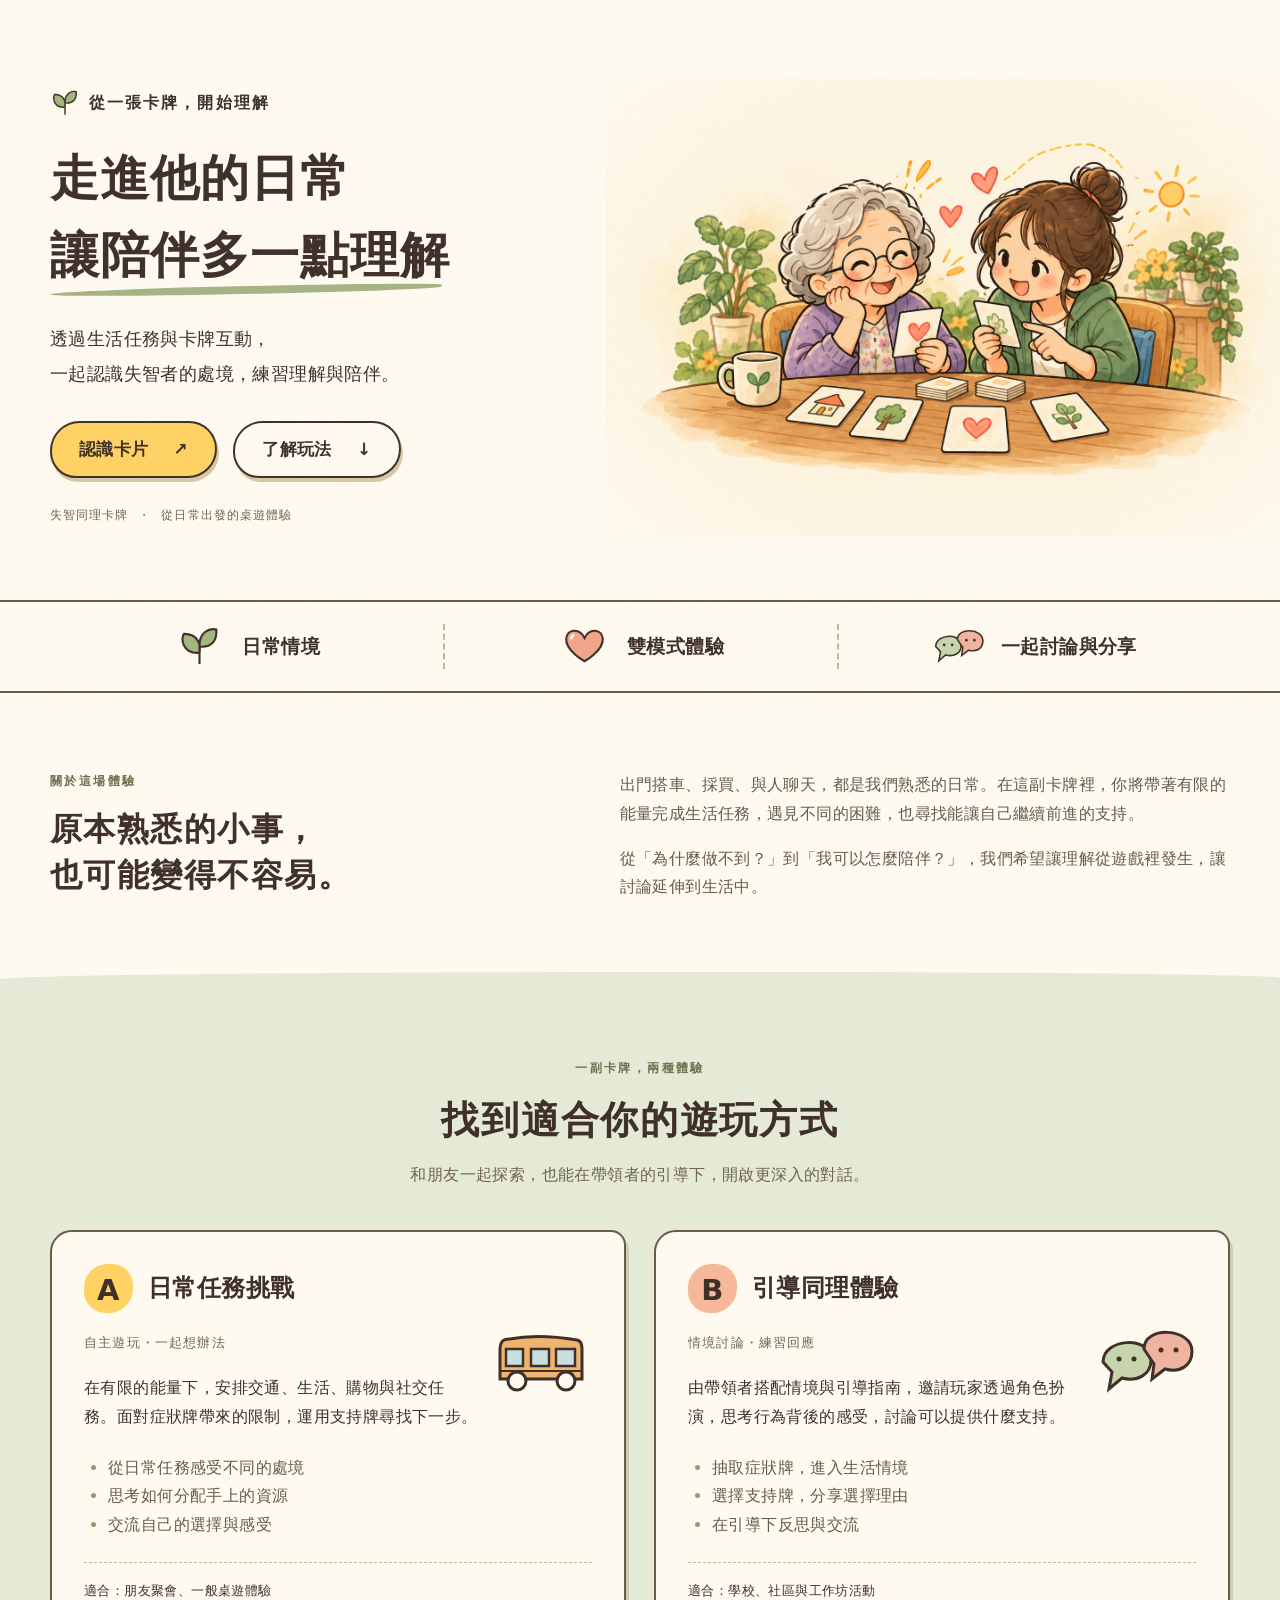
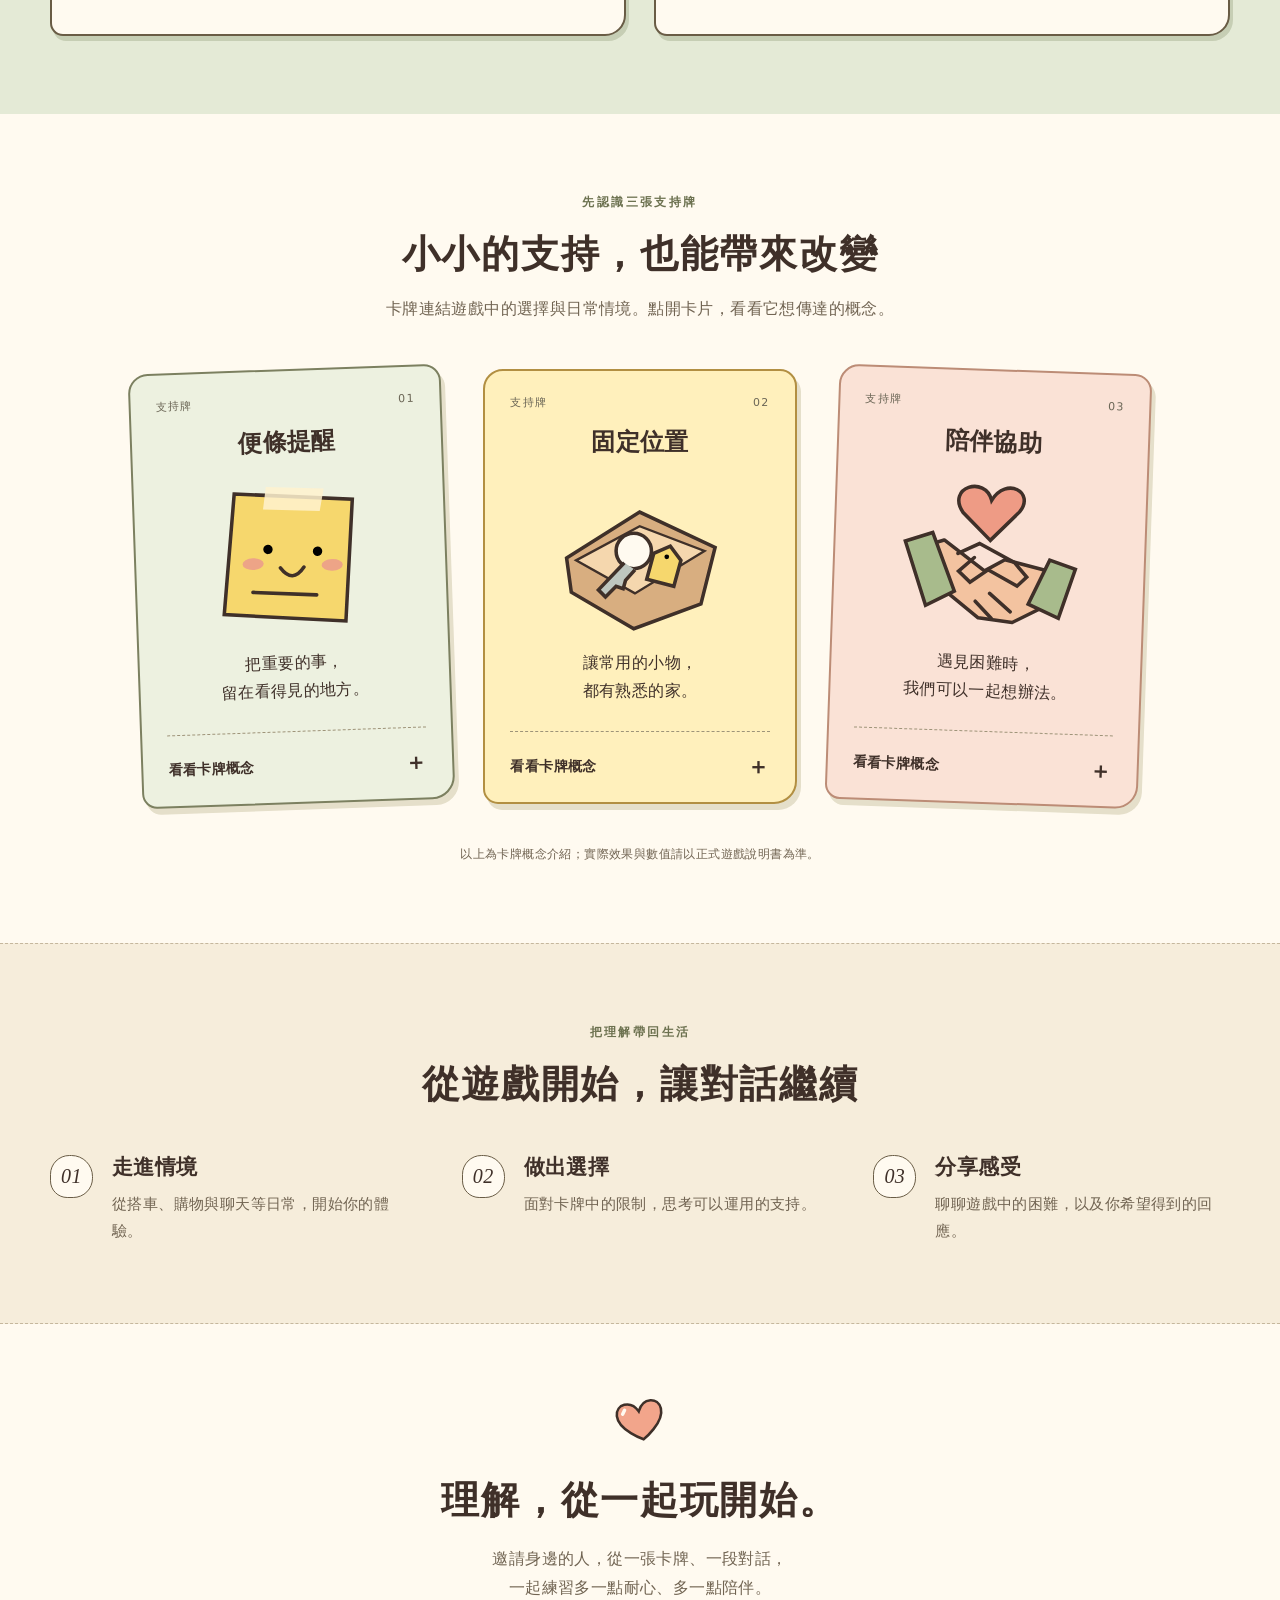
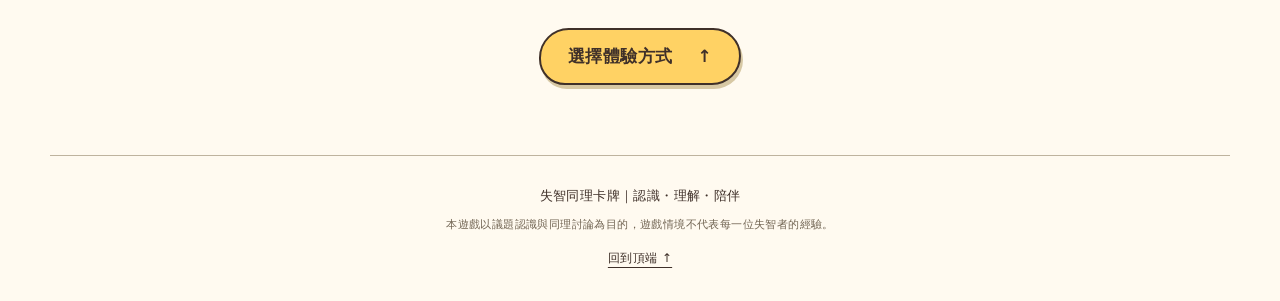
==== index.html @ 4d51fe37 "Add hand-drawn board game homepage" ====
<!doctype html>
<html lang="zh-Hant">
<head>
<meta charset="utf-8"><meta name="viewport" content="width=device-width,initial-scale=1">
<meta name="theme-color" content="#fffaf0">
<title>失智同理卡牌｜走進他的日常，讓陪伴多一點理解</title>
<meta name="description" content="從一張卡牌開始，透過日常任務挑戰與引導同理體驗，認識失智者的處境，練習理解與陪伴。">
<link rel="icon" href="assets/sun.svg" type="image/svg+xml">
<link rel="stylesheet" href="styles.css">
<script src="script.js" defer></script>
</head>
<body>
<a class="skip" href="#main">跳至主要內容</a>
<svg class="svg-library" xmlns="http://www.w3.org/2000/svg" aria-hidden="true"><defs>
<symbol id="sprout" viewBox="0 0 64 64"><path d="M32 57V28M32 41C7 43 5 19 10 14c21 0 24 17 22 27ZM32 32C31 12 46 5 56 8c1 16-7 26-24 24Z" fill="#a5b780" stroke="currentColor" stroke-width="3" stroke-linejoin="round"/></symbol>
<symbol id="heart" viewBox="0 0 64 64"><path d="M32 53S5 38 6 21C7 7 25 5 32 20 40 4 57 8 58 21c1 17-26 32-26 32Z" fill="#f2a58b" stroke="currentColor" stroke-width="3"/><path d="m13 20 3-4" fill="none" stroke="#fffaf0" stroke-width="4" stroke-linecap="round"/></symbol>
<symbol id="bus" viewBox="0 0 100 70"><path d="M12 13Q44 6 85 13q5 1 5 9v30H8V23q0-8 4-10Z" fill="#efb46e" stroke="currentColor" stroke-width="3"/><path d="M14 22h17v17H14Zm25 0h18v17H39Zm25 0h19v17H64Z" fill="#c8e0dd" stroke="currentColor" stroke-width="2.5"/><path d="M9 44h80" stroke="currentColor" stroke-width="2"/><circle cx="25" cy="54" r="9" fill="#fffaf0" stroke="currentColor" stroke-width="3"/><circle cx="74" cy="54" r="9" fill="#fffaf0" stroke="currentColor" stroke-width="3"/></symbol>
<symbol id="chat" viewBox="0 0 100 70"><path d="M7 35C7 11 55 8 55 33c0 15-14 22-29 18L13 62l3-17Z" fill="#c7d5ad" stroke="currentColor" stroke-width="3"/><path d="M48 22C48-2 96 1 96 24c0 15-12 22-27 18L56 52l2-15Z" fill="#efb49f" stroke="currentColor" stroke-width="3"/><g fill="currentColor"><circle cx="23" cy="32" r="2.5"/><circle cx="38" cy="32" r="2.5"/><circle cx="65" cy="23" r="2.5"/><circle cx="80" cy="23" r="2.5"/></g></symbol>
<symbol id="note" viewBox="0 0 160 140"><path d="m34 17 100 8-9 103-103-9Z" fill="#f6d76d" stroke="currentColor" stroke-width="3"/><path d="m61 12 49 3-4 19-48-3Z" fill="#fff3cf" opacity=".85"/><circle cx="61" cy="65" r="4"/><circle cx="103" cy="68" r="4"/><path d="M71 81q10 14 20 0M47 101l54 4" fill="none" stroke="currentColor" stroke-width="3" stroke-linecap="round"/><ellipse cx="48" cy="77" rx="9" ry="5" fill="#eda487"/><ellipse cx="115" cy="80" rx="9" ry="5" fill="#eda487"/></symbol>
<symbol id="keys" viewBox="0 0 160 140"><path d="m18 73 62-39 64 30-12 48-57 21-53-31Z" fill="#d8ae80" stroke="currentColor" stroke-width="3"/><path d="m26 75 54-29 55 21-59 36Z" fill="#f5d7ae" stroke="currentColor" stroke-width="2"/><circle cx="75" cy="67" r="15" fill="#fffaf0" stroke="currentColor" stroke-width="3"/><path d="m67 77-22 23 6 6 9-9 6 2 2-7 8-9" fill="#bec6bf" stroke="currentColor" stroke-width="3"/><path d="m92 69-6 22 23 6 6-22-9-12Z" fill="#f6d76d" stroke="currentColor" stroke-width="3"/><circle cx="103" cy="72" r="2"/></symbol>
<symbol id="care" viewBox="0 0 160 140"><path d="m80 58-24-23c-15-21 18-32 24-11 12-21 37-8 24 9Z" fill="#ee9b85" stroke="currentColor" stroke-width="3"/><path d="m17 67 24-8 35 25 17-10 36 8 11 24-39 21-29-3-34-26Z" fill="#f3c3a0" stroke="currentColor" stroke-width="3" stroke-linejoin="round"/><path d="m53 70 18-9 30 15 11 12-8 8-25-13-15 11-10-9 13-12M81 103l18 15M69 110l14 14" fill="none" stroke="currentColor" stroke-width="3" stroke-linecap="round"/><path d="m8 61 23-8 20 49-24 13Zm123 12 22 7-13 42-26-11Z" fill="#a8bb8c" stroke="currentColor" stroke-width="3"/></symbol>
</defs></svg>
<main id="main">
<section class="hero wrap" aria-labelledby="hero-title">
<div class="hero-copy"><p class="eyebrow"><svg><use href="#sprout"/></svg> 從一張卡牌，開始理解</p><h1 id="hero-title">走進他的日常<br><span>讓陪伴多一點理解</span></h1><p class="intro">透過生活任務與卡牌互動，<br class="desktop-break">一起認識失智者的處境，練習理解與陪伴。</p><div class="actions"><a class="button primary" href="#cards">認識卡片 <span aria-hidden="true">↗</span></a><a class="button" href="#modes">了解玩法 <span aria-hidden="true">↓</span></a></div><p class="hero-note">失智同理卡牌 <span>・</span> 從日常出發的桌遊體驗</p></div>
<figure class="hero-art"><img src="assets/companionship.png" width="1536" height="1024" alt="長輩與年輕人一起坐在桌邊玩卡牌，分享溫暖的陪伴時光" fetchpriority="high"></figure>
</section>
<div class="benefit-strip"><div class="wrap benefits"><span><svg><use href="#sprout"/></svg>日常情境</span><span><svg><use href="#heart"/></svg>雙模式體驗</span><span><svg><use href="#chat"/></svg>一起討論與分享</span></div></div>
<section class="story wrap section" aria-labelledby="story-title"><div><p class="eyebrow small">關於這場體驗</p><h2 id="story-title">原本熟悉的小事，<br>也可能變得不容易。</h2></div><div class="story-text"><p>出門搭車、採買、與人聊天，都是我們熟悉的日常。在這副卡牌裡，你將帶著有限的能量完成生活任務，遇見不同的困難，也尋找能讓自己繼續前進的支持。</p><p>從「為什麼做不到？」到「我可以怎麼陪伴？」，我們希望讓理解從遊戲裡發生，讓討論延伸到生活中。</p></div></section>
<section class="modes section" id="modes" aria-labelledby="modes-title"><div class="wrap"><div class="section-heading"><p class="eyebrow small">一副卡牌，兩種體驗</p><h2 id="modes-title">找到適合你的遊玩方式</h2><p>和朋友一起探索，也能在帶領者的引導下，開啟更深入的對話。</p></div><div class="mode-grid"><article class="mode-card"><div class="mode-title"><span class="badge">A</span><h3>日常任務挑戰</h3></div><svg class="mode-illustration"><use href="#bus"/></svg><p class="mode-tag">自主遊玩・一起想辦法</p><p>在有限的能量下，安排交通、生活、購物與社交任務。面對症狀牌帶來的限制，運用支持牌尋找下一步。</p><ul><li>從日常任務感受不同的處境</li><li>思考如何分配手上的資源</li><li>交流自己的選擇與感受</li></ul><p class="for-who">適合：朋友聚會、一般桌遊體驗</p></article><article class="mode-card"><div class="mode-title"><span class="badge peach">B</span><h3>引導同理體驗</h3></div><svg class="mode-illustration"><use href="#chat"/></svg><p class="mode-tag">情境討論・練習回應</p><p>由帶領者搭配情境與引導指南，邀請玩家透過角色扮演，思考行為背後的感受，討論可以提供什麼支持。</p><ul><li>抽取症狀牌，進入生活情境</li><li>選擇支持牌，分享選擇理由</li><li>在引導下反思與交流</li></ul><p class="for-who">適合：學校、社區與工作坊活動</p></article></div></div></section>
<section id="cards" class="cards-section wrap section" aria-labelledby="cards-title"><div class="section-heading"><p class="eyebrow small">先認識三張支持牌</p><h2 id="cards-title">小小的支持，也能帶來改變</h2><p>卡牌連結遊戲中的選擇與日常情境。點開卡片，看看它想傳達的概念。</p></div><div class="card-grid">
<article class="support-card sage"><div class="card-top"><span>支持牌</span><span>01</span></div><h3>便條提醒</h3><svg class="card-art" aria-hidden="true"><use href="#note"/></svg><p>把重要的事，<br>留在看得見的地方。</p><details><summary>看看卡牌概念 <span aria-hidden="true">＋</span></summary><div class="card-detail">這張牌以「把資訊寫下來」為概念，讓玩家思考：當記憶變得吃力時，身邊可以增加哪些提示？<strong>一起想想</strong>如果今天要出門，你會在便條上寫下什麼？</div></details></article>
<article class="support-card yellow"><div class="card-top"><span>支持牌</span><span>02</span></div><h3>固定位置</h3><svg class="card-art" aria-hidden="true"><use href="#keys"/></svg><p>讓常用的小物，<br>都有熟悉的家。</p><details><summary>看看卡牌概念 <span aria-hidden="true">＋</span></summary><div class="card-detail">這張牌以「物品固定收納」為概念，讓玩家思考：鑰匙、錢包等常用物品，可以如何安排在生活空間中？<strong>一起想想</strong>你會把出門需要的東西，放在什麼地方？</div></details></article>
<article class="support-card pink"><div class="card-top"><span>支持牌</span><span>03</span></div><h3>陪伴協助</h3><svg class="card-art" aria-hidden="true"><use href="#care"/></svg><p>遇見困難時，<br>我們可以一起想辦法。</p><details><summary>看看卡牌概念 <span aria-hidden="true">＋</span></summary><div class="card-detail">這張牌以「熟悉的人陪伴與協助」為概念，邀請玩家思考如何一起面對困難，而不只要求對方獨自完成。<strong>一起想想</strong>比起催促，你想用哪一句話開始陪伴？</div></details></article>
</div><p class="section-note">以上為卡牌概念介紹；實際效果與數值請以正式遊戲說明書為準。</p></section>
<section class="journey section" aria-labelledby="journey-title"><div class="wrap"><div class="section-heading"><p class="eyebrow small">把理解帶回生活</p><h2 id="journey-title">從遊戲開始，讓對話繼續</h2></div><ol class="steps"><li><span class="step-number">01</span><h3>走進情境</h3><p>從搭車、購物與聊天等日常，開始你的體驗。</p></li><li><span class="step-number">02</span><h3>做出選擇</h3><p>面對卡牌中的限制，思考可以運用的支持。</p></li><li><span class="step-number">03</span><h3>分享感受</h3><p>聊聊遊戲中的困難，以及你希望得到的回應。</p></li></ol></div></section>
<section class="closing wrap section"><svg aria-hidden="true"><use href="#heart"/></svg><h2>理解，從一起玩開始。</h2><p>邀請身邊的人，從一張卡牌、一段對話，<br>一起練習多一點耐心、多一點陪伴。</p><a class="button primary" href="#modes">選擇體驗方式 <span aria-hidden="true">↑</span></a></section>
</main>
<footer class="wrap"><span>失智同理卡牌｜認識・理解・陪伴</span><p>本遊戲以議題認識與同理討論為目的，遊戲情境不代表每一位失智者的經驗。</p><a href="#main">回到頂端 ↑</a></footer>
</body></html>
---- styles.css ----
:root{--paper:#fffaf0;--ink:#3f3029;--muted:#716452;--sage:#e4ead6;--yellow:#ffd264;--line:#695c45;--peach:#f6b79a}*{box-sizing:border-box}html{scroll-behavior:smooth;scroll-padding-top:24px}body{margin:0;background:var(--paper);color:var(--ink);font-family:"Microsoft JhengHei","PingFang TC",system-ui,sans-serif;line-height:1.8;letter-spacing:.025em}body:before{position:fixed;inset:0;content:"";background-image:url("data:image/svg+xml,%3Csvg viewBox='0 0 180 180' xmlns='http://www.w3.org/2000/svg'%3E%3Cfilter id='n'%3E%3CfeTurbulence type='fractalNoise' baseFrequency='.65' numOctaves='3' stitchTiles='stitch'/%3E%3C/filter%3E%3Cpath fill='%239b8a65' opacity='.16' filter='url(%23n)' d='M0 0h180v180H0z'/%3E%3C/svg%3E");opacity:.13;pointer-events:none;z-index:10}.wrap{width:min(1180px,calc(100% - 88px));margin-inline:auto}.svg-library{position:absolute;width:0;height:0;overflow:hidden}a{color:inherit;text-underline-offset:5px}a:focus-visible,summary:focus-visible{outline:3px solid #795717;outline-offset:7px}h1,h2,h3,p,figure{margin:0}h1,h2,h3{font-weight:900;line-height:1.45}h2{font-size:clamp(27px,3vw,38px);letter-spacing:.045em}h3{font-size:24px}p{font-size:16px}svg{color:var(--ink)}.skip{position:fixed;top:-100px;left:16px;background:var(--yellow);padding:10px 20px;z-index:30}.skip:focus{top:10px}.hero{display:grid;grid-template-columns:1fr 1.05fr;align-items:center;min-height:600px;padding-block:75px 60px;position:relative;gap:10px}.hero-copy{position:relative;z-index:1}.eyebrow{display:flex;align-items:center;gap:9px;font-weight:700;letter-spacing:.13em;font-size:16px;margin-bottom:22px}.eyebrow svg{width:30px;height:30px}.hero h1{font-size:clamp(34px,3.8vw,52px);line-height:1.58;letter-spacing:.02em;white-space:nowrap}.hero h1 span{position:relative;display:inline-block}.hero h1 span:after{content:"";position:absolute;bottom:0;left:0;width:98%;height:8px;background:#a5b486;border-radius:70% 30% 60% 40%;transform:rotate(-1deg);z-index:-1}.intro{margin-top:27px;font-size:18px;line-height:1.95}.actions{display:flex;gap:16px;flex-wrap:wrap;margin-top:30px}.button{display:inline-flex;gap:25px;align-items:center;justify-content:center;border:2px solid var(--ink);border-radius:48px 45px 47px 42px;padding:11px 27px;text-decoration:none;font-weight:800;font-size:17px;background:var(--paper);box-shadow:2px 4px 0 #d7c8a4;transition:transform .18s,box-shadow .18s;min-height:50px}.button:hover{transform:translateY(-3px);box-shadow:3px 7px 0 #d7c8a4}.primary{background:var(--yellow)}.hero-note{font-size:12px;color:var(--muted);margin-top:27px;letter-spacing:.09em}.hero-note span{padding:0 5px}.hero-art{margin-right:-35px;position:relative}.hero-art img{display:block;width:100%;height:auto;mix-blend-mode:multiply;transform:scale(1.08)}.benefit-strip{border-block:2px solid var(--line)}.benefits{display:flex;justify-content:space-around;align-items:center;padding-block:22px}.benefits span{display:flex;align-items:center;justify-content:center;gap:16px;width:33.333%;font-size:19px;font-weight:800}.benefits span+span{border-left:2px dashed #c3b59b}.benefits svg{width:53px;height:45px}.section{padding-block:78px}.small{font-size:12px;letter-spacing:.2em;color:#6c714f;margin-bottom:13px}.story{display:grid;grid-template-columns:.9fr 1.1fr;gap:70px}.story h2{font-size:32px}.story-text p+p{margin-top:16px}.story-text p{color:#665b4f}.modes{background:var(--sage);position:relative}.modes:before{position:absolute;content:"";left:0;right:0;top:-8px;height:15px;background:var(--sage);border-radius:50% 40% 0 0}.section-heading{text-align:center;margin-bottom:40px}.section-heading .eyebrow{justify-content:center}.section-heading>p:last-child{margin-top:13px;color:var(--muted)}.mode-grid{display:grid;grid-template-columns:1fr 1fr;gap:28px}.mode-card{position:relative;background:var(--paper);border:2px solid var(--line);border-radius:22px 15px 21px 13px;padding:32px;box-shadow:3px 5px 0 #c6ceb4;overflow:hidden}.mode-title{display:flex;align-items:center;gap:15px}.badge{width:49px;height:49px;border-radius:48% 43% 50% 44%;display:grid;place-items:center;background:var(--yellow);font-size:29px;font-weight:900}.peach{background:var(--peach)}.mode-tag{font-size:13px;color:var(--muted);margin:18px 0 20px;letter-spacing:.09em}.mode-illustration{float:right;width:100px;height:80px;margin-top:9px;margin-left:15px}.mode-card ul{padding-left:24px;margin-block:22px;color:#665b4f}.mode-card li::marker{color:#929c70}.for-who{font-size:13px;border-top:1px dashed #c3b59b;padding-top:16px;clear:both}.card-grid{display:grid;grid-template-columns:repeat(3,1fr);gap:35px;align-items:start;max-width:1010px;margin:45px auto 0}.support-card{border:2px solid #7c8060;border-radius:20px 17px 23px 15px;padding:22px 25px 0;box-shadow:4px 6px 0 #e5dfca;background:#edf1e0;transition:transform .2s}.support-card:nth-child(1){transform:rotate(-2deg)}.support-card:nth-child(3){transform:rotate(2deg)}.support-card:hover{transform:translateY(-5px)}.support-card.yellow{background:#fff0bc;border-color:#b28f42}.support-card.pink{background:#fae2d6;border-color:#bc8c76}.card-top{display:flex;justify-content:space-between;font-size:11px;letter-spacing:.12em;color:#6b6656}.support-card h3{text-align:center;margin-top:12px}.card-art{display:block;width:100%;height:165px;margin:12px auto}.support-card>p{text-align:center;font-size:16px;margin-bottom:25px}.support-card details{border-top:1px dashed #9e9479}.support-card summary{cursor:pointer;display:flex;align-items:center;justify-content:space-between;gap:8px;padding:15px 0;font-weight:700;font-size:14px;list-style:none}.support-card summary::-webkit-details-marker{display:none}.support-card summary span{font-size:22px;transition:transform .2s}.support-card details[open] summary span{transform:rotate(45deg)}.card-detail{font-size:14px;padding:0 0 22px;color:#5b5044}.card-detail strong{display:block;margin-top:14px}.section-note{text-align:center;font-size:12px;color:var(--muted);margin-top:40px}.journey{background:#f6eddb;border-block:1px dashed #c5b79d}.steps{display:grid;grid-template-columns:repeat(3,1fr);gap:55px;padding:0;margin:35px 0 0;list-style:none}.steps li{position:relative;padding-left:62px}.step-number{position:absolute;top:3px;left:0;border:1.5px solid var(--line);border-radius:45% 50% 46% 40%;width:43px;height:43px;display:grid;place-items:center;background:var(--paper);font-family:Georgia,serif;font-style:italic;font-size:20px}.steps h3{font-size:21px;margin-bottom:9px}.steps p{font-size:15px;color:var(--muted)}.closing{text-align:center;padding-block:70px}.closing>svg{width:55px;height:55px;margin-bottom:14px;transform:rotate(-10deg)}.closing p{margin:17px 0 25px;color:var(--muted)}footer{border-top:1px solid #beb39e;text-align:center;padding:28px 0 32px;font-size:13px}footer p{font-size:11px;color:var(--muted);margin-top:8px}footer>a{display:inline-block;margin-top:13px;font-size:12px}
@media(min-width:1500px){.hero{min-height:650px}.hero h1{font-size:54px}}@media(max-width:1050px){.wrap{width:calc(100% - 48px)}.hero h1{font-size:36px}.hero{min-height:500px}.intro{font-size:16px}.hero-art{margin-right:0}.story{gap:35px}.mode-card{padding:25px}.mode-title h3{font-size:22px}.card-grid{gap:23px}.steps{gap:25px}.benefits span{font-size:16px;gap:10px}}@media(max-width:760px){.wrap{width:calc(100% - 40px)}.hero{grid-template-columns:1fr;padding-block:42px 24px;gap:5px;text-align:center}.hero-copy{max-width:550px;margin:auto}.hero .eyebrow{justify-content:center;font-size:14px}.hero h1{font-size:clamp(29px,5.5vw,40px);white-space:normal}.intro{margin-top:22px}.actions{justify-content:center;gap:12px;margin-top:23px}.button{padding:10px 22px;font-size:16px;gap:18px}.hero-note{margin-top:23px}.hero-art{max-width:560px;margin:0 auto}.hero-art img{transform:none}.benefits{padding-block:16px}.benefits span{flex-direction:column;gap:4px;font-size:12px;text-align:center}.benefits svg{width:38px;height:32px}.section{padding-block:52px}.story{grid-template-columns:1fr;gap:22px}.story h2{font-size:28px}.story-text p{font-size:15px}.mode-grid{grid-template-columns:1fr;gap:22px}.section-heading{margin-bottom:28px}.section-heading>p:last-child{font-size:14px}.mode-card{padding:25px}.card-grid{grid-template-columns:1fr;max-width:365px;gap:29px;margin-top:30px}.support-card{padding:22px 28px 0}.support-card:nth-child(1),.support-card:nth-child(3){transform:none}.card-art{height:170px}.steps{grid-template-columns:1fr;gap:30px;max-width:420px;margin-inline:auto}.steps li{padding-left:65px}.closing h2{font-size:27px}.closing p{font-size:15px}.section-note{text-align:left;font-size:12px}.desktop-break{display:none}}@media(prefers-reduced-motion:reduce){html{scroll-behavior:auto}*,*:before,*:after{transition:none!important}}
.hero-art img{mask-image:radial-gradient(ellipse 68% 75% at center,#000 60%,transparent 100%);-webkit-mask-image:radial-gradient(ellipse 68% 75% at center,#000 60%,transparent 100%)}
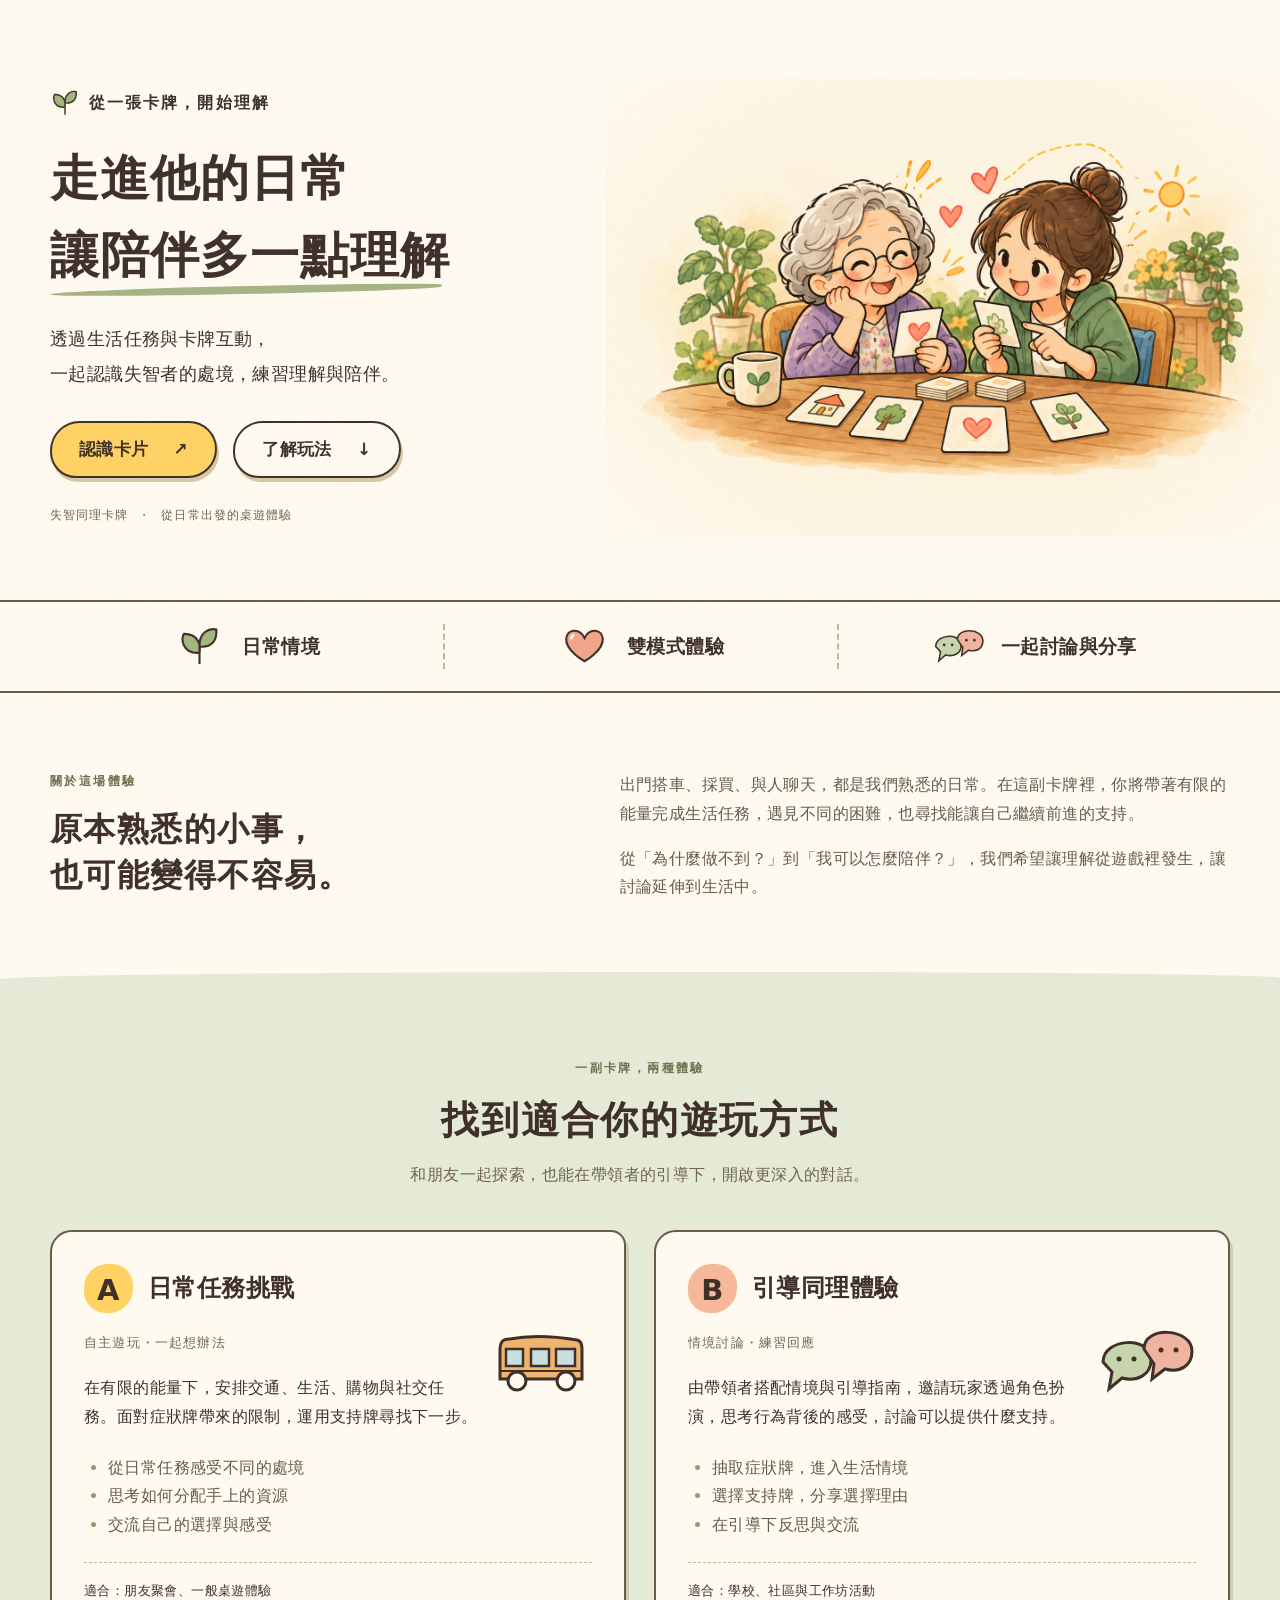
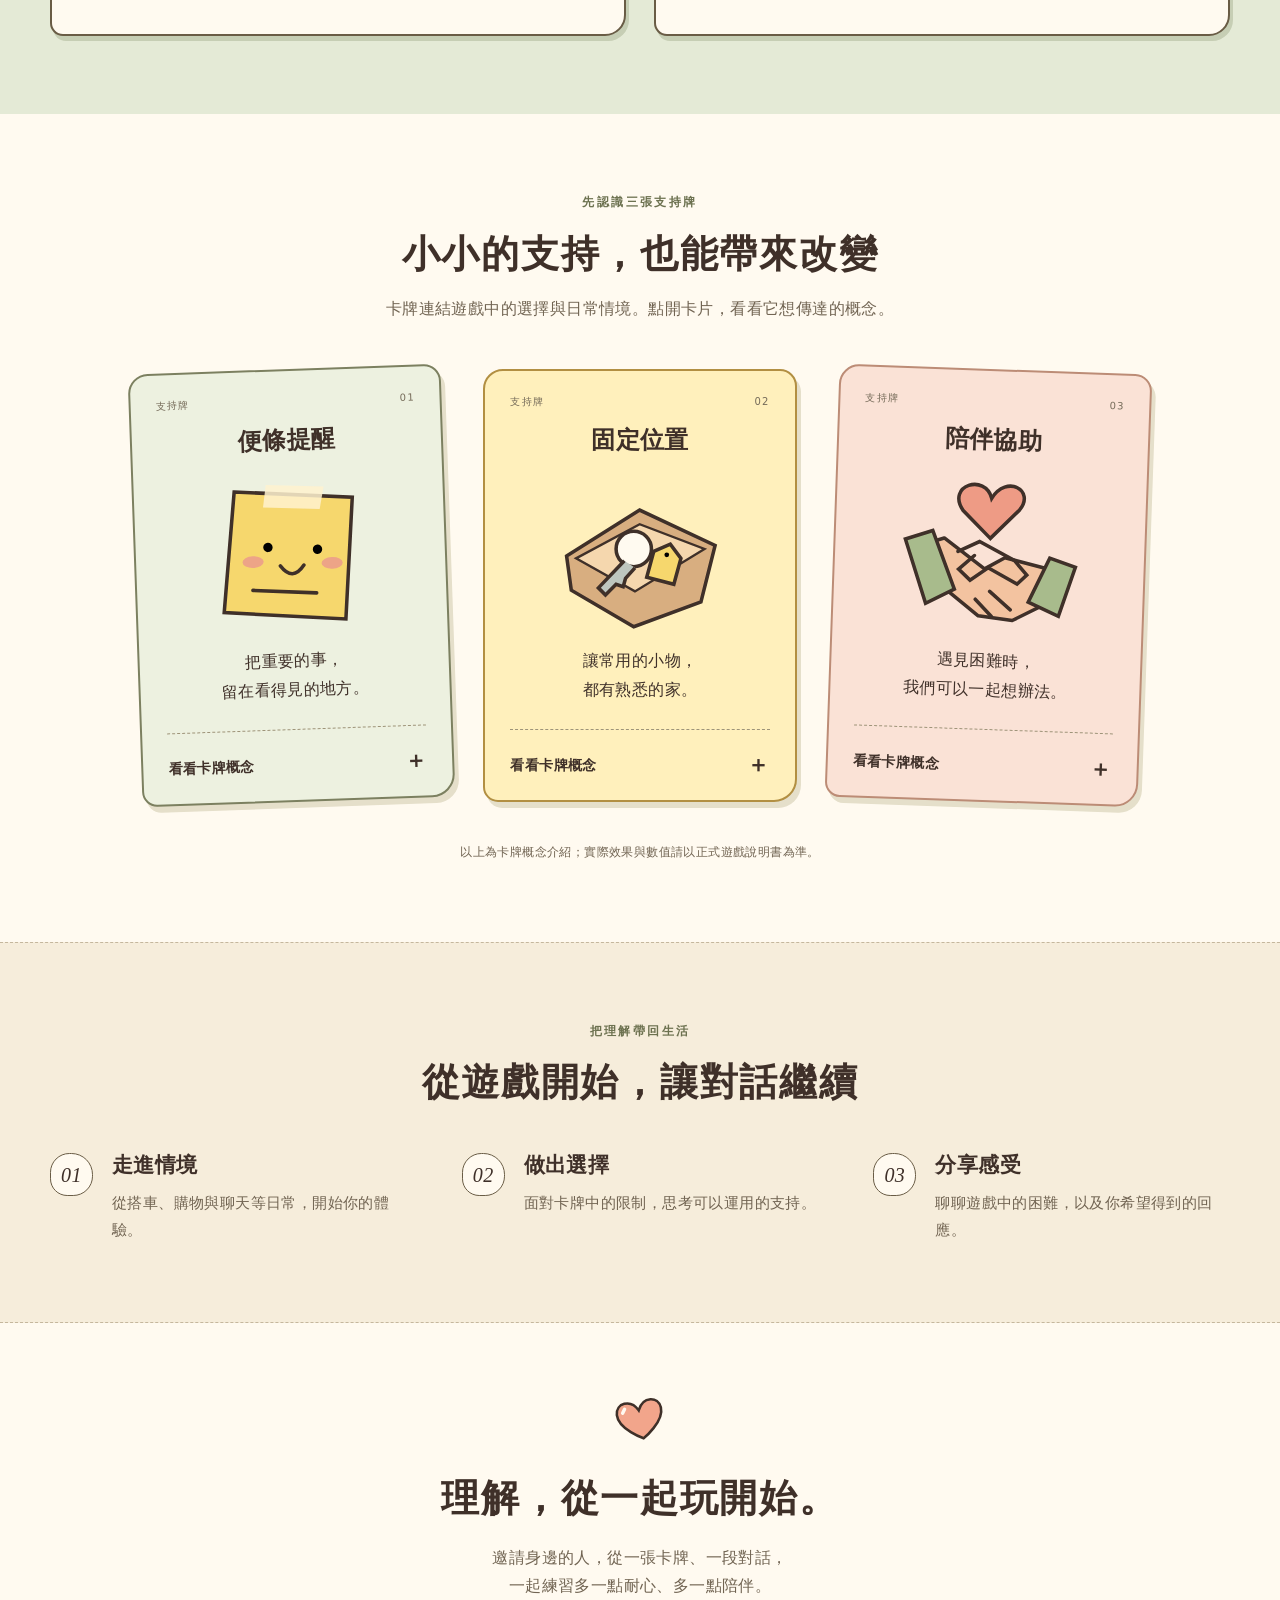
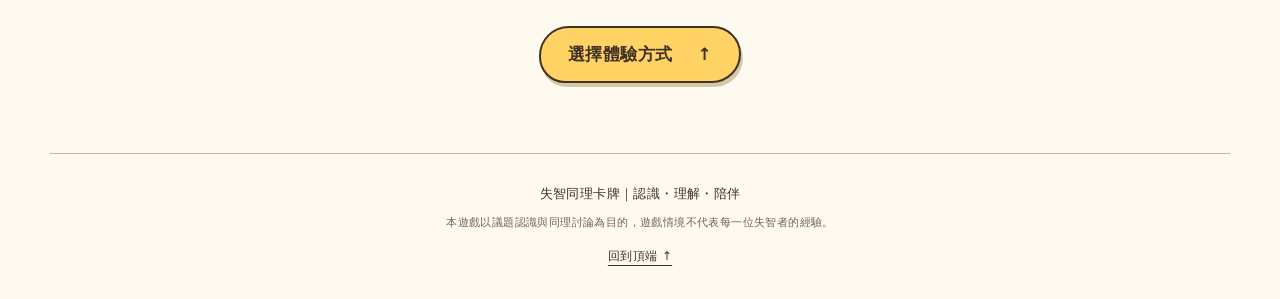
==== commit 0c736c66: "Add interactive card introduction page" ====
--- a/index.html
+++ b/index.html
@@ -22,7 +22,7 @@
 </defs></svg>
 <main id="main">
 <section class="hero wrap" aria-labelledby="hero-title">
-<div class="hero-copy"><p class="eyebrow"><svg><use href="#sprout"/></svg> 從一張卡牌，開始理解</p><h1 id="hero-title">走進他的日常<br><span>讓陪伴多一點理解</span></h1><p class="intro">透過生活任務與卡牌互動，<br class="desktop-break">一起認識失智者的處境，練習理解與陪伴。</p><div class="actions"><a class="button primary" href="#cards">認識卡片 <span aria-hidden="true">↗</span></a><a class="button" href="#modes">了解玩法 <span aria-hidden="true">↓</span></a></div><p class="hero-note">失智同理卡牌 <span>・</span> 從日常出發的桌遊體驗</p></div>
+<div class="hero-copy"><p class="eyebrow"><svg><use href="#sprout"/></svg> 從一張卡牌，開始理解</p><h1 id="hero-title">走進他的日常<br><span>讓陪伴多一點理解</span></h1><p class="intro">透過生活任務與卡牌互動，<br class="desktop-break">一起認識失智者的處境，練習理解與陪伴。</p><div class="actions"><a class="button primary" href="cards.html">認識卡片 <span aria-hidden="true">↗</span></a><a class="button" href="#modes">了解玩法 <span aria-hidden="true">↓</span></a></div><p class="hero-note">失智同理卡牌 <span>・</span> 從日常出發的桌遊體驗</p></div>
 <figure class="hero-art"><img src="assets/companionship.png" width="1536" height="1024" alt="長輩與年輕人一起坐在桌邊玩卡牌，分享溫暖的陪伴時光" fetchpriority="high"></figure>
 </section>
 <div class="benefit-strip"><div class="wrap benefits"><span><svg><use href="#sprout"/></svg>日常情境</span><span><svg><use href="#heart"/></svg>雙模式體驗</span><span><svg><use href="#chat"/></svg>一起討論與分享</span></div></div>
@@ -37,4 +37,4 @@
 <section class="closing wrap section"><svg aria-hidden="true"><use href="#heart"/></svg><h2>理解，從一起玩開始。</h2><p>邀請身邊的人，從一張卡牌、一段對話，<br>一起練習多一點耐心、多一點陪伴。</p><a class="button primary" href="#modes">選擇體驗方式 <span aria-hidden="true">↑</span></a></section>
 </main>
 <footer class="wrap"><span>失智同理卡牌｜認識・理解・陪伴</span><p>本遊戲以議題認識與同理討論為目的，遊戲情境不代表每一位失智者的經驗。</p><a href="#main">回到頂端 ↑</a></footer>
-</body></html>+</body></html>
--- a/styles.css
+++ b/styles.css
@@ -1,3 +1,10 @@
 :root{--paper:#fffaf0;--ink:#3f3029;--muted:#716452;--sage:#e4ead6;--yellow:#ffd264;--line:#695c45;--peach:#f6b79a}*{box-sizing:border-box}html{scroll-behavior:smooth;scroll-padding-top:24px}body{margin:0;background:var(--paper);color:var(--ink);font-family:"Microsoft JhengHei","PingFang TC",system-ui,sans-serif;line-height:1.8;letter-spacing:.025em}body:before{position:fixed;inset:0;content:"";background-image:url("data:image/svg+xml,%3Csvg viewBox='0 0 180 180' xmlns='http://www.w3.org/2000/svg'%3E%3Cfilter id='n'%3E%3CfeTurbulence type='fractalNoise' baseFrequency='.65' numOctaves='3' stitchTiles='stitch'/%3E%3C/filter%3E%3Cpath fill='%239b8a65' opacity='.16' filter='url(%23n)' d='M0 0h180v180H0z'/%3E%3C/svg%3E");opacity:.13;pointer-events:none;z-index:10}.wrap{width:min(1180px,calc(100% - 88px));margin-inline:auto}.svg-library{position:absolute;width:0;height:0;overflow:hidden}a{color:inherit;text-underline-offset:5px}a:focus-visible,summary:focus-visible{outline:3px solid #795717;outline-offset:7px}h1,h2,h3,p,figure{margin:0}h1,h2,h3{font-weight:900;line-height:1.45}h2{font-size:clamp(27px,3vw,38px);letter-spacing:.045em}h3{font-size:24px}p{font-size:16px}svg{color:var(--ink)}.skip{position:fixed;top:-100px;left:16px;background:var(--yellow);padding:10px 20px;z-index:30}.skip:focus{top:10px}.hero{display:grid;grid-template-columns:1fr 1.05fr;align-items:center;min-height:600px;padding-block:75px 60px;position:relative;gap:10px}.hero-copy{position:relative;z-index:1}.eyebrow{display:flex;align-items:center;gap:9px;font-weight:700;letter-spacing:.13em;font-size:16px;margin-bottom:22px}.eyebrow svg{width:30px;height:30px}.hero h1{font-size:clamp(34px,3.8vw,52px);line-height:1.58;letter-spacing:.02em;white-space:nowrap}.hero h1 span{position:relative;display:inline-block}.hero h1 span:after{content:"";position:absolute;bottom:0;left:0;width:98%;height:8px;background:#a5b486;border-radius:70% 30% 60% 40%;transform:rotate(-1deg);z-index:-1}.intro{margin-top:27px;font-size:18px;line-height:1.95}.actions{display:flex;gap:16px;flex-wrap:wrap;margin-top:30px}.button{display:inline-flex;gap:25px;align-items:center;justify-content:center;border:2px solid var(--ink);border-radius:48px 45px 47px 42px;padding:11px 27px;text-decoration:none;font-weight:800;font-size:17px;background:var(--paper);box-shadow:2px 4px 0 #d7c8a4;transition:transform .18s,box-shadow .18s;min-height:50px}.button:hover{transform:translateY(-3px);box-shadow:3px 7px 0 #d7c8a4}.primary{background:var(--yellow)}.hero-note{font-size:12px;color:var(--muted);margin-top:27px;letter-spacing:.09em}.hero-note span{padding:0 5px}.hero-art{margin-right:-35px;position:relative}.hero-art img{display:block;width:100%;height:auto;mix-blend-mode:multiply;transform:scale(1.08)}.benefit-strip{border-block:2px solid var(--line)}.benefits{display:flex;justify-content:space-around;align-items:center;padding-block:22px}.benefits span{display:flex;align-items:center;justify-content:center;gap:16px;width:33.333%;font-size:19px;font-weight:800}.benefits span+span{border-left:2px dashed #c3b59b}.benefits svg{width:53px;height:45px}.section{padding-block:78px}.small{font-size:12px;letter-spacing:.2em;color:#6c714f;margin-bottom:13px}.story{display:grid;grid-template-columns:.9fr 1.1fr;gap:70px}.story h2{font-size:32px}.story-text p+p{margin-top:16px}.story-text p{color:#665b4f}.modes{background:var(--sage);position:relative}.modes:before{position:absolute;content:"";left:0;right:0;top:-8px;height:15px;background:var(--sage);border-radius:50% 40% 0 0}.section-heading{text-align:center;margin-bottom:40px}.section-heading .eyebrow{justify-content:center}.section-heading>p:last-child{margin-top:13px;color:var(--muted)}.mode-grid{display:grid;grid-template-columns:1fr 1fr;gap:28px}.mode-card{position:relative;background:var(--paper);border:2px solid var(--line);border-radius:22px 15px 21px 13px;padding:32px;box-shadow:3px 5px 0 #c6ceb4;overflow:hidden}.mode-title{display:flex;align-items:center;gap:15px}.badge{width:49px;height:49px;border-radius:48% 43% 50% 44%;display:grid;place-items:center;background:var(--yellow);font-size:29px;font-weight:900}.peach{background:var(--peach)}.mode-tag{font-size:13px;color:var(--muted);margin:18px 0 20px;letter-spacing:.09em}.mode-illustration{float:right;width:100px;height:80px;margin-top:9px;margin-left:15px}.mode-card ul{padding-left:24px;margin-block:22px;color:#665b4f}.mode-card li::marker{color:#929c70}.for-who{font-size:13px;border-top:1px dashed #c3b59b;padding-top:16px;clear:both}.card-grid{display:grid;grid-template-columns:repeat(3,1fr);gap:35px;align-items:start;max-width:1010px;margin:45px auto 0}.support-card{border:2px solid #7c8060;border-radius:20px 17px 23px 15px;padding:22px 25px 0;box-shadow:4px 6px 0 #e5dfca;background:#edf1e0;transition:transform .2s}.support-card:nth-child(1){transform:rotate(-2deg)}.support-card:nth-child(3){transform:rotate(2deg)}.support-card:hover{transform:translateY(-5px)}.support-card.yellow{background:#fff0bc;border-color:#b28f42}.support-card.pink{background:#fae2d6;border-color:#bc8c76}.card-top{display:flex;justify-content:space-between;font-size:11px;letter-spacing:.12em;color:#6b6656}.support-card h3{text-align:center;margin-top:12px}.card-art{display:block;width:100%;height:165px;margin:12px auto}.support-card>p{text-align:center;font-size:16px;margin-bottom:25px}.support-card details{border-top:1px dashed #9e9479}.support-card summary{cursor:pointer;display:flex;align-items:center;justify-content:space-between;gap:8px;padding:15px 0;font-weight:700;font-size:14px;list-style:none}.support-card summary::-webkit-details-marker{display:none}.support-card summary span{font-size:22px;transition:transform .2s}.support-card details[open] summary span{transform:rotate(45deg)}.card-detail{font-size:14px;padding:0 0 22px;color:#5b5044}.card-detail strong{display:block;margin-top:14px}.section-note{text-align:center;font-size:12px;color:var(--muted);margin-top:40px}.journey{background:#f6eddb;border-block:1px dashed #c5b79d}.steps{display:grid;grid-template-columns:repeat(3,1fr);gap:55px;padding:0;margin:35px 0 0;list-style:none}.steps li{position:relative;padding-left:62px}.step-number{position:absolute;top:3px;left:0;border:1.5px solid var(--line);border-radius:45% 50% 46% 40%;width:43px;height:43px;display:grid;place-items:center;background:var(--paper);font-family:Georgia,serif;font-style:italic;font-size:20px}.steps h3{font-size:21px;margin-bottom:9px}.steps p{font-size:15px;color:var(--muted)}.closing{text-align:center;padding-block:70px}.closing>svg{width:55px;height:55px;margin-bottom:14px;transform:rotate(-10deg)}.closing p{margin:17px 0 25px;color:var(--muted)}footer{border-top:1px solid #beb39e;text-align:center;padding:28px 0 32px;font-size:13px}footer p{font-size:11px;color:var(--muted);margin-top:8px}footer>a{display:inline-block;margin-top:13px;font-size:12px}
 @media(min-width:1500px){.hero{min-height:650px}.hero h1{font-size:54px}}@media(max-width:1050px){.wrap{width:calc(100% - 48px)}.hero h1{font-size:36px}.hero{min-height:500px}.intro{font-size:16px}.hero-art{margin-right:0}.story{gap:35px}.mode-card{padding:25px}.mode-title h3{font-size:22px}.card-grid{gap:23px}.steps{gap:25px}.benefits span{font-size:16px;gap:10px}}@media(max-width:760px){.wrap{width:calc(100% - 40px)}.hero{grid-template-columns:1fr;padding-block:42px 24px;gap:5px;text-align:center}.hero-copy{max-width:550px;margin:auto}.hero .eyebrow{justify-content:center;font-size:14px}.hero h1{font-size:clamp(29px,5.5vw,40px);white-space:normal}.intro{margin-top:22px}.actions{justify-content:center;gap:12px;margin-top:23px}.button{padding:10px 22px;font-size:16px;gap:18px}.hero-note{margin-top:23px}.hero-art{max-width:560px;margin:0 auto}.hero-art img{transform:none}.benefits{padding-block:16px}.benefits span{flex-direction:column;gap:4px;font-size:12px;text-align:center}.benefits svg{width:38px;height:32px}.section{padding-block:52px}.story{grid-template-columns:1fr;gap:22px}.story h2{font-size:28px}.story-text p{font-size:15px}.mode-grid{grid-template-columns:1fr;gap:22px}.section-heading{margin-bottom:28px}.section-heading>p:last-child{font-size:14px}.mode-card{padding:25px}.card-grid{grid-template-columns:1fr;max-width:365px;gap:29px;margin-top:30px}.support-card{padding:22px 28px 0}.support-card:nth-child(1),.support-card:nth-child(3){transform:none}.card-art{height:170px}.steps{grid-template-columns:1fr;gap:30px;max-width:420px;margin-inline:auto}.steps li{padding-left:65px}.closing h2{font-size:27px}.closing p{font-size:15px}.section-note{text-align:left;font-size:12px}.desktop-break{display:none}}@media(prefers-reduced-motion:reduce){html{scroll-behavior:auto}*,*:before,*:after{transition:none!important}}
 .hero-art img{mask-image:radial-gradient(ellipse 68% 75% at center,#000 60%,transparent 100%);-webkit-mask-image:radial-gradient(ellipse 68% 75% at center,#000 60%,transparent 100%)}
+
+/* Card library page */
+.cards-page{background:#fffaf0}.cards-hero{padding:33px 0 62px;text-align:center}.back-link{display:inline-block;margin-bottom:42px;font-size:14px;font-weight:800;text-decoration:none;border-bottom:1px dashed #9e9479}.cards-hero .eyebrow{justify-content:center;margin-bottom:13px}.tiny-sun{display:grid;place-items:center;width:28px;height:28px;border:1.5px solid #806b42;border-radius:50%;color:#d39449}.cards-hero h1{font-size:clamp(39px,6vw,68px);letter-spacing:.06em}.cards-lede{margin-top:18px;color:var(--muted);font-size:17px;line-height:2}.card-library{padding-bottom:88px}.library-heading{text-align:center}.library-heading h2{font-size:clamp(27px,3vw,39px)}.card-search{max-width:880px;margin:30px auto 0}.search-box{display:flex;align-items:center;gap:11px;padding:7px 13px 7px 20px;border:2px solid var(--line);border-radius:28px 24px 30px 25px;background:#fffdf7;box-shadow:3px 4px 0 #dfd4b9}.search-box>span{font-size:29px;line-height:1;transform:rotate(-14deg);color:#8f805d}.search-box input{width:100%;border:0;outline:0;background:transparent;color:var(--ink);font:inherit;font-size:16px}.search-box input::placeholder{color:#a39886}.search-box button{width:30px;height:30px;border:0;border-radius:50%;background:#eee4cf;color:var(--ink);font-size:23px;line-height:1;cursor:pointer}.filter-row{display:flex;justify-content:center;gap:9px;flex-wrap:wrap;margin-top:19px}.filter-chip{border:1.5px solid #bdb198;border-radius:20px;padding:7px 15px;background:transparent;color:#685d4c;font:inherit;font-size:13px;cursor:pointer;transition:.18s}.filter-chip span{font-size:11px;margin-left:4px;color:#998c72}.filter-chip:hover,.filter-chip.is-active{background:var(--yellow);border-color:var(--line);color:var(--ink);transform:translateY(-2px)}.result-count{text-align:center;color:#887963;font-size:12px;margin-top:17px}.cards-grid{display:grid;grid-template-columns:repeat(4,minmax(0,1fr));gap:28px 21px;margin-top:38px}.deck-card{min-width:0}.card-face{position:relative;display:flex;flex-direction:column;align-items:center;width:100%;min-height:300px;padding:18px 18px 17px;border:2px solid #79805e;border-radius:19px 15px 22px 14px;color:var(--ink);box-shadow:4px 6px 0 #e5dfca;cursor:pointer;text-align:center;transition:transform .2s,box-shadow .2s;overflow:hidden}.deck-card:nth-child(3n) .card-face{transform:rotate(1deg)}.deck-card:nth-child(4n) .card-face{transform:rotate(-1.3deg)}.card-face:hover{transform:translateY(-6px) rotate(0deg);box-shadow:4px 10px 0 #dfd4b9}.card-face:focus-visible{outline:3px solid #755c2f;outline-offset:5px}.card-face:before{content:"";position:absolute;inset:9px;border:1px dashed currentColor;opacity:.18;border-radius:14px;pointer-events:none}.card-face.sage{background:#edf1e0}.card-face.yellow{background:#fff0bc;border-color:#b28f42}.card-face.peach{background:#fae0d1;border-color:#b98470}.card-face.sky{background:#dbeceb;border-color:#7da3a0}.card-face.mint{background:#deeee5;border-color:#779b83}.card-face.lavender{background:#e8e3f0;border-color:#8b819e}.card-face.gold{background:#ffe6a4;border-color:#b99448}.card-face.coral{background:#f8d5c8;border-color:#b67e71}.card-face.pink{background:#f7dfdb;border-color:#b27e79}.symptom-face{background:#e7e0d7;border-color:#8f8376}.card-top{position:relative;z-index:1;display:flex;justify-content:space-between;width:100%;font-size:10px;letter-spacing:.12em;color:#756b59}.card-top i{font-style:normal;font-family:Georgia,serif;font-size:14px}.card-face strong{position:relative;z-index:1;font-size:21px;line-height:1.35}.card-face small{position:relative;z-index:1;min-height:45px;margin-top:8px;color:#6f6254;font-size:12px;line-height:1.65}.card-tag{position:relative;z-index:1;margin-top:auto;border-top:1px dashed currentColor;padding-top:9px;width:100%;font-size:10px;letter-spacing:.08em;color:#82725e}.card-illustration{position:relative;z-index:1;display:grid;place-items:center;width:112px;height:115px;margin:14px auto 9px;border:2px solid currentColor;border-radius:45% 52% 47% 53%;background:rgba(255,255,255,.38);font-size:58px;font-family:"Segoe UI Symbol","Noto Sans Symbols",sans-serif;line-height:1;box-shadow:inset 0 -8px 0 rgba(255,255,255,.18);transform:rotate(-4deg)}.card-illustration:after{content:"";position:absolute;right:16px;top:13px;width:18px;height:8px;background:#fffaf0;border-radius:50%;opacity:.75;transform:rotate(-25deg)}.home-art,.tree-art{transform:rotate(3deg)}.clock-art,.coin-art,.shape-art{transform:rotate(-2deg)}.phone-art,.search-art,.repeat-art{transform:rotate(4deg)}.heart-art{color:#b75d66}.symptom-face .card-illustration{background:#d8d0c5;color:#756b61;border-color:#938477}.card-info{padding:13px 8px 0;text-align:left;color:#6c5e4e}.card-info p{font-size:13px;line-height:1.7}.card-info b{display:block;margin-top:7px;font-size:12px;color:#81704e;font-weight:700;line-height:1.6}.empty-state{margin:60px auto;text-align:center;color:var(--muted)}.cards-howto{background:#e4ead6;border-block:1px dashed #b7c0a1}.howto-inner{display:grid;grid-template-columns:.8fr 1.2fr;gap:80px;align-items:center}.howto-inner>p{font-size:17px;color:#615c4d;line-height:2}.card-modal{position:fixed;z-index:50;inset:0;display:grid;place-items:center;padding:22px}.card-modal[hidden]{display:none}.modal-backdrop{position:absolute;inset:0;background:rgba(51,40,30,.52);backdrop-filter:blur(4px)}.modal-dialog{position:relative;z-index:1;width:min(900px,100%);padding:38px;background:#fffaf0;border:2px solid var(--line);border-radius:26px 20px 29px 18px;box-shadow:9px 12px 0 rgba(56,42,28,.18);animation:modal-in .25s ease both}.modal-close{position:absolute;right:15px;top:11px;width:37px;height:37px;border:1.5px solid var(--line);border-radius:50%;background:transparent;font-size:27px;line-height:1;cursor:pointer}.modal-layout{display:grid;grid-template-columns:1fr 1fr;gap:48px;align-items:center}.modal-stage{display:grid;place-items:center;min-height:440px;perspective:1100px;touch-action:none;user-select:none}.modal-stage .card-face{width:265px;min-height:390px;pointer-events:none;transform:rotateX(var(--rx,0deg)) rotateY(var(--ry,0deg));transition:transform .45s cubic-bezier(.2,.75,.25,1);box-shadow:8px 12px 0 #d9ccb0}.modal-stage .card-face:after{content:"";position:absolute;inset:-20%;background:linear-gradient(115deg,transparent 35%,rgba(255,255,255,.04) 43%,rgba(255,255,255,.82) 49%,rgba(255,255,255,.04) 56%,transparent 65%);transform:translateX(var(--shine-x,0%)) rotate(4deg);mix-blend-mode:screen;opacity:.7;pointer-events:none;transition:transform .1s}.modal-stage.is-dragging .card-face{transition:none}.modal-copy h2{font-size:clamp(28px,4vw,42px);margin-bottom:16px}.modal-copy>p{color:#665b4f}.modal-tip{display:flex;gap:12px;align-items:flex-start;margin-top:24px;padding:16px 18px;background:#f6eddb;border-radius:15px 12px 17px 11px}.modal-tip>span{font-size:24px;color:#cf9a48}.modal-tip p{font-size:14px;color:#625847}.modal-hint{margin-top:18px;color:#9b8b72!important;font-size:12px!important}.modal-open{overflow:hidden}@keyframes modal-in{from{opacity:0;transform:translateY(10px) scale(.98)}to{opacity:1;transform:none}}
+@media(max-width:950px){.cards-grid{grid-template-columns:repeat(3,minmax(0,1fr))}.modal-layout{gap:28px}.modal-dialog{padding:32px}.modal-stage{min-height:400px}}
+@media(max-width:720px){.cards-hero{padding-top:25px;padding-bottom:43px}.back-link{margin-bottom:29px}.cards-lede{font-size:15px}.card-library{padding-bottom:58px}.cards-grid{grid-template-columns:repeat(2,minmax(0,1fr));gap:24px 15px}.card-face{min-height:270px;padding:15px 12px}.card-illustration{width:92px;height:96px;font-size:45px;margin:12px auto 8px}.card-face strong{font-size:17px}.card-face small{font-size:11px;min-height:53px}.card-tag{font-size:9px}.card-info{padding-inline:3px}.card-info p{font-size:12px}.howto-inner{grid-template-columns:1fr;gap:15px}.howto-inner>p{font-size:15px}.modal-dialog{padding:36px 20px 24px;max-height:calc(100vh - 28px);overflow:auto}.modal-layout{grid-template-columns:1fr;gap:3px}.modal-stage{min-height:335px}.modal-stage .card-face{width:210px;min-height:310px}.modal-stage .card-illustration{width:87px;height:89px;font-size:43px}.modal-stage .card-face strong{font-size:17px}.modal-copy{text-align:center}.modal-copy .eyebrow{justify-content:center}.modal-copy h2{font-size:29px}.modal-tip{text-align:left}.modal-hint{margin-bottom:4px}.filter-chip{padding:6px 11px;font-size:12px}}
+@media(max-width:420px){.cards-grid{grid-template-columns:1fr;max-width:310px;margin-inline:auto}.card-face{min-height:298px}.card-illustration{width:110px;height:113px;font-size:54px}.card-face strong{font-size:20px}.card-face small{font-size:12px;min-height:45px}.card-info{padding-inline:8px}.filter-row{gap:6px}}
+@media(prefers-reduced-motion:reduce){.modal-dialog{animation:none}.card-face{transition:none!important}}
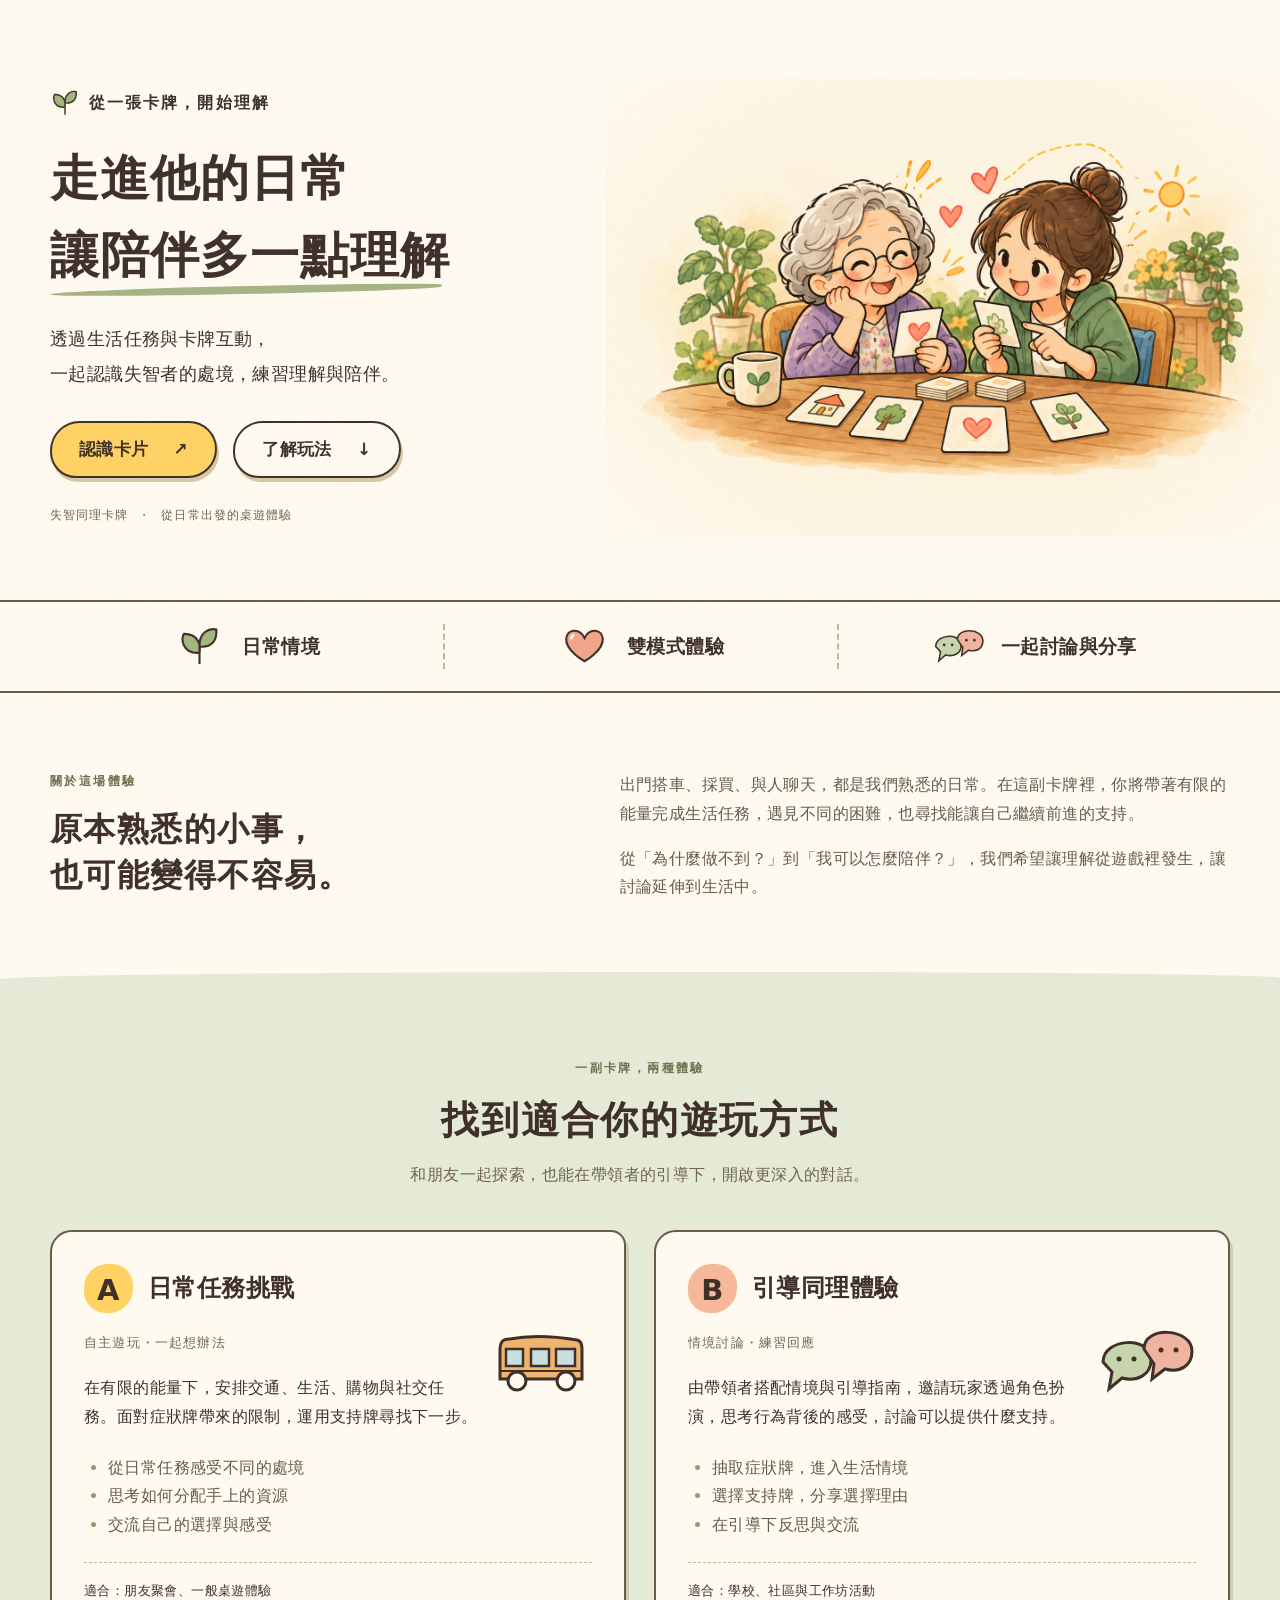
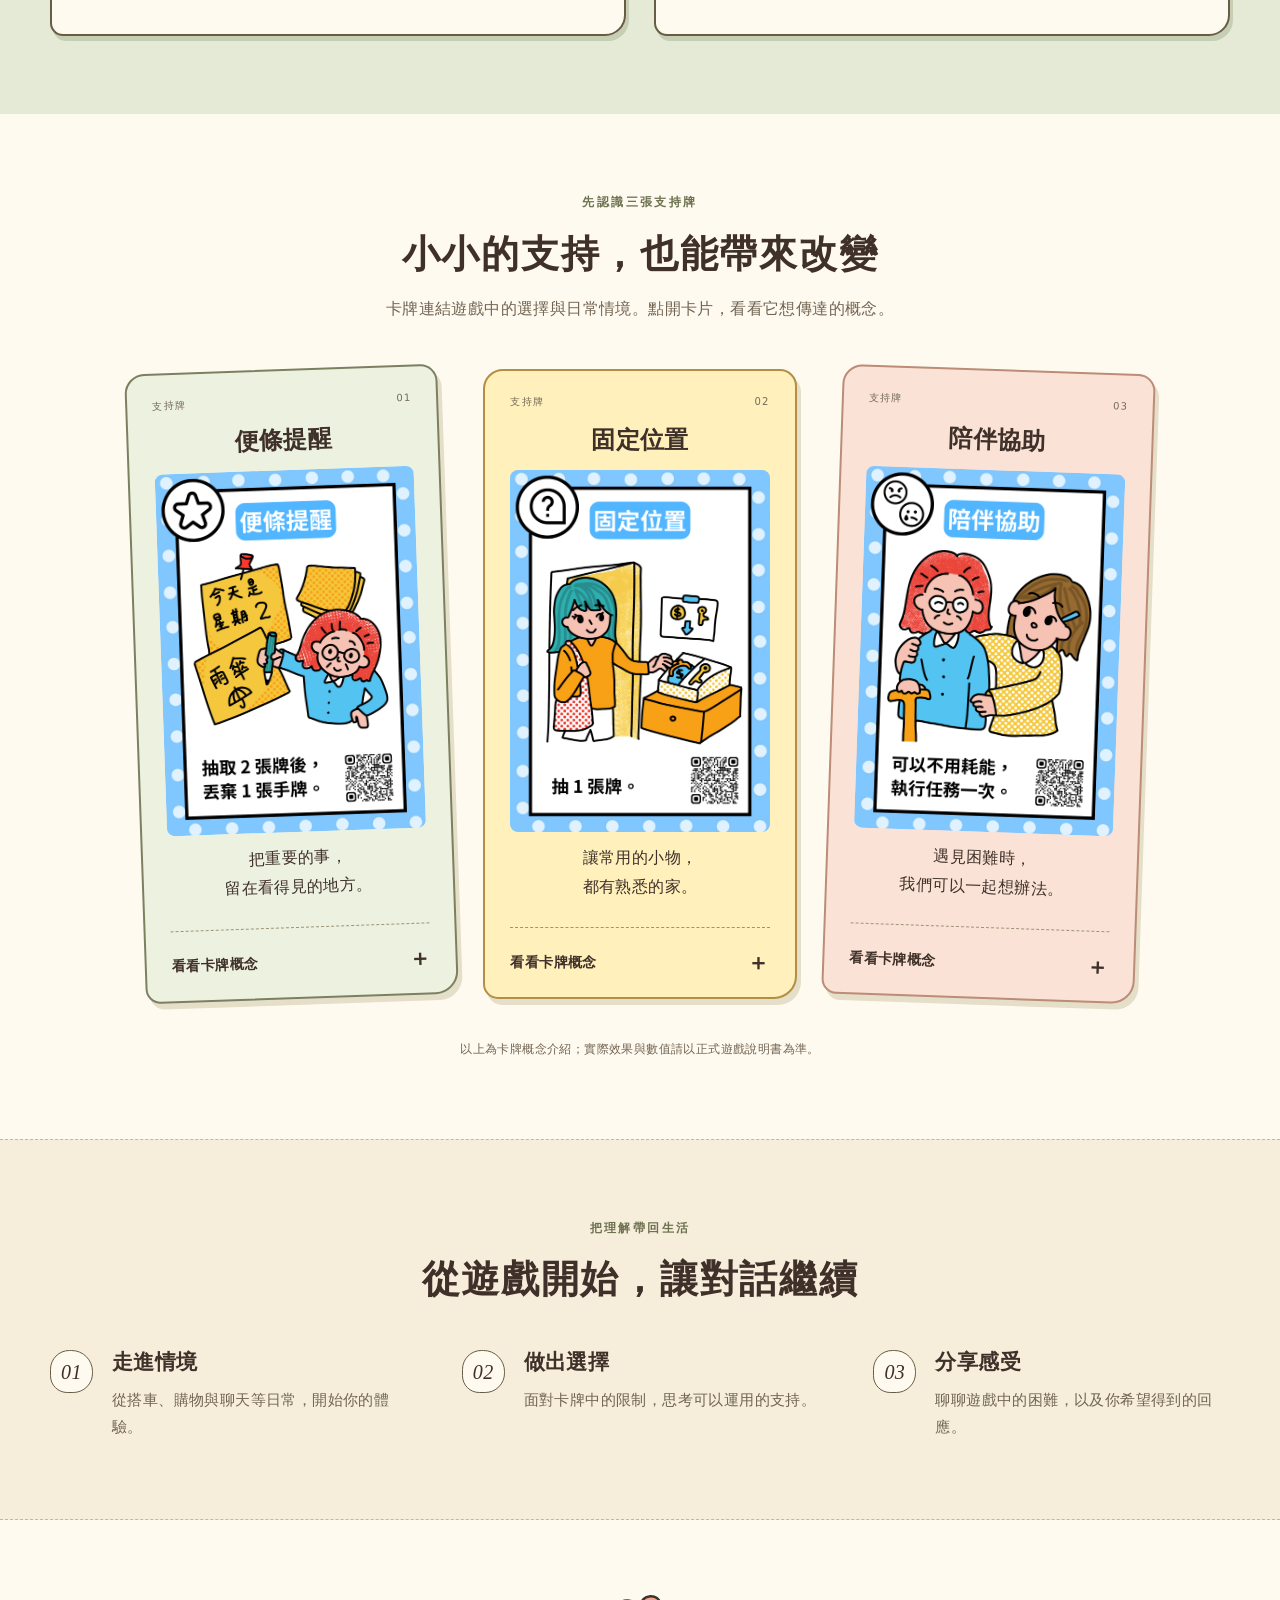
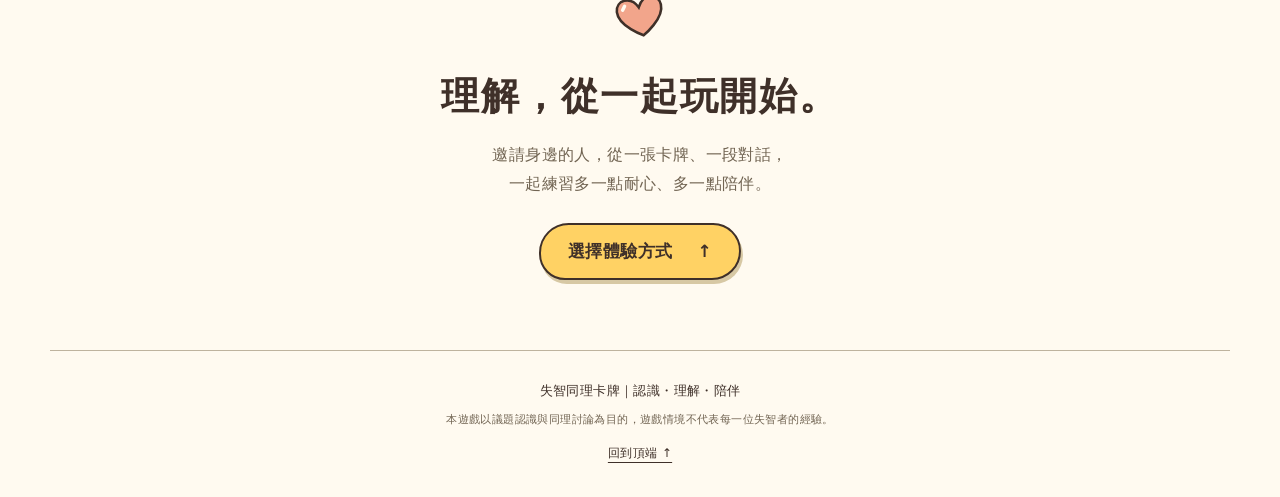
==== commit 2b7efc76: "Use published card artwork on homepage" ====
--- a/index.html
+++ b/index.html
@@ -29,9 +29,9 @@
 <section class="story wrap section" aria-labelledby="story-title"><div><p class="eyebrow small">關於這場體驗</p><h2 id="story-title">原本熟悉的小事，<br>也可能變得不容易。</h2></div><div class="story-text"><p>出門搭車、採買、與人聊天，都是我們熟悉的日常。在這副卡牌裡，你將帶著有限的能量完成生活任務，遇見不同的困難，也尋找能讓自己繼續前進的支持。</p><p>從「為什麼做不到？」到「我可以怎麼陪伴？」，我們希望讓理解從遊戲裡發生，讓討論延伸到生活中。</p></div></section>
 <section class="modes section" id="modes" aria-labelledby="modes-title"><div class="wrap"><div class="section-heading"><p class="eyebrow small">一副卡牌，兩種體驗</p><h2 id="modes-title">找到適合你的遊玩方式</h2><p>和朋友一起探索，也能在帶領者的引導下，開啟更深入的對話。</p></div><div class="mode-grid"><article class="mode-card"><div class="mode-title"><span class="badge">A</span><h3>日常任務挑戰</h3></div><svg class="mode-illustration"><use href="#bus"/></svg><p class="mode-tag">自主遊玩・一起想辦法</p><p>在有限的能量下，安排交通、生活、購物與社交任務。面對症狀牌帶來的限制，運用支持牌尋找下一步。</p><ul><li>從日常任務感受不同的處境</li><li>思考如何分配手上的資源</li><li>交流自己的選擇與感受</li></ul><p class="for-who">適合：朋友聚會、一般桌遊體驗</p></article><article class="mode-card"><div class="mode-title"><span class="badge peach">B</span><h3>引導同理體驗</h3></div><svg class="mode-illustration"><use href="#chat"/></svg><p class="mode-tag">情境討論・練習回應</p><p>由帶領者搭配情境與引導指南，邀請玩家透過角色扮演，思考行為背後的感受，討論可以提供什麼支持。</p><ul><li>抽取症狀牌，進入生活情境</li><li>選擇支持牌，分享選擇理由</li><li>在引導下反思與交流</li></ul><p class="for-who">適合：學校、社區與工作坊活動</p></article></div></div></section>
 <section id="cards" class="cards-section wrap section" aria-labelledby="cards-title"><div class="section-heading"><p class="eyebrow small">先認識三張支持牌</p><h2 id="cards-title">小小的支持，也能帶來改變</h2><p>卡牌連結遊戲中的選擇與日常情境。點開卡片，看看它想傳達的概念。</p></div><div class="card-grid">
-<article class="support-card sage"><div class="card-top"><span>支持牌</span><span>01</span></div><h3>便條提醒</h3><svg class="card-art" aria-hidden="true"><use href="#note"/></svg><p>把重要的事，<br>留在看得見的地方。</p><details><summary>看看卡牌概念 <span aria-hidden="true">＋</span></summary><div class="card-detail">這張牌以「把資訊寫下來」為概念，讓玩家思考：當記憶變得吃力時，身邊可以增加哪些提示？<strong>一起想想</strong>如果今天要出門，你會在便條上寫下什麼？</div></details></article>
-<article class="support-card yellow"><div class="card-top"><span>支持牌</span><span>02</span></div><h3>固定位置</h3><svg class="card-art" aria-hidden="true"><use href="#keys"/></svg><p>讓常用的小物，<br>都有熟悉的家。</p><details><summary>看看卡牌概念 <span aria-hidden="true">＋</span></summary><div class="card-detail">這張牌以「物品固定收納」為概念，讓玩家思考：鑰匙、錢包等常用物品，可以如何安排在生活空間中？<strong>一起想想</strong>你會把出門需要的東西，放在什麼地方？</div></details></article>
-<article class="support-card pink"><div class="card-top"><span>支持牌</span><span>03</span></div><h3>陪伴協助</h3><svg class="card-art" aria-hidden="true"><use href="#care"/></svg><p>遇見困難時，<br>我們可以一起想辦法。</p><details><summary>看看卡牌概念 <span aria-hidden="true">＋</span></summary><div class="card-detail">這張牌以「熟悉的人陪伴與協助」為概念，邀請玩家思考如何一起面對困難，而不只要求對方獨自完成。<strong>一起想想</strong>比起催促，你想用哪一句話開始陪伴？</div></details></article>
+<article class="support-card sage"><div class="card-top"><span>支持牌</span><span>01</span></div><h3>便條提醒</h3><img class="card-art" src="assets/cards/support-01.png" alt="便條提醒正式卡牌" loading="lazy" decoding="async"><p>把重要的事，<br>留在看得見的地方。</p><details><summary>看看卡牌概念 <span aria-hidden="true">＋</span></summary><div class="card-detail">這張牌以「把資訊寫下來」為概念，讓玩家思考：當記憶變得吃力時，身邊可以增加哪些提示？<strong>一起想想</strong>如果今天要出門，你會在便條上寫下什麼？</div></details></article>
+<article class="support-card yellow"><div class="card-top"><span>支持牌</span><span>02</span></div><h3>固定位置</h3><img class="card-art" src="assets/cards/support-02.png" alt="固定位置正式卡牌" loading="lazy" decoding="async"><p>讓常用的小物，<br>都有熟悉的家。</p><details><summary>看看卡牌概念 <span aria-hidden="true">＋</span></summary><div class="card-detail">這張牌以「物品固定收納」為概念，讓玩家思考：鑰匙、錢包等常用物品，可以如何安排在生活空間中？<strong>一起想想</strong>你會把出門需要的東西，放在什麼地方？</div></details></article>
+<article class="support-card pink"><div class="card-top"><span>支持牌</span><span>03</span></div><h3>陪伴協助</h3><img class="card-art" src="assets/cards/support-10.png" alt="陪伴協助正式卡牌" loading="lazy" decoding="async"><p>遇見困難時，<br>我們可以一起想辦法。</p><details><summary>看看卡牌概念 <span aria-hidden="true">＋</span></summary><div class="card-detail">這張牌以「熟悉的人陪伴與協助」為概念，邀請玩家思考如何一起面對困難，而不只要求對方獨自完成。<strong>一起想想</strong>比起催促，你想用哪一句話開始陪伴？</div></details></article>
 </div><p class="section-note">以上為卡牌概念介紹；實際效果與數值請以正式遊戲說明書為準。</p></section>
 <section class="journey section" aria-labelledby="journey-title"><div class="wrap"><div class="section-heading"><p class="eyebrow small">把理解帶回生活</p><h2 id="journey-title">從遊戲開始，讓對話繼續</h2></div><ol class="steps"><li><span class="step-number">01</span><h3>走進情境</h3><p>從搭車、購物與聊天等日常，開始你的體驗。</p></li><li><span class="step-number">02</span><h3>做出選擇</h3><p>面對卡牌中的限制，思考可以運用的支持。</p></li><li><span class="step-number">03</span><h3>分享感受</h3><p>聊聊遊戲中的困難，以及你希望得到的回應。</p></li></ol></div></section>
 <section class="closing wrap section"><svg aria-hidden="true"><use href="#heart"/></svg><h2>理解，從一起玩開始。</h2><p>邀請身邊的人，從一張卡牌、一段對話，<br>一起練習多一點耐心、多一點陪伴。</p><a class="button primary" href="#modes">選擇體驗方式 <span aria-hidden="true">↑</span></a></section>
--- a/styles.css
+++ b/styles.css
@@ -3,8 +3,44 @@
 .hero-art img{mask-image:radial-gradient(ellipse 68% 75% at center,#000 60%,transparent 100%);-webkit-mask-image:radial-gradient(ellipse 68% 75% at center,#000 60%,transparent 100%)}
 
 /* Card library page */
-.cards-page{background:#fffaf0}.cards-hero{padding:33px 0 62px;text-align:center}.back-link{display:inline-block;margin-bottom:42px;font-size:14px;font-weight:800;text-decoration:none;border-bottom:1px dashed #9e9479}.cards-hero .eyebrow{justify-content:center;margin-bottom:13px}.tiny-sun{display:grid;place-items:center;width:28px;height:28px;border:1.5px solid #806b42;border-radius:50%;color:#d39449}.cards-hero h1{font-size:clamp(39px,6vw,68px);letter-spacing:.06em}.cards-lede{margin-top:18px;color:var(--muted);font-size:17px;line-height:2}.card-library{padding-bottom:88px}.library-heading{text-align:center}.library-heading h2{font-size:clamp(27px,3vw,39px)}.card-search{max-width:880px;margin:30px auto 0}.search-box{display:flex;align-items:center;gap:11px;padding:7px 13px 7px 20px;border:2px solid var(--line);border-radius:28px 24px 30px 25px;background:#fffdf7;box-shadow:3px 4px 0 #dfd4b9}.search-box>span{font-size:29px;line-height:1;transform:rotate(-14deg);color:#8f805d}.search-box input{width:100%;border:0;outline:0;background:transparent;color:var(--ink);font:inherit;font-size:16px}.search-box input::placeholder{color:#a39886}.search-box button{width:30px;height:30px;border:0;border-radius:50%;background:#eee4cf;color:var(--ink);font-size:23px;line-height:1;cursor:pointer}.filter-row{display:flex;justify-content:center;gap:9px;flex-wrap:wrap;margin-top:19px}.filter-chip{border:1.5px solid #bdb198;border-radius:20px;padding:7px 15px;background:transparent;color:#685d4c;font:inherit;font-size:13px;cursor:pointer;transition:.18s}.filter-chip span{font-size:11px;margin-left:4px;color:#998c72}.filter-chip:hover,.filter-chip.is-active{background:var(--yellow);border-color:var(--line);color:var(--ink);transform:translateY(-2px)}.result-count{text-align:center;color:#887963;font-size:12px;margin-top:17px}.cards-grid{display:grid;grid-template-columns:repeat(4,minmax(0,1fr));gap:28px 21px;margin-top:38px}.deck-card{min-width:0}.card-face{position:relative;display:flex;flex-direction:column;align-items:center;width:100%;min-height:300px;padding:18px 18px 17px;border:2px solid #79805e;border-radius:19px 15px 22px 14px;color:var(--ink);box-shadow:4px 6px 0 #e5dfca;cursor:pointer;text-align:center;transition:transform .2s,box-shadow .2s;overflow:hidden}.deck-card:nth-child(3n) .card-face{transform:rotate(1deg)}.deck-card:nth-child(4n) .card-face{transform:rotate(-1.3deg)}.card-face:hover{transform:translateY(-6px) rotate(0deg);box-shadow:4px 10px 0 #dfd4b9}.card-face:focus-visible{outline:3px solid #755c2f;outline-offset:5px}.card-face:before{content:"";position:absolute;inset:9px;border:1px dashed currentColor;opacity:.18;border-radius:14px;pointer-events:none}.card-face.sage{background:#edf1e0}.card-face.yellow{background:#fff0bc;border-color:#b28f42}.card-face.peach{background:#fae0d1;border-color:#b98470}.card-face.sky{background:#dbeceb;border-color:#7da3a0}.card-face.mint{background:#deeee5;border-color:#779b83}.card-face.lavender{background:#e8e3f0;border-color:#8b819e}.card-face.gold{background:#ffe6a4;border-color:#b99448}.card-face.coral{background:#f8d5c8;border-color:#b67e71}.card-face.pink{background:#f7dfdb;border-color:#b27e79}.symptom-face{background:#e7e0d7;border-color:#8f8376}.card-top{position:relative;z-index:1;display:flex;justify-content:space-between;width:100%;font-size:10px;letter-spacing:.12em;color:#756b59}.card-top i{font-style:normal;font-family:Georgia,serif;font-size:14px}.card-face strong{position:relative;z-index:1;font-size:21px;line-height:1.35}.card-face small{position:relative;z-index:1;min-height:45px;margin-top:8px;color:#6f6254;font-size:12px;line-height:1.65}.card-tag{position:relative;z-index:1;margin-top:auto;border-top:1px dashed currentColor;padding-top:9px;width:100%;font-size:10px;letter-spacing:.08em;color:#82725e}.card-illustration{position:relative;z-index:1;display:grid;place-items:center;width:112px;height:115px;margin:14px auto 9px;border:2px solid currentColor;border-radius:45% 52% 47% 53%;background:rgba(255,255,255,.38);font-size:58px;font-family:"Segoe UI Symbol","Noto Sans Symbols",sans-serif;line-height:1;box-shadow:inset 0 -8px 0 rgba(255,255,255,.18);transform:rotate(-4deg)}.card-illustration:after{content:"";position:absolute;right:16px;top:13px;width:18px;height:8px;background:#fffaf0;border-radius:50%;opacity:.75;transform:rotate(-25deg)}.home-art,.tree-art{transform:rotate(3deg)}.clock-art,.coin-art,.shape-art{transform:rotate(-2deg)}.phone-art,.search-art,.repeat-art{transform:rotate(4deg)}.heart-art{color:#b75d66}.symptom-face .card-illustration{background:#d8d0c5;color:#756b61;border-color:#938477}.card-info{padding:13px 8px 0;text-align:left;color:#6c5e4e}.card-info p{font-size:13px;line-height:1.7}.card-info b{display:block;margin-top:7px;font-size:12px;color:#81704e;font-weight:700;line-height:1.6}.empty-state{margin:60px auto;text-align:center;color:var(--muted)}.cards-howto{background:#e4ead6;border-block:1px dashed #b7c0a1}.howto-inner{display:grid;grid-template-columns:.8fr 1.2fr;gap:80px;align-items:center}.howto-inner>p{font-size:17px;color:#615c4d;line-height:2}.card-modal{position:fixed;z-index:50;inset:0;display:grid;place-items:center;padding:22px}.card-modal[hidden]{display:none}.modal-backdrop{position:absolute;inset:0;background:rgba(51,40,30,.52);backdrop-filter:blur(4px)}.modal-dialog{position:relative;z-index:1;width:min(900px,100%);padding:38px;background:#fffaf0;border:2px solid var(--line);border-radius:26px 20px 29px 18px;box-shadow:9px 12px 0 rgba(56,42,28,.18);animation:modal-in .25s ease both}.modal-close{position:absolute;right:15px;top:11px;width:37px;height:37px;border:1.5px solid var(--line);border-radius:50%;background:transparent;font-size:27px;line-height:1;cursor:pointer}.modal-layout{display:grid;grid-template-columns:1fr 1fr;gap:48px;align-items:center}.modal-stage{display:grid;place-items:center;min-height:440px;perspective:1100px;touch-action:none;user-select:none}.modal-stage .card-face{width:265px;min-height:390px;pointer-events:none;transform:rotateX(var(--rx,0deg)) rotateY(var(--ry,0deg));transition:transform .45s cubic-bezier(.2,.75,.25,1);box-shadow:8px 12px 0 #d9ccb0}.modal-stage .card-face:after{content:"";position:absolute;inset:-20%;background:linear-gradient(115deg,transparent 35%,rgba(255,255,255,.04) 43%,rgba(255,255,255,.82) 49%,rgba(255,255,255,.04) 56%,transparent 65%);transform:translateX(var(--shine-x,0%)) rotate(4deg);mix-blend-mode:screen;opacity:.7;pointer-events:none;transition:transform .1s}.modal-stage.is-dragging .card-face{transition:none}.modal-copy h2{font-size:clamp(28px,4vw,42px);margin-bottom:16px}.modal-copy>p{color:#665b4f}.modal-tip{display:flex;gap:12px;align-items:flex-start;margin-top:24px;padding:16px 18px;background:#f6eddb;border-radius:15px 12px 17px 11px}.modal-tip>span{font-size:24px;color:#cf9a48}.modal-tip p{font-size:14px;color:#625847}.modal-hint{margin-top:18px;color:#9b8b72!important;font-size:12px!important}.modal-open{overflow:hidden}@keyframes modal-in{from{opacity:0;transform:translateY(10px) scale(.98)}to{opacity:1;transform:none}}
+.cards-page{background:#fffaf0}.cards-hero{padding:33px 0 62px;text-align:center}.cards-hero .eyebrow{justify-content:center;margin-bottom:13px}.tiny-sun{display:grid;place-items:center;width:28px;height:28px;border:1.5px solid #806b42;border-radius:50%;color:#d39449}.cards-hero h1{font-size:clamp(39px,6vw,68px);letter-spacing:.06em}.cards-lede{margin-top:18px;color:var(--muted);font-size:17px;line-height:2}.card-library{padding-bottom:88px}.library-heading{text-align:center}.library-heading h2{font-size:clamp(27px,3vw,39px)}.card-search{max-width:880px;margin:30px auto 0}.search-box{display:flex;align-items:center;gap:11px;padding:7px 13px 7px 20px;border:2px solid var(--line);border-radius:28px 24px 30px 25px;background:#fffdf7;box-shadow:3px 4px 0 #dfd4b9}.search-box>span{font-size:29px;line-height:1;transform:rotate(-14deg);color:#8f805d}.search-box input{width:100%;border:0;outline:0;background:transparent;color:var(--ink);font:inherit;font-size:16px}.search-box input::placeholder{color:#a39886}.search-box button{width:30px;height:30px;border:0;border-radius:50%;background:#eee4cf;color:var(--ink);font-size:23px;line-height:1;cursor:pointer}.filter-row{display:flex;justify-content:center;gap:9px;flex-wrap:wrap;margin-top:19px}.filter-chip{border:1.5px solid #bdb198;border-radius:20px;padding:7px 15px;background:transparent;color:#685d4c;font:inherit;font-size:13px;cursor:pointer;transition:.18s}.filter-chip span{font-size:11px;margin-left:4px;color:#998c72}.filter-chip:hover,.filter-chip.is-active{background:var(--yellow);border-color:var(--line);color:var(--ink);transform:translateY(-2px)}.result-count{text-align:center;color:#887963;font-size:12px;margin-top:17px}.cards-grid{display:grid;grid-template-columns:repeat(4,minmax(0,1fr));gap:28px 21px;margin-top:38px}.deck-card{min-width:0}.card-face{position:relative;display:flex;flex-direction:column;align-items:center;width:100%;min-height:300px;padding:18px 18px 17px;border:2px solid #79805e;border-radius:19px 15px 22px 14px;color:var(--ink);box-shadow:4px 6px 0 #e5dfca;cursor:pointer;text-align:center;transition:transform .2s,box-shadow .2s;overflow:hidden}.deck-card:nth-child(3n) .card-face,.deck-card:nth-child(4n) .card-face{transform:none}.card-face:hover{transform:translateY(-6px);box-shadow:4px 10px 0 #dfd4b9}.card-face:focus-visible{outline:3px solid #755c2f;outline-offset:5px}.card-face:before{content:"";position:absolute;inset:9px;border:1px dashed currentColor;opacity:.18;border-radius:14px;pointer-events:none}.card-face.sage{background:#edf1e0}.card-face.yellow{background:#fff0bc;border-color:#b28f42}.card-face.peach{background:#fae0d1;border-color:#b98470}.card-face.sky{background:#dbeceb;border-color:#7da3a0}.card-face.mint{background:#deeee5;border-color:#779b83}.card-face.lavender{background:#e8e3f0;border-color:#8b819e}.card-face.gold{background:#ffe6a4;border-color:#b99448}.card-face.coral{background:#f8d5c8;border-color:#b67e71}.card-face.pink{background:#f7dfdb;border-color:#b27e79}.symptom-face{background:#e7e0d7;border-color:#8f8376}.card-top{position:relative;z-index:1;display:flex;justify-content:space-between;width:100%;font-size:10px;letter-spacing:.12em;color:#756b59}.card-top i{font-style:normal;font-family:Georgia,serif;font-size:14px}.card-face strong{position:relative;z-index:1;font-size:21px;line-height:1.35}.card-face small{position:relative;z-index:1;min-height:45px;margin-top:8px;color:#6f6254;font-size:12px;line-height:1.65}.card-tag{position:relative;z-index:1;margin-top:auto;border-top:1px dashed currentColor;padding-top:9px;width:100%;font-size:10px;letter-spacing:.08em;color:#82725e}.card-illustration{position:relative;z-index:1;display:grid;place-items:center;width:92px;height:128px;margin:14px auto 9px;border:2px solid currentColor;border-radius:12px 10px 13px 9px;overflow:hidden;background:rgba(255,255,255,.38);font-size:58px;font-family:"Segoe UI Symbol","Noto Sans Symbols",sans-serif;line-height:1;box-shadow:inset 0 -8px 0 rgba(255,255,255,.18);transform:rotate(-4deg)} .card-illustration img{display:block;width:100%;height:100%;object-fit:contain;border-radius:inherit} .card-face .card-illustration{transform:none;transition:none}.card-face:hover .card-illustration{transform:none}.card-face:hover .card-illustration img{transform:none} .cards-grid .card-face{transform:translateY(0);transition:transform .2s ease,box-shadow .2s ease}.cards-grid .card-face:hover{transform:translateY(-6px);box-shadow:4px 10px 0 #dfd4b9} .card-illustration:after{content:"";position:absolute;right:16px;top:13px;width:18px;height:8px;background:#fffaf0;border-radius:50%;opacity:.75;transform:rotate(-25deg)}.home-art,.tree-art{transform:rotate(3deg)}.clock-art,.coin-art,.shape-art{transform:rotate(-2deg)}.phone-art,.search-art,.repeat-art{transform:rotate(4deg)}.heart-art{color:#b75d66}.symptom-face .card-illustration{background:#d8d0c5;color:#756b61;border-color:#938477}.card-info{padding:13px 8px 0;text-align:left;color:#6c5e4e}.card-info p{font-size:13px;line-height:1.7}.card-info b{display:block;margin-top:7px;font-size:12px;color:#81704e;font-weight:700;line-height:1.6}.empty-state{margin:60px auto;text-align:center;color:var(--muted)}.cards-howto{background:#e4ead6;border-block:1px dashed #b7c0a1}.howto-inner{display:grid;grid-template-columns:.8fr 1.2fr;gap:80px;align-items:center}.howto-inner>p{font-size:17px;color:#615c4d;line-height:2}.card-modal{position:fixed;z-index:50;inset:0;display:grid;place-items:center;padding:22px}.card-modal[hidden]{display:none}.modal-backdrop{position:absolute;inset:0;background:rgba(51,40,30,.52);backdrop-filter:blur(4px)}.modal-dialog{position:relative;z-index:1;width:min(900px,100%);padding:38px;background:#fffaf0;border:2px solid var(--line);border-radius:26px 20px 29px 18px;box-shadow:9px 12px 0 rgba(56,42,28,.18);animation:modal-in .25s ease both}.modal-close{position:absolute;right:15px;top:11px;width:37px;height:37px;border:1.5px solid var(--line);border-radius:50%;background:transparent;font-size:27px;line-height:1;cursor:pointer}.modal-layout{display:grid;grid-template-columns:1fr 1fr;gap:48px;align-items:center}.modal-stage{display:grid;place-items:center;min-height:440px;perspective:1100px;touch-action:none;user-select:none}.modal-stage .card-face{width:265px;min-height:370px;padding:0;border:0;border-radius:12px 10px 13px 9px;background:transparent;box-shadow:8px 12px 0 #d9ccb0;pointer-events:none;transform:rotateX(var(--rx,0deg)) rotateY(var(--ry,0deg));transition:transform .45s cubic-bezier(.2,.75,.25,1)}.modal-stage .card-top,.modal-stage .card-face>strong,.modal-stage .card-face>small,.modal-stage .card-face>.card-tag{display:none}.modal-stage .card-illustration{width:265px;height:370px;margin:0;border:2px solid var(--line);border-radius:12px 10px 13px 9px;background:#fffaf0;box-shadow:none;transform:none}.modal-stage .card-face:after{z-index:3;content:"";position:absolute;inset:-20%;background:linear-gradient(115deg,transparent 35%,rgba(255,255,255,.04) 43%,rgba(255,255,255,.82) 49%,rgba(255,255,255,.04) 56%,transparent 65%);transform:translateX(var(--shine-x,0%)) rotate(4deg);mix-blend-mode:screen;opacity:.7;pointer-events:none;transition:transform .1s}.modal-stage.is-dragging .card-face{transition:none}.modal-copy h2{font-size:clamp(28px,4vw,42px);margin-bottom:16px}.modal-copy>p{color:#665b4f}.modal-tip{display:flex;gap:12px;align-items:flex-start;margin-top:24px;padding:16px 18px;background:#f6eddb;border-radius:15px 12px 17px 11px}.modal-tip>span{font-size:24px;color:#cf9a48}.modal-tip p{font-size:14px;color:#625847}.modal-hint{margin-top:18px;color:#9b8b72!important;font-size:12px!important}.modal-open{overflow:hidden}@keyframes modal-in{from{opacity:0;transform:translateY(10px) scale(.98)}to{opacity:1;transform:none}}
 @media(max-width:950px){.cards-grid{grid-template-columns:repeat(3,minmax(0,1fr))}.modal-layout{gap:28px}.modal-dialog{padding:32px}.modal-stage{min-height:400px}}
-@media(max-width:720px){.cards-hero{padding-top:25px;padding-bottom:43px}.back-link{margin-bottom:29px}.cards-lede{font-size:15px}.card-library{padding-bottom:58px}.cards-grid{grid-template-columns:repeat(2,minmax(0,1fr));gap:24px 15px}.card-face{min-height:270px;padding:15px 12px}.card-illustration{width:92px;height:96px;font-size:45px;margin:12px auto 8px}.card-face strong{font-size:17px}.card-face small{font-size:11px;min-height:53px}.card-tag{font-size:9px}.card-info{padding-inline:3px}.card-info p{font-size:12px}.howto-inner{grid-template-columns:1fr;gap:15px}.howto-inner>p{font-size:15px}.modal-dialog{padding:36px 20px 24px;max-height:calc(100vh - 28px);overflow:auto}.modal-layout{grid-template-columns:1fr;gap:3px}.modal-stage{min-height:335px}.modal-stage .card-face{width:210px;min-height:310px}.modal-stage .card-illustration{width:87px;height:89px;font-size:43px}.modal-stage .card-face strong{font-size:17px}.modal-copy{text-align:center}.modal-copy .eyebrow{justify-content:center}.modal-copy h2{font-size:29px}.modal-tip{text-align:left}.modal-hint{margin-bottom:4px}.filter-chip{padding:6px 11px;font-size:12px}}
-@media(max-width:420px){.cards-grid{grid-template-columns:1fr;max-width:310px;margin-inline:auto}.card-face{min-height:298px}.card-illustration{width:110px;height:113px;font-size:54px}.card-face strong{font-size:20px}.card-face small{font-size:12px;min-height:45px}.card-info{padding-inline:8px}.filter-row{gap:6px}}
+@media(max-width:720px){.cards-hero{padding-top:25px;padding-bottom:43px}.cards-lede{font-size:15px}.card-library{padding-bottom:58px}.cards-grid{grid-template-columns:repeat(2,minmax(0,1fr));gap:24px 15px}.card-face{min-height:270px;padding:15px 12px}.card-illustration{width:92px;height:128px;font-size:45px;margin:12px auto 8px}.card-face strong{font-size:17px}.card-face small{font-size:11px;min-height:53px}.card-tag{font-size:9px}.card-info{padding-inline:3px}.card-info p{font-size:12px}.howto-inner{grid-template-columns:1fr;gap:15px}.howto-inner>p{font-size:15px}.modal-dialog{padding:36px 20px 24px;max-height:calc(100vh - 28px);overflow:auto}.modal-layout{grid-template-columns:1fr;gap:3px}.modal-stage{min-height:335px}.modal-stage .card-face{width:210px;min-height:294px}.modal-stage .card-illustration{width:210px;height:294px;font-size:43px}.modal-stage .card-face strong{font-size:17px}.modal-copy{text-align:center}.modal-copy .eyebrow{justify-content:center}.modal-copy h2{font-size:29px}.modal-tip{text-align:left}.modal-hint{margin-bottom:4px}.filter-chip{padding:6px 11px;font-size:12px}}
+@media(max-width:420px){.cards-grid{grid-template-columns:1fr;max-width:310px;margin-inline:auto}.card-face{min-height:298px}.card-illustration{width:110px;height:153px;font-size:54px}.card-face strong{font-size:20px}.card-face small{font-size:12px;min-height:45px}.card-info{padding-inline:8px}.filter-row{gap:6px}}
 @media(prefers-reduced-motion:reduce){.modal-dialog{animation:none}.card-face{transition:none!important}}
+
+
+/* Game introduction page */
+.game-page .game-hero{position:relative;text-align:center;padding-block:52px 58px;overflow:hidden}.game-hero .eyebrow{justify-content:center;margin-bottom:15px}.tiny-sun{display:grid;place-items:center;width:29px;height:29px;border:1.5px solid #806b42;border-radius:50%;color:#d39449}.game-hero h1{font-size:clamp(40px,6vw,68px);letter-spacing:.08em}.game-lede{max-width:620px;margin:19px auto 0;color:var(--muted);font-size:17px}.game-hero-doodle{position:absolute;inset:25px 0 auto;display:flex;justify-content:space-between;color:#dbac62;font-size:27px;pointer-events:none}.game-hero-doodle span:nth-child(2){color:#a5b486;font-size:36px;transform:translateY(30px)}.game-hero-doodle span:nth-child(3){color:#e8a18d;transform:translateY(9px)}.video-section{background:#f6eddb;border-block:1px dashed #c5b79d}.video-placeholder{max-width:900px;margin:0 auto;text-align:center}.video-frame{display:flex;align-items:center;justify-content:center;gap:21px;min-height:330px;border:2px solid var(--line);border-radius:27px 20px 30px 18px;background:#e4ead6;box-shadow:6px 8px 0 #d4c8ac;position:relative;overflow:hidden}.video-frame:before{content:"";position:absolute;inset:15px;border:1px dashed #9da887;border-radius:19px;transform:rotate(-.6deg)}.video-frame>div,.play-mark{position:relative;z-index:1}.play-mark{display:grid;place-items:center;width:76px;height:76px;padding-left:5px;border:2px solid var(--line);border-radius:50%;background:var(--yellow);font-size:30px;box-shadow:3px 4px 0 #cdbb8a}.video-frame strong{display:block;font-size:21px}.video-frame small{display:block;margin-top:6px;color:var(--muted);font-size:13px}.video-note{margin-top:16px;color:#907f64;font-size:12px}.rules-section{background:var(--paper)}.rules-tabs{display:flex;justify-content:center;gap:18px;margin:0 auto 35px}.rule-tab{display:flex;align-items:center;gap:13px;min-width:260px;padding:13px 21px;border:2px solid #b5aa92;border-radius:19px 14px 20px 13px;background:#fffdf7;color:var(--ink);font:inherit;text-align:left;cursor:pointer;box-shadow:3px 4px 0 #e5dfca;transition:transform .18s,background .18s,border-color .18s}.rule-tab:hover,.rule-tab:focus-visible{transform:translateY(-3px);outline:0}.rule-tab.is-active{background:var(--yellow);border-color:var(--line);box-shadow:4px 6px 0 #d4bf85}.rule-tab .badge{flex:0 0 auto;width:43px;height:43px;font-size:24px}.rule-tab strong,.rule-tab small{display:block}.rule-tab strong{font-size:16px}.rule-tab small{margin-top:2px;color:#796d59;font-size:12px}.rule-panel{padding:38px 40px 40px;border:2px solid var(--line);border-radius:25px 19px 27px 17px;background:#fffdf7;box-shadow:5px 7px 0 #e5dfca}.rule-panel[hidden]{display:none}.rule-panel-heading{display:flex;align-items:flex-start;gap:17px;border-bottom:1px dashed #c3b59b;padding-bottom:28px}.rule-panel-heading .badge{flex:0 0 auto;margin-top:7px}.rule-panel-heading .small{margin-bottom:5px}.rule-panel-heading h3{font-size:29px}.rule-panel-heading>div>p:last-child{margin-top:8px;color:var(--muted)}.rule-grid{display:grid;grid-template-columns:repeat(3,1fr);gap:27px;margin-top:32px}.rule-step{position:relative;padding:23px 22px 24px 67px;background:#f6eddb;border-radius:18px 13px 20px 14px;min-height:260px}.rule-step:nth-child(2){background:#e4ead6}.rule-step:nth-child(3){background:#fae2d6}.rule-step .step-number{left:17px;top:20px;width:38px;height:38px;font-size:17px}.rule-step h4{font-size:21px;margin-bottom:11px}.rule-step p,.rule-step li{font-size:14px;line-height:1.8;color:#675d50}.rule-step ol{padding-left:20px;margin:0}.rule-step li+li{margin-top:7px}.rule-note{font-size:12px!important;color:#8e7e66!important;margin-top:14px}.download-link{font-weight:800;color:#7d6333;text-decoration-thickness:2px}.game-next{display:flex;align-items:center;justify-content:space-between;gap:30px}.game-next h2{max-width:590px}.download-placeholder{background:#e4ead6;border-block:1px dashed #b7c0a1}.download-empty{max-width:650px;margin:0 auto;padding:54px 30px;text-align:center;border:2px dashed #a2ae88;border-radius:23px 18px 25px 17px;background:#fffaf0}.download-empty>span{font-size:42px}.download-empty h2{margin-top:8px}.download-empty p{margin:14px auto 24px;color:var(--muted)}
+@media(max-width:760px){.game-page .game-hero{padding-block:35px 43px}.game-lede{font-size:15px}.game-hero-doodle{inset:14px 6px auto}.video-frame{min-height:260px;flex-direction:column;gap:14px;padding:35px 20px}.play-mark{width:65px;height:65px;font-size:25px}.video-frame strong{font-size:18px}.rules-tabs{gap:10px}.rule-tab{min-width:0;flex:1;padding:11px 12px;gap:9px}.rule-tab strong{font-size:14px}.rule-tab small{font-size:11px}.rule-tab .badge{width:37px;height:37px;font-size:21px}.rule-panel{padding:26px 18px 20px}.rule-panel-heading{gap:11px}.rule-panel-heading h3{font-size:24px}.rule-panel-heading>div>p:last-child{font-size:14px}.rule-grid{grid-template-columns:1fr;gap:16px;margin-top:22px}.rule-step{min-height:0;padding:20px 18px 20px 65px}.game-next{display:block;text-align:center}.game-next h2{margin-bottom:22px}.download-empty{padding:40px 20px}}
+@media(max-width:430px){.rules-tabs{display:grid;grid-template-columns:1fr}.rule-tab{width:100%}}
+
+/* Mode A details */
+.rule-position{margin-top:28px;padding:22px 25px;background:#f6eddb;border-radius:18px 13px 20px 14px}.rule-position h4{font-size:22px;margin:0 0 10px}.rule-position p,.rule-position li{font-size:14px;line-height:1.8;color:#675d50}.rule-position p+p{margin-top:12px}.rule-position ul{margin:8px 0 0;padding-left:22px}.rule-position li+li{margin-top:4px}
+.rule-goal{margin-top:22px;padding:22px 25px;background:#e4ead6;border-radius:18px 13px 20px 14px}.rule-goal h4{font-size:22px;margin:0 0 10px}.rule-goal p,.rule-goal li{font-size:14px;line-height:1.8;color:#675d50}.rule-goal ol{margin:8px 0 0;padding-left:24px}.rule-goal li+li{margin-top:4px}.card-type-table{width:100%;border-collapse:separate;border-spacing:0;border:1px solid #c8baa0;border-radius:14px 10px 15px 9px;overflow:hidden;background:#fffaf0;font-size:13px;margin:0 0 14px}.card-type-table th,.card-type-table td{padding:10px 13px;border-bottom:1px dashed #d2c5ac;text-align:left}.card-type-table th{background:#f2e6ce;color:var(--ink);font-size:12px}.card-type-table td{color:#675d50}.card-type-table tr:last-child td{border-bottom:0}.card-function{display:grid;grid-template-columns:1fr 1fr;gap:12px;margin:0 0 20px}.card-function span{padding:12px 15px;border:1px dashed #c3b59b;border-radius:12px 9px 14px 8px;background:#fffaf0;color:#675d50;font-size:13px;line-height:1.7}.card-function b{display:block;color:var(--ink);font-size:12px;margin-bottom:2px}
+.rule-facts{display:grid;grid-template-columns:repeat(3,1fr);gap:10px;margin-top:25px}.rule-facts span{padding:13px 16px;border:1px dashed #c3b59b;border-radius:13px 10px 15px 9px;color:#675d50;font-size:13px;line-height:1.7;background:#fffaf0}.rule-facts b{display:block;color:var(--ink);font-size:12px;margin-bottom:2px}.card-rules{margin-top:42px;padding-top:31px;border-top:1px dashed #c3b59b}.subsection-heading{text-align:center;margin-bottom:23px}.subsection-heading .small{justify-content:center;margin-bottom:5px}.subsection-heading h4{font-size:24px;margin:0}.subsection-heading>p:last-child{max-width:640px;margin:8px auto 0;color:var(--muted);font-size:14px}.card-rule-table-wrap{overflow-x:auto;margin-top:18px}.card-rule-table{width:100%;border-collapse:separate;border-spacing:0;border:1px solid #c8baa0;border-radius:14px 10px 15px 9px;overflow:hidden;background:#fffaf0;font-size:13px}.card-rule-table caption{text-align:left;padding:0 0 9px;color:var(--ink);font-size:16px;font-weight:800}.card-rule-table th,.card-rule-table td{padding:10px 13px;border-bottom:1px dashed #d2c5ac;text-align:left;vertical-align:top}.card-rule-table th{background:#f2e6ce;color:var(--ink);font-size:12px}.card-rule-table th:first-child,.card-rule-table td:first-child{width:25%;font-weight:700;white-space:nowrap}.card-rule-table tr:last-child td{border-bottom:0}.card-rule-table td{color:#675d50;line-height:1.7}
+@media(max-width:760px){.rule-position,.rule-goal{padding:19px 18px}.rule-facts{grid-template-columns:1fr;gap:8px}.card-function{grid-template-columns:1fr;gap:8px}.card-rules{margin-top:30px;padding-top:24px}.card-rule-table{min-width:560px}.subsection-heading{text-align:left}.subsection-heading .small{justify-content:flex-start}}
+
+/* Mode A details */
+.rule-position{margin-top:28px;padding:22px 25px;background:#f6eddb;border-radius:18px 13px 20px 14px}.rule-position h4{font-size:22px;margin:0 0 10px}.rule-position p,.rule-position li{font-size:14px;line-height:1.8;color:#675d50}.rule-position p+p{margin-top:12px}.rule-position ul{margin:8px 0 0;padding-left:22px}.rule-position li+li{margin-top:4px}
+.rule-goal{margin-top:22px;padding:22px 25px;background:#e4ead6;border-radius:18px 13px 20px 14px}.rule-goal h4{font-size:22px;margin:0 0 10px}.rule-goal p,.rule-goal li{font-size:14px;line-height:1.8;color:#675d50}.rule-goal ol{margin:8px 0 0;padding-left:24px}.rule-goal li+li{margin-top:4px}.card-type-table{width:100%;border-collapse:separate;border-spacing:0;border:1px solid #c8baa0;border-radius:14px 10px 15px 9px;overflow:hidden;background:#fffaf0;font-size:13px;margin:0 0 14px}.card-type-table th,.card-type-table td{padding:10px 13px;border-bottom:1px dashed #d2c5ac;text-align:left}.card-type-table th{background:#f2e6ce;color:var(--ink);font-size:12px}.card-type-table td{color:#675d50}.card-type-table tr:last-child td{border-bottom:0}.card-function{display:grid;grid-template-columns:1fr 1fr;gap:12px;margin:0 0 20px}.card-function span{padding:12px 15px;border:1px dashed #c3b59b;border-radius:12px 9px 14px 8px;background:#fffaf0;color:#675d50;font-size:13px;line-height:1.7}.card-function b{display:block;color:var(--ink);font-size:12px;margin-bottom:2px}
+.rule-facts{display:grid;grid-template-columns:repeat(3,1fr);gap:10px;margin-top:25px}.rule-facts span{padding:13px 16px;border:1px dashed #c3b59b;border-radius:13px 10px 15px 9px;color:#675d50;font-size:13px;line-height:1.7;background:#fffaf0}.rule-facts b{display:block;color:var(--ink);font-size:12px;margin-bottom:2px}.card-rules{margin-top:42px;padding-top:31px;border-top:1px dashed #c3b59b}.subsection-heading{text-align:center;margin-bottom:23px}.subsection-heading .small{justify-content:center;margin-bottom:5px}.subsection-heading h4{font-size:24px;margin:0}.subsection-heading>p:last-child{max-width:640px;margin:8px auto 0;color:var(--muted);font-size:14px}.card-rule-table-wrap{overflow-x:auto;margin-top:18px}.card-rule-table{width:100%;border-collapse:separate;border-spacing:0;border:1px solid #c8baa0;border-radius:14px 10px 15px 9px;overflow:hidden;background:#fffaf0;font-size:13px}.card-rule-table caption{text-align:left;padding:0 0 9px;color:var(--ink);font-size:16px;font-weight:800}.card-rule-table th,.card-rule-table td{padding:10px 13px;border-bottom:1px dashed #d2c5ac;text-align:left;vertical-align:top}.card-rule-table th{background:#f2e6ce;color:var(--ink);font-size:12px}.card-rule-table th:first-child,.card-rule-table td:first-child{width:25%;font-weight:700;white-space:nowrap}.card-rule-table tr:last-child td{border-bottom:0}.card-rule-table td{color:#675d50;line-height:1.7}
+@media(max-width:760px){.rule-position,.rule-goal{padding:19px 18px}.rule-facts{grid-template-columns:1fr;gap:8px}.card-function{grid-template-columns:1fr;gap:8px}.card-rules{margin-top:30px;padding-top:24px}.card-rule-table{min-width:560px}.subsection-heading{text-align:left}.subsection-heading .small{justify-content:flex-start}}
+
+/* QR video landing page */
+.video-page .video-hero{padding-block:52px 62px;text-align:center}.video-page .video-hero .eyebrow{justify-content:center;margin-bottom:15px}.video-page .video-hero h1{font-size:clamp(40px,6vw,68px);letter-spacing:.08em}.video-page .video-hero>p:last-child{max-width:650px;margin:19px auto 0;color:var(--muted);font-size:17px}.video-story-section{background:#f6eddb;border-block:1px dashed #c5b79d}.video-story-block{display:grid;grid-template-columns:minmax(0,1.08fr) minmax(300px,.92fr);gap:70px;align-items:center;padding:34px 42px;background:#fffaf0;border:2px solid var(--line);border-radius:27px 20px 30px 18px;box-shadow:6px 8px 0 #d4c8ac}.video-story-media{min-width:0}.qr-video-placeholder{aspect-ratio:16/9;display:flex;flex-direction:column;align-items:center;justify-content:center;gap:7px;border:2px solid var(--line);border-radius:21px 16px 23px 14px;background:#e4ead6;box-shadow:inset 0 0 0 10px rgba(255,250,240,.48);position:relative;overflow:hidden}.qr-video-placeholder:before{content:"";position:absolute;inset:16px;border:1px dashed #9da887;border-radius:14px;transform:rotate(-.6deg)}.qr-video-placeholder>*{position:relative;z-index:1}.video-play-mark{display:grid;place-items:center;width:70px;height:70px;padding-left:5px;border:2px solid var(--line);border-radius:50%;background:var(--yellow);font-size:27px;box-shadow:3px 4px 0 #cdbb8a}.qr-video-placeholder strong{font-size:20px}.qr-video-placeholder small{font-size:12px;color:var(--muted)}.video-story-copy .small{margin-bottom:11px}.video-story-copy h2{font-size:clamp(27px,3.4vw,39px);max-width:430px}.video-story-copy p:not(.eyebrow){margin-top:20px;color:#665b4f;font-size:16px}.video-story-copy p+p{margin-top:13px!important}.video-note-section{background:var(--sage)}.video-note-card{display:grid;grid-template-columns:.8fr 1.2fr;gap:70px;align-items:center}.video-note-card>p{color:#615c4d;font-size:17px;line-height:2}.video-note-card h2{font-size:32px}@media(max-width:850px){.video-story-block{grid-template-columns:1fr;gap:33px;padding:28px}.video-story-copy{text-align:center}.video-story-copy .eyebrow{justify-content:center}.video-story-copy h2{margin-inline:auto}.video-note-card{grid-template-columns:1fr;gap:17px;text-align:center}.video-note-card .eyebrow{justify-content:center}}@media(max-width:600px){.video-page .video-hero{padding-block:35px 43px}.video-page .video-hero>p:last-child{font-size:15px}.video-story-block{padding:20px 17px 25px}.qr-video-placeholder{aspect-ratio:4/3}.video-play-mark{width:60px;height:60px;font-size:23px}.qr-video-placeholder strong{font-size:18px}.video-story-copy h2{font-size:28px}.video-story-copy p:not(.eyebrow){font-size:15px}.video-note-card h2{font-size:28px}.video-note-card>p{font-size:15px}}
+
+.video-story-block+.video-story-block{margin-top:38px}.video-story-block.is-reverse .video-story-media{order:2}.video-story-block.is-reverse .video-story-copy{order:1}
+@media(max-width:850px){.video-story-block.is-reverse .video-story-media,.video-story-block.is-reverse .video-story-copy{order:initial}}
+
+
+
+
+
+
+
+
+
+
+/* Homepage previews use the same full card artwork as the card library. */
+.support-card img.card-art{height:auto;aspect-ratio:1116 / 1559;object-fit:contain;border-radius:8px}
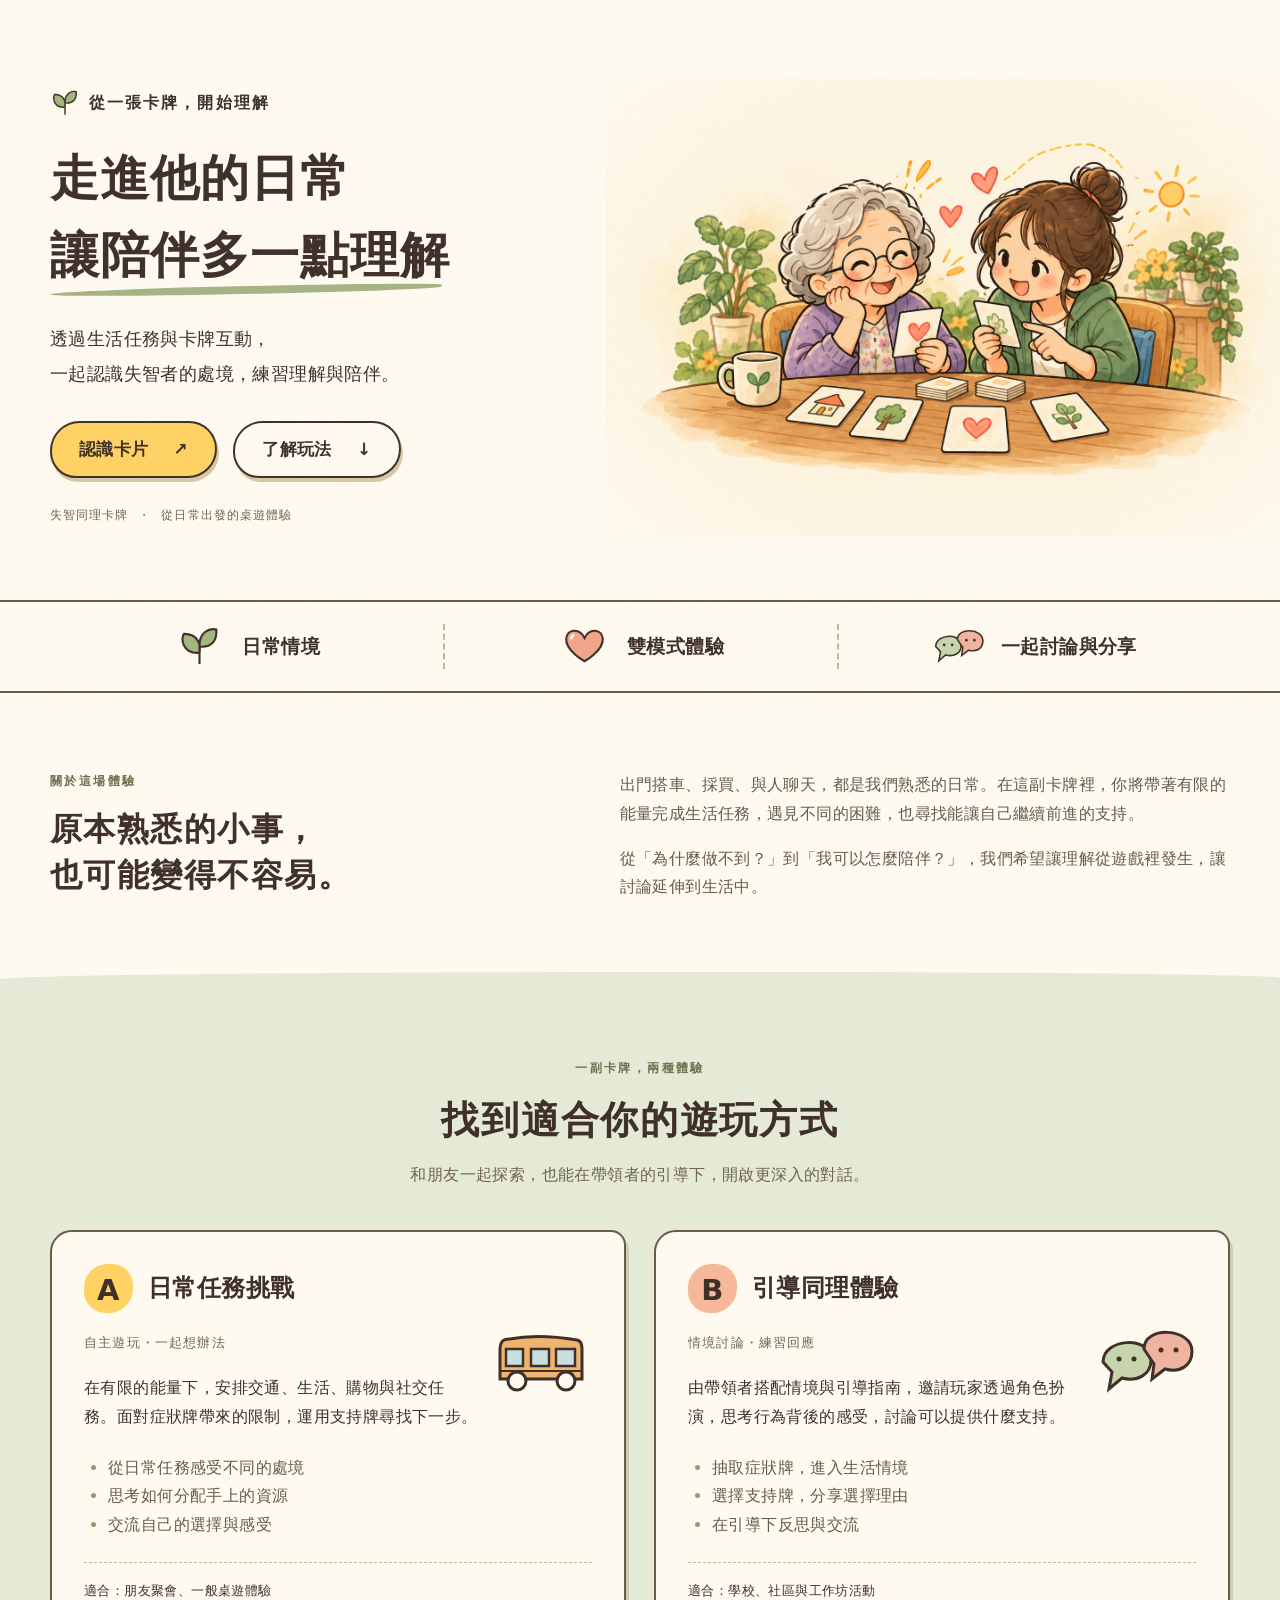
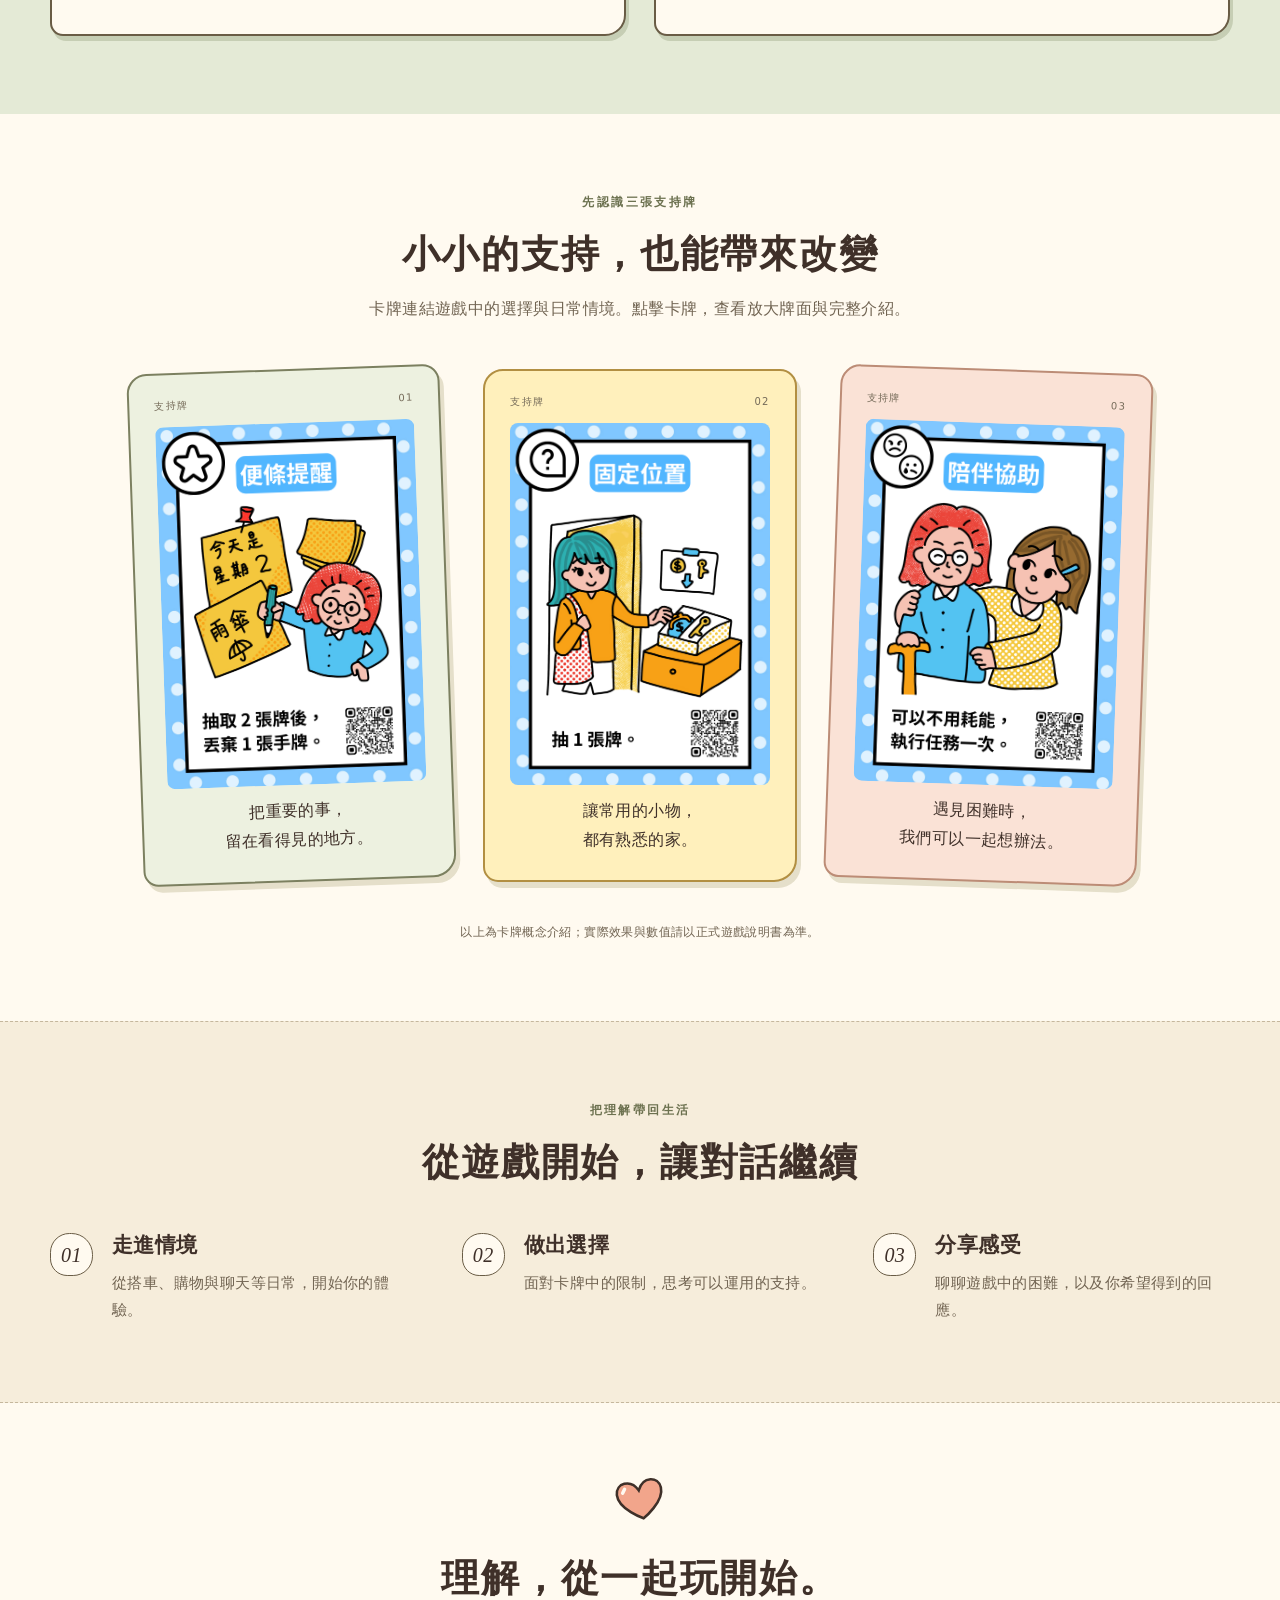
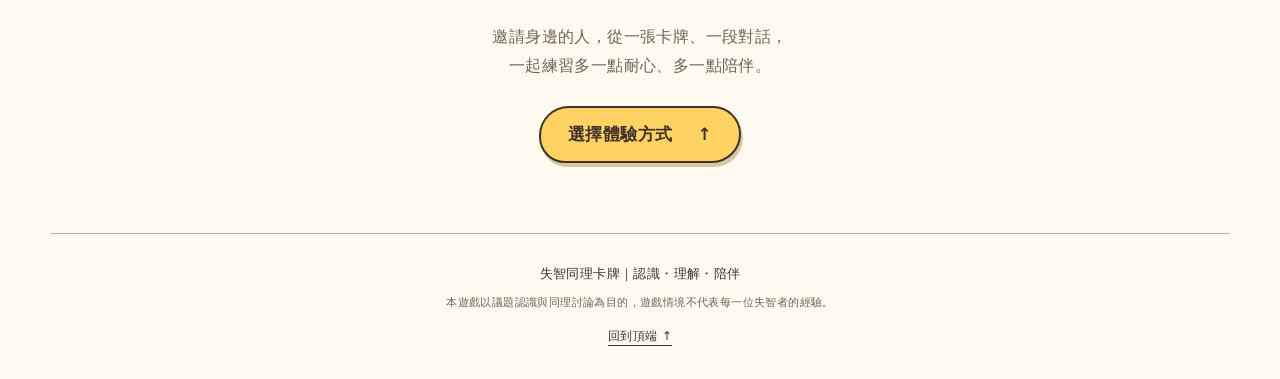
==== commit 3443a38a: "Open homepage cards in shared introduction dialog" ====
--- a/index.html
+++ b/index.html
@@ -8,6 +8,7 @@
 <link rel="icon" href="assets/sun.svg" type="image/svg+xml">
 <link rel="stylesheet" href="styles.css">
 <script src="script.js" defer></script>
+<script src="cards.js" defer></script>
 </head>
 <body>
 <a class="skip" href="#main">跳至主要內容</a>
@@ -28,13 +29,47 @@
 <div class="benefit-strip"><div class="wrap benefits"><span><svg><use href="#sprout"/></svg>日常情境</span><span><svg><use href="#heart"/></svg>雙模式體驗</span><span><svg><use href="#chat"/></svg>一起討論與分享</span></div></div>
 <section class="story wrap section" aria-labelledby="story-title"><div><p class="eyebrow small">關於這場體驗</p><h2 id="story-title">原本熟悉的小事，<br>也可能變得不容易。</h2></div><div class="story-text"><p>出門搭車、採買、與人聊天，都是我們熟悉的日常。在這副卡牌裡，你將帶著有限的能量完成生活任務，遇見不同的困難，也尋找能讓自己繼續前進的支持。</p><p>從「為什麼做不到？」到「我可以怎麼陪伴？」，我們希望讓理解從遊戲裡發生，讓討論延伸到生活中。</p></div></section>
 <section class="modes section" id="modes" aria-labelledby="modes-title"><div class="wrap"><div class="section-heading"><p class="eyebrow small">一副卡牌，兩種體驗</p><h2 id="modes-title">找到適合你的遊玩方式</h2><p>和朋友一起探索，也能在帶領者的引導下，開啟更深入的對話。</p></div><div class="mode-grid"><article class="mode-card"><div class="mode-title"><span class="badge">A</span><h3>日常任務挑戰</h3></div><svg class="mode-illustration"><use href="#bus"/></svg><p class="mode-tag">自主遊玩・一起想辦法</p><p>在有限的能量下，安排交通、生活、購物與社交任務。面對症狀牌帶來的限制，運用支持牌尋找下一步。</p><ul><li>從日常任務感受不同的處境</li><li>思考如何分配手上的資源</li><li>交流自己的選擇與感受</li></ul><p class="for-who">適合：朋友聚會、一般桌遊體驗</p></article><article class="mode-card"><div class="mode-title"><span class="badge peach">B</span><h3>引導同理體驗</h3></div><svg class="mode-illustration"><use href="#chat"/></svg><p class="mode-tag">情境討論・練習回應</p><p>由帶領者搭配情境與引導指南，邀請玩家透過角色扮演，思考行為背後的感受，討論可以提供什麼支持。</p><ul><li>抽取症狀牌，進入生活情境</li><li>選擇支持牌，分享選擇理由</li><li>在引導下反思與交流</li></ul><p class="for-who">適合：學校、社區與工作坊活動</p></article></div></div></section>
-<section id="cards" class="cards-section wrap section" aria-labelledby="cards-title"><div class="section-heading"><p class="eyebrow small">先認識三張支持牌</p><h2 id="cards-title">小小的支持，也能帶來改變</h2><p>卡牌連結遊戲中的選擇與日常情境。點開卡片，看看它想傳達的概念。</p></div><div class="card-grid">
-<article class="support-card sage"><div class="card-top"><span>支持牌</span><span>01</span></div><h3>便條提醒</h3><img class="card-art" src="assets/cards/support-01.png" alt="便條提醒正式卡牌" loading="lazy" decoding="async"><p>把重要的事，<br>留在看得見的地方。</p><details><summary>看看卡牌概念 <span aria-hidden="true">＋</span></summary><div class="card-detail">這張牌以「把資訊寫下來」為概念，讓玩家思考：當記憶變得吃力時，身邊可以增加哪些提示？<strong>一起想想</strong>如果今天要出門，你會在便條上寫下什麼？</div></details></article>
-<article class="support-card yellow"><div class="card-top"><span>支持牌</span><span>02</span></div><h3>固定位置</h3><img class="card-art" src="assets/cards/support-02.png" alt="固定位置正式卡牌" loading="lazy" decoding="async"><p>讓常用的小物，<br>都有熟悉的家。</p><details><summary>看看卡牌概念 <span aria-hidden="true">＋</span></summary><div class="card-detail">這張牌以「物品固定收納」為概念，讓玩家思考：鑰匙、錢包等常用物品，可以如何安排在生活空間中？<strong>一起想想</strong>你會把出門需要的東西，放在什麼地方？</div></details></article>
-<article class="support-card pink"><div class="card-top"><span>支持牌</span><span>03</span></div><h3>陪伴協助</h3><img class="card-art" src="assets/cards/support-10.png" alt="陪伴協助正式卡牌" loading="lazy" decoding="async"><p>遇見困難時，<br>我們可以一起想辦法。</p><details><summary>看看卡牌概念 <span aria-hidden="true">＋</span></summary><div class="card-detail">這張牌以「熟悉的人陪伴與協助」為概念，邀請玩家思考如何一起面對困難，而不只要求對方獨自完成。<strong>一起想想</strong>比起催促，你想用哪一句話開始陪伴？</div></details></article>
+<section id="cards" class="cards-section wrap section" aria-labelledby="cards-title"><div class="section-heading"><p class="eyebrow small">先認識三張支持牌</p><h2 id="cards-title">小小的支持，也能帶來改變</h2><p>卡牌連結遊戲中的選擇與日常情境。點擊卡牌，查看放大牌面與完整介紹。</p></div><div class="card-grid" id="home-support-cards">
+<article class="support-card deck-card sage" data-type="support">
+<button class="home-card-trigger" type="button" aria-label="查看支持牌：便條提醒" aria-haspopup="dialog" aria-controls="card-modal"><div class="card-top"><span>支持牌</span><span>01</span></div><img class="card-art" src="assets/cards/support-01.png" alt="便條提醒正式卡牌" loading="lazy" decoding="async"><span class="home-card-caption">把重要的事，<br>留在看得見的地方。</span></button>
+<template>
+          <button class="card-face sage" type="button" aria-label="查看支持牌：便條提醒">
+            <span class="card-top"><b>支持牌</b><i>01</i></span><span class="card-illustration note-art"><img src="assets/cards/support-01.png" alt="" loading="lazy"></span><strong>便條提醒</strong><small>把重要的事，留在看得見的地方。</small><span class="card-tag">社交</span>
+          </button>
+          <div class="card-info"><p>把行程、地址或提醒寫下來，讓需要記住的事有一個可靠的落腳處。</p><b>理解提示：提示不是催促，而是一起把事情變得容易。</b></div>
+        </template>
+</article>
+<article class="support-card deck-card yellow" data-type="support">
+<button class="home-card-trigger" type="button" aria-label="查看支持牌：固定位置" aria-haspopup="dialog" aria-controls="card-modal"><div class="card-top"><span>支持牌</span><span>02</span></div><img class="card-art" src="assets/cards/support-02.png" alt="固定位置正式卡牌" loading="lazy" decoding="async"><span class="home-card-caption">讓常用的小物，<br>都有熟悉的家。</span></button>
+<template>
+          <button class="card-face yellow" type="button" aria-label="查看支持牌：固定位置">
+            <span class="card-top"><b>支持牌</b><i>02</i></span><span class="card-illustration home-art"><img src="assets/cards/support-02.png" alt="" loading="lazy"></span><strong>固定位置</strong><small>讓常用的小物，都有熟悉的家。</small><span class="card-tag">生活</span>
+          </button>
+          <div class="card-info"><p>把鑰匙、錢包等常用物品放在固定位置，降低尋找與重新判斷的負擔。</p><b>理解提示：熟悉的環境，能替記憶保留一點力氣。</b></div>
+        </template>
+</article>
+<article class="support-card deck-card pink" data-type="support">
+<button class="home-card-trigger" type="button" aria-label="查看支持牌：陪伴協助" aria-haspopup="dialog" aria-controls="card-modal"><div class="card-top"><span>支持牌</span><span>03</span></div><img class="card-art" src="assets/cards/support-10.png" alt="陪伴協助正式卡牌" loading="lazy" decoding="async"><span class="home-card-caption">遇見困難時，<br>我們可以一起想辦法。</span></button>
+<template>
+          <button class="card-face pink" type="button" aria-label="查看支持牌：陪伴協助">
+            <span class="card-top"><b>支持牌</b><i>10</i></span><span class="card-illustration heart-art"><img src="assets/cards/support-10.png" alt="" loading="lazy"></span><strong>陪伴協助</strong><small>遇見困難時，我們一起想辦法。</small><span class="card-tag">社交</span>
+          </button>
+          <div class="card-info"><p>邀請熟悉的人一起完成任務，先理解需要，再提供剛好的協助。</p><b>理解提示：比起催促，先問一句「我可以陪你嗎？」</b></div>
+        </template>
+</article>
 </div><p class="section-note">以上為卡牌概念介紹；實際效果與數值請以正式遊戲說明書為準。</p></section>
 <section class="journey section" aria-labelledby="journey-title"><div class="wrap"><div class="section-heading"><p class="eyebrow small">把理解帶回生活</p><h2 id="journey-title">從遊戲開始，讓對話繼續</h2></div><ol class="steps"><li><span class="step-number">01</span><h3>走進情境</h3><p>從搭車、購物與聊天等日常，開始你的體驗。</p></li><li><span class="step-number">02</span><h3>做出選擇</h3><p>面對卡牌中的限制，思考可以運用的支持。</p></li><li><span class="step-number">03</span><h3>分享感受</h3><p>聊聊遊戲中的困難，以及你希望得到的回應。</p></li></ol></div></section>
 <section class="closing wrap section"><svg aria-hidden="true"><use href="#heart"/></svg><h2>理解，從一起玩開始。</h2><p>邀請身邊的人，從一張卡牌、一段對話，<br>一起練習多一點耐心、多一點陪伴。</p><a class="button primary" href="#modes">選擇體驗方式 <span aria-hidden="true">↑</span></a></section>
 </main>
 <footer class="wrap"><span>失智同理卡牌｜認識・理解・陪伴</span><p>本遊戲以議題認識與同理討論為目的，遊戲情境不代表每一位失智者的經驗。</p><a href="#main">回到頂端 ↑</a></footer>
+  <div class="card-modal" id="card-modal" hidden>
+    <div class="modal-backdrop" data-close-modal></div>
+    <div class="modal-dialog" role="dialog" aria-modal="true" aria-labelledby="modal-title">
+      <button class="modal-close" type="button" aria-label="關閉卡牌介紹" data-close-modal>×</button>
+      <div class="modal-layout">
+        <div class="modal-stage" id="modal-stage" aria-label="可拖曳觀看角度的卡牌預覽"></div>
+        <div class="modal-copy"><p class="eyebrow small" id="modal-type"></p><h2 id="modal-title"></h2><p id="modal-description"></p><div class="modal-tip"><span>✦</span><p id="modal-tip"></p></div><p class="modal-hint">按住卡片並左右拖動，看看反光變化</p></div>
+      </div>
+    </div>
+  </div>
 </body></html>
--- a/styles.css
+++ b/styles.css
@@ -44,3 +44,10 @@
 
 /* Homepage previews use the same full card artwork as the card library. */
 .support-card img.card-art{height:auto;aspect-ratio:1116 / 1559;object-fit:contain;border-radius:8px}
+
+/* Homepage cards open the shared card-library dialog. */
+.home-card-trigger{display:block;width:100%;padding:0;border:0;background:transparent;color:inherit;font:inherit;letter-spacing:inherit;text-align:center;cursor:pointer}
+.home-card-trigger:focus-visible{outline:3px solid #795717;outline-offset:9px;border-radius:8px}
+.home-card-title{display:block;margin-top:12px;font-size:24px;font-weight:900;line-height:1.45}
+.home-card-caption{display:block;margin-bottom:25px;font-size:16px;line-height:1.8}
+.modal-dialog{max-height:calc(100dvh - 44px);overflow-y:auto}
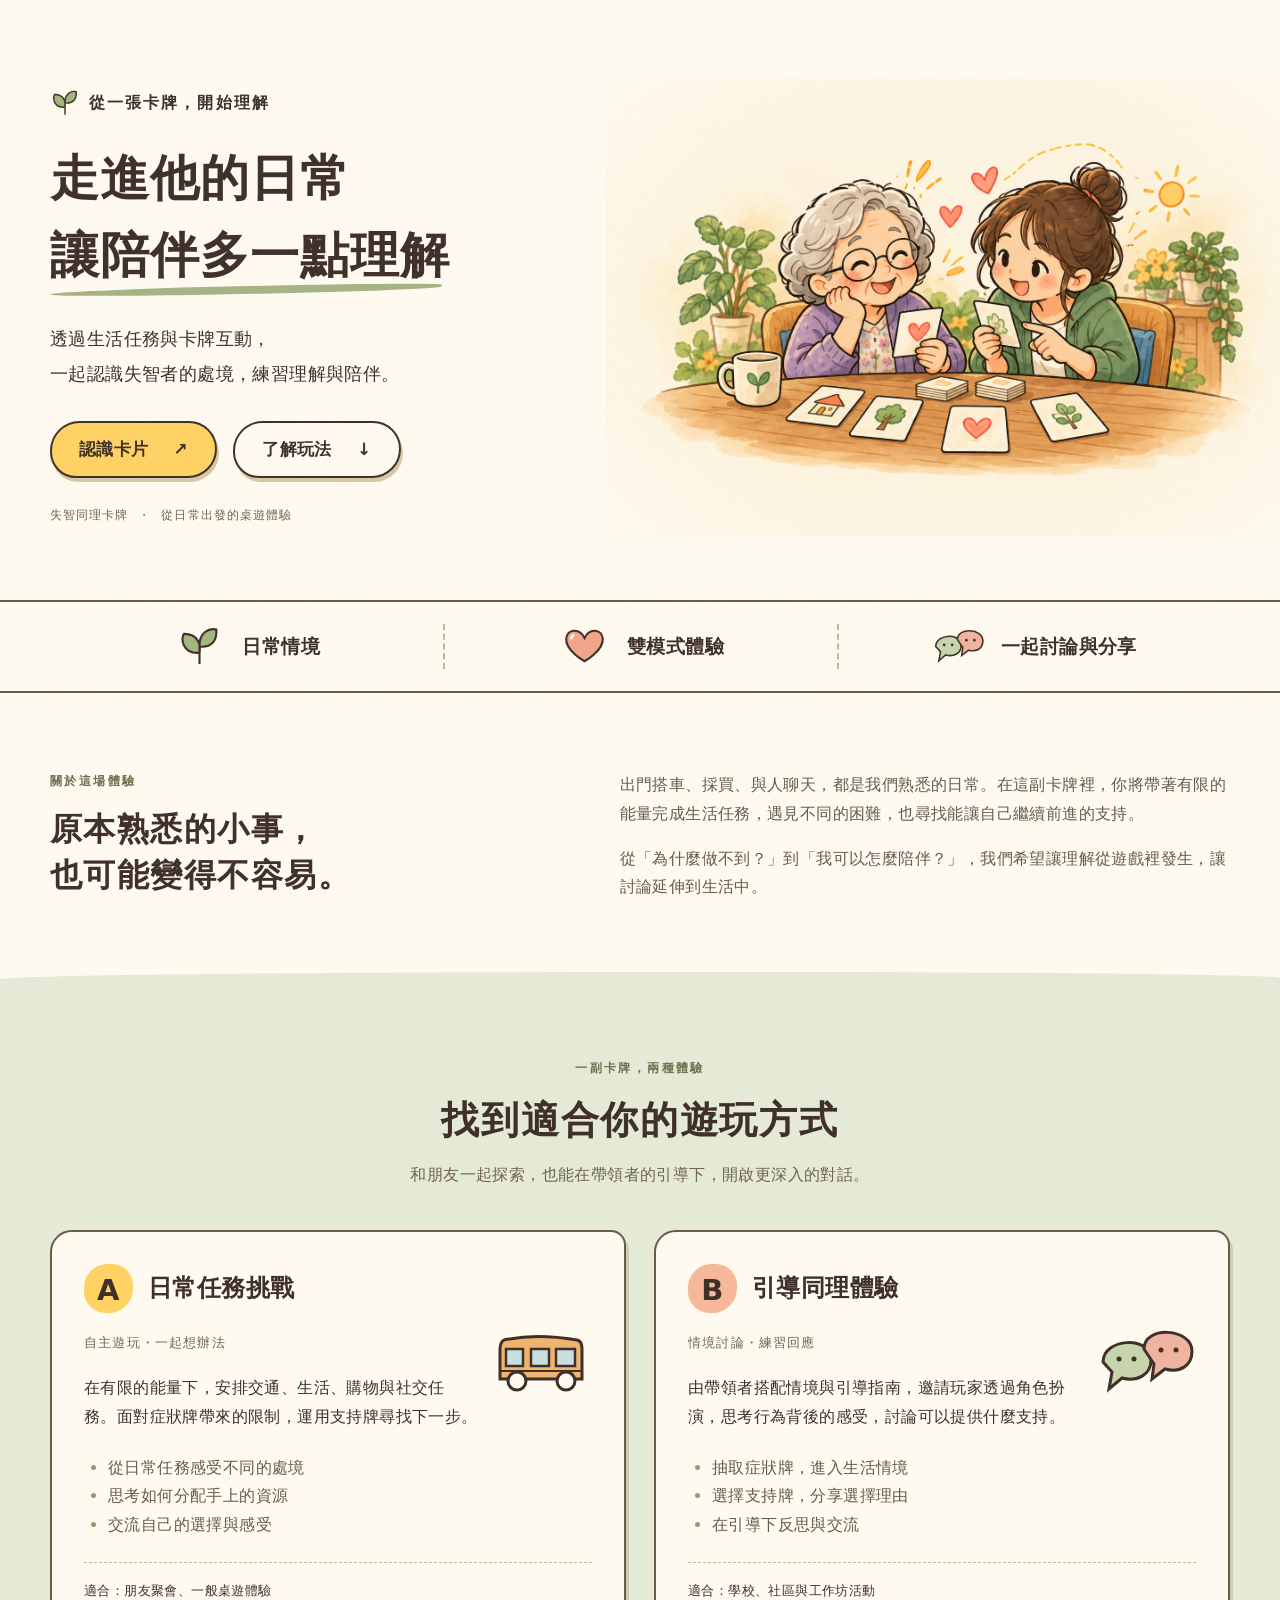
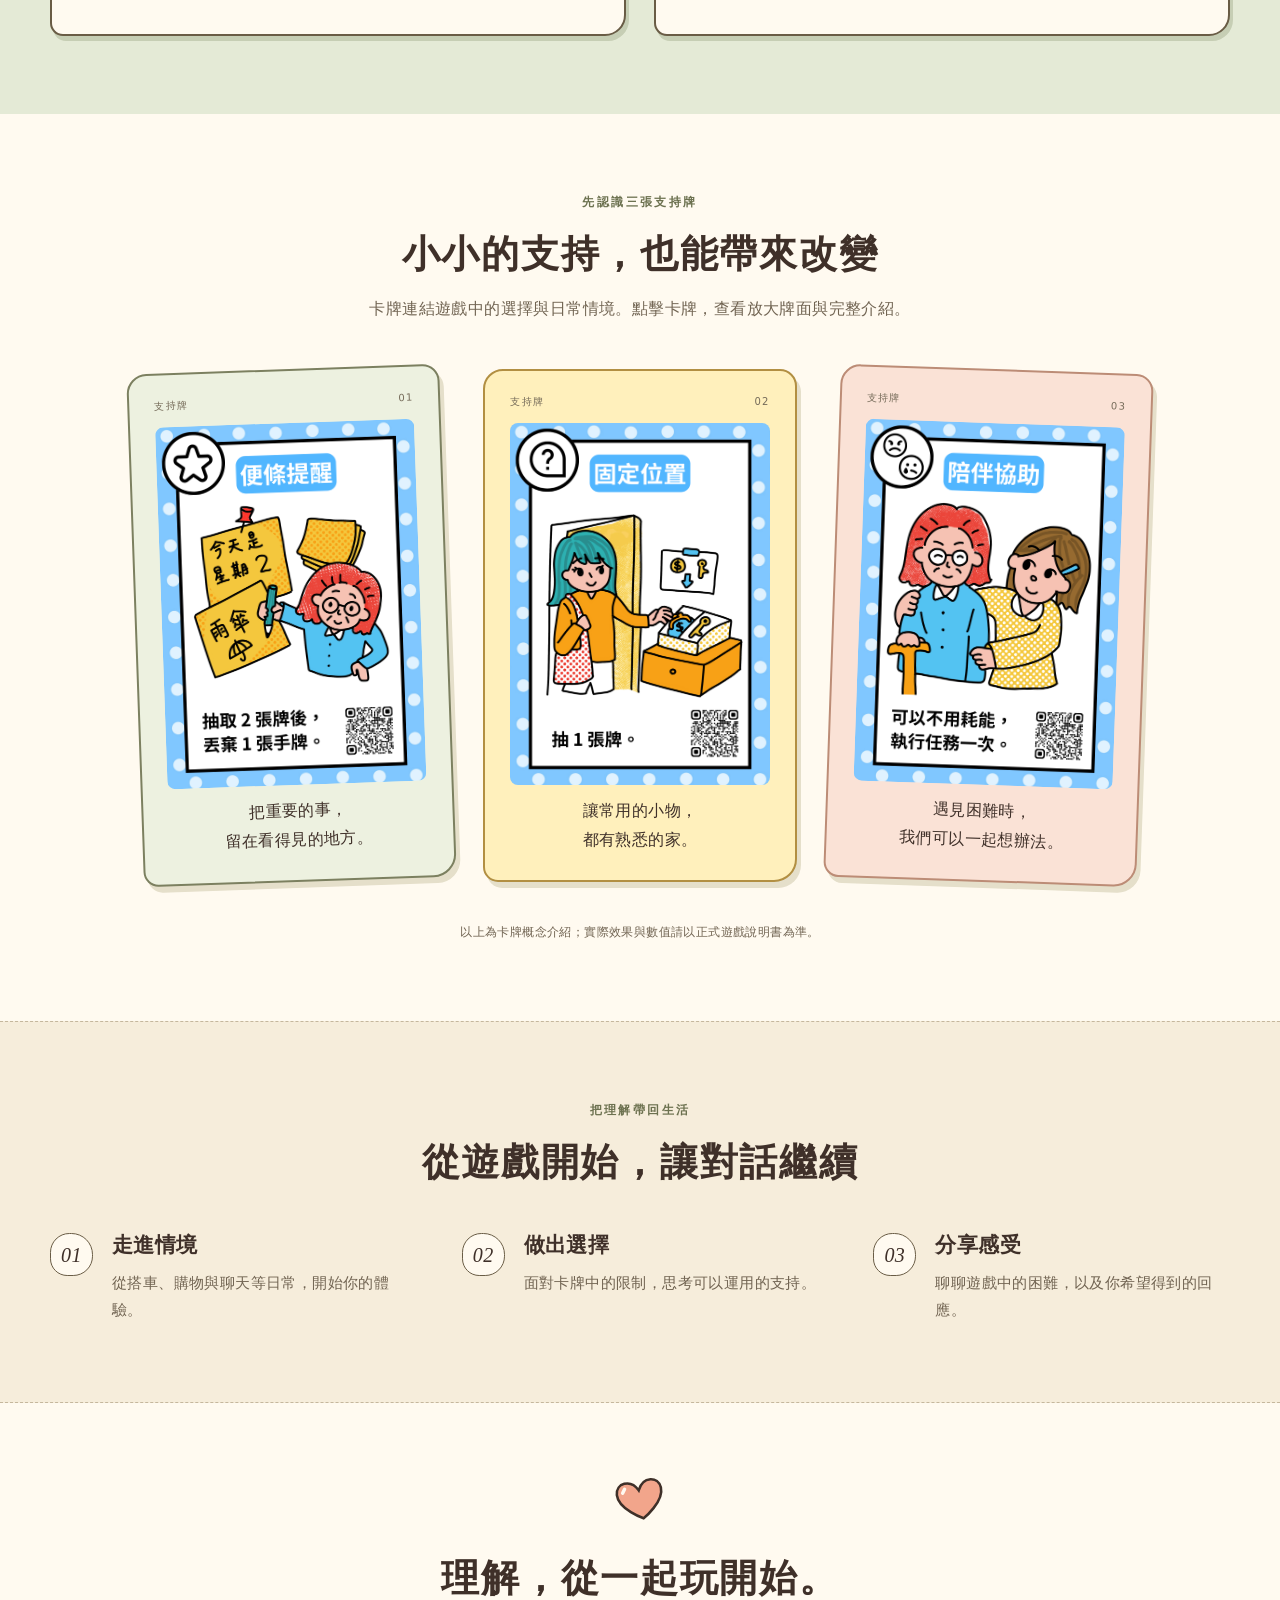
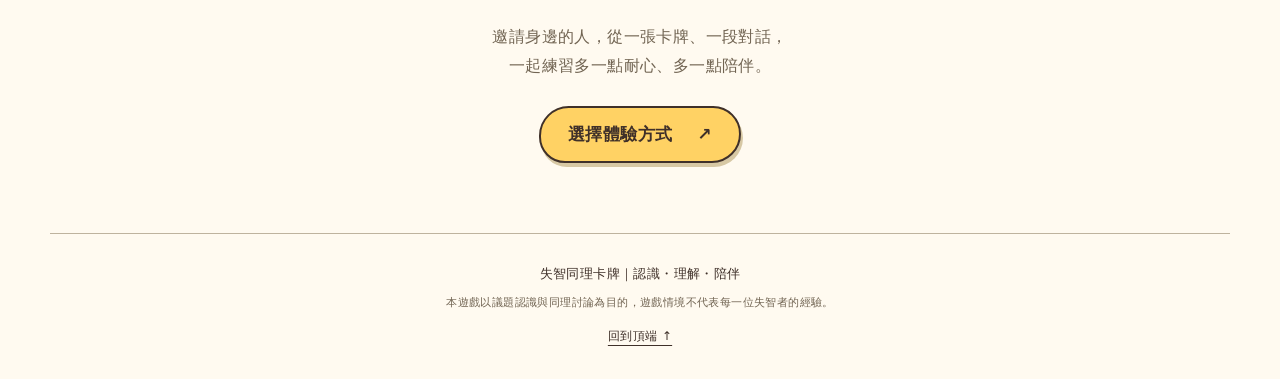
==== commit ca165548: "Link homepage experience button to Google Sites game rules" ====
--- a/index.html
+++ b/index.html
@@ -59,7 +59,7 @@
 </article>
 </div><p class="section-note">以上為卡牌概念介紹；實際效果與數值請以正式遊戲說明書為準。</p></section>
 <section class="journey section" aria-labelledby="journey-title"><div class="wrap"><div class="section-heading"><p class="eyebrow small">把理解帶回生活</p><h2 id="journey-title">從遊戲開始，讓對話繼續</h2></div><ol class="steps"><li><span class="step-number">01</span><h3>走進情境</h3><p>從搭車、購物與聊天等日常，開始你的體驗。</p></li><li><span class="step-number">02</span><h3>做出選擇</h3><p>面對卡牌中的限制，思考可以運用的支持。</p></li><li><span class="step-number">03</span><h3>分享感受</h3><p>聊聊遊戲中的困難，以及你希望得到的回應。</p></li></ol></div></section>
-<section class="closing wrap section"><svg aria-hidden="true"><use href="#heart"/></svg><h2>理解，從一起玩開始。</h2><p>邀請身邊的人，從一張卡牌、一段對話，<br>一起練習多一點耐心、多一點陪伴。</p><a class="button primary" href="#modes">選擇體驗方式 <span aria-hidden="true">↑</span></a></section>
+<section class="closing wrap section"><svg aria-hidden="true"><use href="#heart"/></svg><h2>理解，從一起玩開始。</h2><p>邀請身邊的人，從一張卡牌、一段對話，<br>一起練習多一點耐心、多一點陪伴。</p><a class="button primary" href="https://sites.google.com/view/iduc/%E9%81%8A%E6%88%B2%E8%A6%8F%E5%89%87%E4%BB%8B%E7%B4%B9?authuser=0" target="_blank" rel="noopener noreferrer" aria-label="選擇體驗方式：前往遊戲規則介紹（另開分頁）">選擇體驗方式 <span aria-hidden="true">↗</span></a></section>
 </main>
 <footer class="wrap"><span>失智同理卡牌｜認識・理解・陪伴</span><p>本遊戲以議題認識與同理討論為目的，遊戲情境不代表每一位失智者的經驗。</p><a href="#main">回到頂端 ↑</a></footer>
   <div class="card-modal" id="card-modal" hidden>
--- a/styles.css
+++ b/styles.css
@@ -3,23 +3,26 @@
 .hero-art img{mask-image:radial-gradient(ellipse 68% 75% at center,#000 60%,transparent 100%);-webkit-mask-image:radial-gradient(ellipse 68% 75% at center,#000 60%,transparent 100%)}
 
 /* Card library page */
-.cards-page{background:#fffaf0}.cards-hero{padding:33px 0 62px;text-align:center}.cards-hero .eyebrow{justify-content:center;margin-bottom:13px}.tiny-sun{display:grid;place-items:center;width:28px;height:28px;border:1.5px solid #806b42;border-radius:50%;color:#d39449}.cards-hero h1{font-size:clamp(39px,6vw,68px);letter-spacing:.06em}.cards-lede{margin-top:18px;color:var(--muted);font-size:17px;line-height:2}.card-library{padding-bottom:88px}.library-heading{text-align:center}.library-heading h2{font-size:clamp(27px,3vw,39px)}.card-search{max-width:880px;margin:30px auto 0}.search-box{display:flex;align-items:center;gap:11px;padding:7px 13px 7px 20px;border:2px solid var(--line);border-radius:28px 24px 30px 25px;background:#fffdf7;box-shadow:3px 4px 0 #dfd4b9}.search-box>span{font-size:29px;line-height:1;transform:rotate(-14deg);color:#8f805d}.search-box input{width:100%;border:0;outline:0;background:transparent;color:var(--ink);font:inherit;font-size:16px}.search-box input::placeholder{color:#a39886}.search-box button{width:30px;height:30px;border:0;border-radius:50%;background:#eee4cf;color:var(--ink);font-size:23px;line-height:1;cursor:pointer}.filter-row{display:flex;justify-content:center;gap:9px;flex-wrap:wrap;margin-top:19px}.filter-chip{border:1.5px solid #bdb198;border-radius:20px;padding:7px 15px;background:transparent;color:#685d4c;font:inherit;font-size:13px;cursor:pointer;transition:.18s}.filter-chip span{font-size:11px;margin-left:4px;color:#998c72}.filter-chip:hover,.filter-chip.is-active{background:var(--yellow);border-color:var(--line);color:var(--ink);transform:translateY(-2px)}.result-count{text-align:center;color:#887963;font-size:12px;margin-top:17px}.cards-grid{display:grid;grid-template-columns:repeat(4,minmax(0,1fr));gap:28px 21px;margin-top:38px}.deck-card{min-width:0}.card-face{position:relative;display:flex;flex-direction:column;align-items:center;width:100%;min-height:300px;padding:18px 18px 17px;border:2px solid #79805e;border-radius:19px 15px 22px 14px;color:var(--ink);box-shadow:4px 6px 0 #e5dfca;cursor:pointer;text-align:center;transition:transform .2s,box-shadow .2s;overflow:hidden}.deck-card:nth-child(3n) .card-face,.deck-card:nth-child(4n) .card-face{transform:none}.card-face:hover{transform:translateY(-6px);box-shadow:4px 10px 0 #dfd4b9}.card-face:focus-visible{outline:3px solid #755c2f;outline-offset:5px}.card-face:before{content:"";position:absolute;inset:9px;border:1px dashed currentColor;opacity:.18;border-radius:14px;pointer-events:none}.card-face.sage{background:#edf1e0}.card-face.yellow{background:#fff0bc;border-color:#b28f42}.card-face.peach{background:#fae0d1;border-color:#b98470}.card-face.sky{background:#dbeceb;border-color:#7da3a0}.card-face.mint{background:#deeee5;border-color:#779b83}.card-face.lavender{background:#e8e3f0;border-color:#8b819e}.card-face.gold{background:#ffe6a4;border-color:#b99448}.card-face.coral{background:#f8d5c8;border-color:#b67e71}.card-face.pink{background:#f7dfdb;border-color:#b27e79}.symptom-face{background:#e7e0d7;border-color:#8f8376}.card-top{position:relative;z-index:1;display:flex;justify-content:space-between;width:100%;font-size:10px;letter-spacing:.12em;color:#756b59}.card-top i{font-style:normal;font-family:Georgia,serif;font-size:14px}.card-face strong{position:relative;z-index:1;font-size:21px;line-height:1.35}.card-face small{position:relative;z-index:1;min-height:45px;margin-top:8px;color:#6f6254;font-size:12px;line-height:1.65}.card-tag{position:relative;z-index:1;margin-top:auto;border-top:1px dashed currentColor;padding-top:9px;width:100%;font-size:10px;letter-spacing:.08em;color:#82725e}.card-illustration{position:relative;z-index:1;display:grid;place-items:center;width:92px;height:128px;margin:14px auto 9px;border:2px solid currentColor;border-radius:12px 10px 13px 9px;overflow:hidden;background:rgba(255,255,255,.38);font-size:58px;font-family:"Segoe UI Symbol","Noto Sans Symbols",sans-serif;line-height:1;box-shadow:inset 0 -8px 0 rgba(255,255,255,.18);transform:rotate(-4deg)} .card-illustration img{display:block;width:100%;height:100%;object-fit:contain;border-radius:inherit} .card-face .card-illustration{transform:none;transition:none}.card-face:hover .card-illustration{transform:none}.card-face:hover .card-illustration img{transform:none} .cards-grid .card-face{transform:translateY(0);transition:transform .2s ease,box-shadow .2s ease}.cards-grid .card-face:hover{transform:translateY(-6px);box-shadow:4px 10px 0 #dfd4b9} .card-illustration:after{content:"";position:absolute;right:16px;top:13px;width:18px;height:8px;background:#fffaf0;border-radius:50%;opacity:.75;transform:rotate(-25deg)}.home-art,.tree-art{transform:rotate(3deg)}.clock-art,.coin-art,.shape-art{transform:rotate(-2deg)}.phone-art,.search-art,.repeat-art{transform:rotate(4deg)}.heart-art{color:#b75d66}.symptom-face .card-illustration{background:#d8d0c5;color:#756b61;border-color:#938477}.card-info{padding:13px 8px 0;text-align:left;color:#6c5e4e}.card-info p{font-size:13px;line-height:1.7}.card-info b{display:block;margin-top:7px;font-size:12px;color:#81704e;font-weight:700;line-height:1.6}.empty-state{margin:60px auto;text-align:center;color:var(--muted)}.cards-howto{background:#e4ead6;border-block:1px dashed #b7c0a1}.howto-inner{display:grid;grid-template-columns:.8fr 1.2fr;gap:80px;align-items:center}.howto-inner>p{font-size:17px;color:#615c4d;line-height:2}.card-modal{position:fixed;z-index:50;inset:0;display:grid;place-items:center;padding:22px}.card-modal[hidden]{display:none}.modal-backdrop{position:absolute;inset:0;background:rgba(51,40,30,.52);backdrop-filter:blur(4px)}.modal-dialog{position:relative;z-index:1;width:min(900px,100%);padding:38px;background:#fffaf0;border:2px solid var(--line);border-radius:26px 20px 29px 18px;box-shadow:9px 12px 0 rgba(56,42,28,.18);animation:modal-in .25s ease both}.modal-close{position:absolute;right:15px;top:11px;width:37px;height:37px;border:1.5px solid var(--line);border-radius:50%;background:transparent;font-size:27px;line-height:1;cursor:pointer}.modal-layout{display:grid;grid-template-columns:1fr 1fr;gap:48px;align-items:center}.modal-stage{display:grid;place-items:center;min-height:440px;perspective:1100px;touch-action:none;user-select:none}.modal-stage .card-face{width:265px;min-height:370px;padding:0;border:0;border-radius:12px 10px 13px 9px;background:transparent;box-shadow:8px 12px 0 #d9ccb0;pointer-events:none;transform:rotateX(var(--rx,0deg)) rotateY(var(--ry,0deg));transition:transform .45s cubic-bezier(.2,.75,.25,1)}.modal-stage .card-top,.modal-stage .card-face>strong,.modal-stage .card-face>small,.modal-stage .card-face>.card-tag{display:none}.modal-stage .card-illustration{width:265px;height:370px;margin:0;border:2px solid var(--line);border-radius:12px 10px 13px 9px;background:#fffaf0;box-shadow:none;transform:none}.modal-stage .card-face:after{z-index:3;content:"";position:absolute;inset:-20%;background:linear-gradient(115deg,transparent 35%,rgba(255,255,255,.04) 43%,rgba(255,255,255,.82) 49%,rgba(255,255,255,.04) 56%,transparent 65%);transform:translateX(var(--shine-x,0%)) rotate(4deg);mix-blend-mode:screen;opacity:.7;pointer-events:none;transition:transform .1s}.modal-stage.is-dragging .card-face{transition:none}.modal-copy h2{font-size:clamp(28px,4vw,42px);margin-bottom:16px}.modal-copy>p{color:#665b4f}.modal-tip{display:flex;gap:12px;align-items:flex-start;margin-top:24px;padding:16px 18px;background:#f6eddb;border-radius:15px 12px 17px 11px}.modal-tip>span{font-size:24px;color:#cf9a48}.modal-tip p{font-size:14px;color:#625847}.modal-hint{margin-top:18px;color:#9b8b72!important;font-size:12px!important}.modal-open{overflow:hidden}@keyframes modal-in{from{opacity:0;transform:translateY(10px) scale(.98)}to{opacity:1;transform:none}}
+.cards-page{background:#fffaf0}.cards-hero{padding:33px 0 62px;text-align:center}.cards-hero .eyebrow{justify-content:center;margin-bottom:13px}.tiny-sun{display:grid;place-items:center;width:28px;height:28px;border:1.5px solid #806b42;border-radius:50%;color:#d39449}.cards-hero h1{font-size:clamp(39px,6vw,68px);letter-spacing:.06em}.cards-lede{margin-top:18px;color:var(--muted);font-size:17px;line-height:2}.card-library{padding-bottom:88px}.library-heading{text-align:center}.library-heading h2{font-size:clamp(27px,3vw,39px)}.card-search{max-width:880px;margin:30px auto 0}.search-box{display:flex;align-items:center;gap:11px;padding:7px 13px 7px 20px;border:2px solid var(--line);border-radius:28px 24px 30px 25px;background:#fffdf7;box-shadow:3px 4px 0 #dfd4b9}.search-box>span{font-size:29px;line-height:1;transform:rotate(-14deg);color:#8f805d}.search-box input{width:100%;border:0;outline:0;background:transparent;color:var(--ink);font:inherit;font-size:16px}.search-box input::placeholder{color:#a39886}.search-box button{width:30px;height:30px;border:0;border-radius:50%;background:#eee4cf;color:var(--ink);font-size:23px;line-height:1;cursor:pointer}.filter-row{display:flex;justify-content:center;gap:9px;flex-wrap:wrap;margin-top:19px}.filter-chip{border:1.5px solid #bdb198;border-radius:20px;padding:7px 15px;background:transparent;color:#685d4c;font:inherit;font-size:13px;cursor:pointer;transition:.18s}.filter-chip span{font-size:11px;margin-left:4px;color:#998c72}.filter-chip:hover,.filter-chip.is-active{background:var(--yellow);border-color:var(--line);color:var(--ink);transform:translateY(-2px)}.result-count{text-align:center;color:#887963;font-size:12px;margin-top:17px}.cards-grid{display:grid;grid-template-columns:repeat(4,minmax(0,1fr));gap:28px 21px;margin-top:38px}.deck-card{min-width:0}.card-face{position:relative;display:flex;flex-direction:column;align-items:center;width:100%;min-height:300px;padding:18px 18px 17px;border:2px solid #79805e;border-radius:19px 15px 22px 14px;color:var(--ink);box-shadow:4px 6px 0 #e5dfca;cursor:pointer;text-align:center;transition:transform .2s,box-shadow .2s;overflow:hidden}.deck-card:nth-child(3n) .card-face,.deck-card:nth-child(4n) .card-face{transform:none}.card-face:hover{transform:translateY(-6px);box-shadow:4px 10px 0 #dfd4b9}.card-face:focus-visible{outline:3px solid #755c2f;outline-offset:5px}.card-face:before{content:"";position:absolute;inset:9px;border:1px dashed currentColor;opacity:.18;border-radius:14px;pointer-events:none}.card-face.sage{background:#edf1e0}.card-face.yellow{background:#fff0bc;border-color:#b28f42}.card-face.peach{background:#fae0d1;border-color:#b98470}.card-face.sky{background:#dbeceb;border-color:#7da3a0}.card-face.mint{background:#deeee5;border-color:#779b83}.card-face.lavender{background:#e8e3f0;border-color:#8b819e}.card-face.gold{background:#ffe6a4;border-color:#b99448}.card-face.coral{background:#f8d5c8;border-color:#b67e71}.card-face.pink{background:#f7dfdb;border-color:#b27e79}.symptom-face{background:#e7e0d7;border-color:#8f8376}.card-top{position:relative;z-index:1;display:flex;justify-content:space-between;width:100%;font-size:10px;letter-spacing:.12em;color:#756b59}.card-top i{font-style:normal;font-family:Georgia,serif;font-size:14px}.card-face strong{position:relative;z-index:1;font-size:21px;line-height:1.35}.card-face small{position:relative;z-index:1;min-height:45px;margin-top:8px;color:#6f6254;font-size:12px;line-height:1.65}.card-tag{position:relative;z-index:1;margin-top:auto;border-top:1px dashed currentColor;padding-top:9px;width:100%;font-size:10px;letter-spacing:.08em;color:#82725e}.card-illustration{position:relative;z-index:1;display:grid;place-items:center;width:92px;height:128px;margin:14px auto 9px;border:2px solid currentColor;border-radius:12px 10px 13px 9px;overflow:hidden;background:rgba(255,255,255,.38);font-size:58px;font-family:"Segoe UI Symbol","Noto Sans Symbols",sans-serif;line-height:1;box-shadow:inset 0 -8px 0 rgba(255,255,255,.18);transform:rotate(-4deg)} .card-illustration img{display:block;width:100%;height:100%;object-fit:contain;border-radius:inherit} .card-face .card-illustration{transform:none;transition:none}.card-face:hover .card-illustration{transform:none}.card-face:hover .card-illustration img{transform:none} .cards-grid .card-face{transform:translateY(0);transition:transform .2s ease,box-shadow .2s ease}.cards-grid .card-face:hover{transform:translateY(-6px);box-shadow:4px 10px 0 #dfd4b9} .card-illustration:after{content:"";position:absolute;right:16px;top:13px;width:18px;height:8px;background:#fffaf0;border-radius:50%;opacity:.75;transform:rotate(-25deg)}.home-art,.tree-art{transform:rotate(3deg)}.clock-art,.coin-art,.shape-art{transform:rotate(-2deg)}.phone-art,.search-art,.repeat-art{transform:rotate(4deg)}.heart-art{color:#b75d66}.symptom-face .card-illustration{background:#d8d0c5;color:#756b61;border-color:#938477}.card-info{padding:13px 8px 0;text-align:left;color:#6c5e4e}.card-info p{font-size:13px;line-height:1.7}.card-info b{display:block;margin-top:7px;font-size:12px;color:#81704e;font-weight:700;line-height:1.6}.empty-state{margin:60px auto;text-align:center;color:var(--muted)}.cards-howto{background:#e4ead6;border-block:1px dashed #b7c0a1}.howto-inner{display:grid;grid-template-columns:.8fr 1.2fr;gap:80px;align-items:center}.howto-inner>p{font-size:17px;color:#615c4d;line-height:2}.card-modal{position:fixed;z-index:50;inset:0;display:grid;place-items:center;padding:22px}.card-modal[hidden]{display:none}.modal-backdrop{position:absolute;inset:0;background:rgba(51,40,30,.52);backdrop-filter:blur(4px)}.modal-dialog{position:relative;z-index:1;width:min(900px,100%);padding:38px;background:#fffaf0;border:2px solid var(--line);border-radius:26px 20px 29px 18px;box-shadow:9px 12px 0 rgba(56,42,28,.18);animation:modal-in .25s ease both}.modal-close{position:absolute;right:15px;top:11px;width:37px;height:37px;border:1.5px solid var(--line);border-radius:50%;background:transparent;font-size:27px;line-height:1;cursor:pointer}.modal-layout{display:grid;grid-template-columns:1fr 1fr;gap:48px;align-items:center}.modal-stage{display:grid;place-items:center;min-height:440px;perspective:1100px;touch-action:none;user-select:none}.modal-stage .card-face{width:265px;min-height:370px;padding:0;border:0;border-radius:12px 10px 13px 9px;background:transparent;box-shadow:8px 12px 0 #d9ccb0;pointer-events:none;transform:rotateX(var(--rx,0deg)) rotateY(var(--ry,0deg));transition:transform .45s cubic-bezier(.2,.75,.25,1)}.modal-stage .card-top,.modal-stage .card-face>strong,.modal-stage .card-face>small,.modal-stage .card-face>.card-tag{display:none}.modal-stage .card-illustration{width:265px;height:370px;margin:0;border:2px solid var(--line);border-radius:12px 10px 13px 9px;background:#fffaf0;box-shadow:none;transform:none}.modal-stage .card-face:after{z-index:3;content:"";position:absolute;inset:-20%;background:linear-gradient(115deg,transparent 35%,rgba(255,255,255,.04) 43%,rgba(255,255,255,.82) 49%,rgba(255,255,255,.04) 56%,transparent 65%);transform:translateX(var(--shine-x,0%)) rotate(4deg);mix-blend-mode:screen;opacity:.7;pointer-events:none;transition:transform .1s}.modal-stage.is-dragging .card-face{transition:none}.modal-copy h2{font-size:clamp(28px,4vw,42px);margin-bottom:16px}.modal-copy>p{color:#665b4f}.modal-hint{margin-top:18px;color:#9b8b72!important;font-size:12px!important}.modal-open{overflow:hidden}@keyframes modal-in{from{opacity:0;transform:translateY(10px) scale(.98)}to{opacity:1;transform:none}}
 @media(max-width:950px){.cards-grid{grid-template-columns:repeat(3,minmax(0,1fr))}.modal-layout{gap:28px}.modal-dialog{padding:32px}.modal-stage{min-height:400px}}
-@media(max-width:720px){.cards-hero{padding-top:25px;padding-bottom:43px}.cards-lede{font-size:15px}.card-library{padding-bottom:58px}.cards-grid{grid-template-columns:repeat(2,minmax(0,1fr));gap:24px 15px}.card-face{min-height:270px;padding:15px 12px}.card-illustration{width:92px;height:128px;font-size:45px;margin:12px auto 8px}.card-face strong{font-size:17px}.card-face small{font-size:11px;min-height:53px}.card-tag{font-size:9px}.card-info{padding-inline:3px}.card-info p{font-size:12px}.howto-inner{grid-template-columns:1fr;gap:15px}.howto-inner>p{font-size:15px}.modal-dialog{padding:36px 20px 24px;max-height:calc(100vh - 28px);overflow:auto}.modal-layout{grid-template-columns:1fr;gap:3px}.modal-stage{min-height:335px}.modal-stage .card-face{width:210px;min-height:294px}.modal-stage .card-illustration{width:210px;height:294px;font-size:43px}.modal-stage .card-face strong{font-size:17px}.modal-copy{text-align:center}.modal-copy .eyebrow{justify-content:center}.modal-copy h2{font-size:29px}.modal-tip{text-align:left}.modal-hint{margin-bottom:4px}.filter-chip{padding:6px 11px;font-size:12px}}
+@media(max-width:720px){.cards-hero{padding-top:25px;padding-bottom:43px}.cards-lede{font-size:15px}.card-library{padding-bottom:58px}.cards-grid{grid-template-columns:repeat(2,minmax(0,1fr));gap:24px 15px}.card-face{min-height:270px;padding:15px 12px}.card-illustration{width:92px;height:128px;font-size:45px;margin:12px auto 8px}.card-face strong{font-size:17px}.card-face small{font-size:11px;min-height:53px}.card-tag{font-size:9px}.card-info{padding-inline:3px}.card-info p{font-size:12px}.howto-inner{grid-template-columns:1fr;gap:15px}.howto-inner>p{font-size:15px}.modal-dialog{padding:36px 20px 24px;max-height:calc(100vh - 28px);overflow:auto}.modal-layout{grid-template-columns:1fr;gap:3px}.modal-stage{min-height:335px}.modal-stage .card-face{width:210px;min-height:294px}.modal-stage .card-illustration{width:210px;height:294px;font-size:43px}.modal-stage .card-face strong{font-size:17px}.modal-copy{text-align:center}.modal-copy .eyebrow{justify-content:center}.modal-copy h2{font-size:29px}.modal-hint{margin-bottom:4px}.filter-chip{padding:6px 11px;font-size:12px}}
 @media(max-width:420px){.cards-grid{grid-template-columns:1fr;max-width:310px;margin-inline:auto}.card-face{min-height:298px}.card-illustration{width:110px;height:153px;font-size:54px}.card-face strong{font-size:20px}.card-face small{font-size:12px;min-height:45px}.card-info{padding-inline:8px}.filter-row{gap:6px}}
 @media(prefers-reduced-motion:reduce){.modal-dialog{animation:none}.card-face{transition:none!important}}
-
+
 
 /* Game introduction page */
 .game-page .game-hero{position:relative;text-align:center;padding-block:52px 58px;overflow:hidden}.game-hero .eyebrow{justify-content:center;margin-bottom:15px}.tiny-sun{display:grid;place-items:center;width:29px;height:29px;border:1.5px solid #806b42;border-radius:50%;color:#d39449}.game-hero h1{font-size:clamp(40px,6vw,68px);letter-spacing:.08em}.game-lede{max-width:620px;margin:19px auto 0;color:var(--muted);font-size:17px}.game-hero-doodle{position:absolute;inset:25px 0 auto;display:flex;justify-content:space-between;color:#dbac62;font-size:27px;pointer-events:none}.game-hero-doodle span:nth-child(2){color:#a5b486;font-size:36px;transform:translateY(30px)}.game-hero-doodle span:nth-child(3){color:#e8a18d;transform:translateY(9px)}.video-section{background:#f6eddb;border-block:1px dashed #c5b79d}.video-placeholder{max-width:900px;margin:0 auto;text-align:center}.video-frame{display:flex;align-items:center;justify-content:center;gap:21px;min-height:330px;border:2px solid var(--line);border-radius:27px 20px 30px 18px;background:#e4ead6;box-shadow:6px 8px 0 #d4c8ac;position:relative;overflow:hidden}.video-frame:before{content:"";position:absolute;inset:15px;border:1px dashed #9da887;border-radius:19px;transform:rotate(-.6deg)}.video-frame>div,.play-mark{position:relative;z-index:1}.play-mark{display:grid;place-items:center;width:76px;height:76px;padding-left:5px;border:2px solid var(--line);border-radius:50%;background:var(--yellow);font-size:30px;box-shadow:3px 4px 0 #cdbb8a}.video-frame strong{display:block;font-size:21px}.video-frame small{display:block;margin-top:6px;color:var(--muted);font-size:13px}.video-note{margin-top:16px;color:#907f64;font-size:12px}.rules-section{background:var(--paper)}.rules-tabs{display:flex;justify-content:center;gap:18px;margin:0 auto 35px}.rule-tab{display:flex;align-items:center;gap:13px;min-width:260px;padding:13px 21px;border:2px solid #b5aa92;border-radius:19px 14px 20px 13px;background:#fffdf7;color:var(--ink);font:inherit;text-align:left;cursor:pointer;box-shadow:3px 4px 0 #e5dfca;transition:transform .18s,background .18s,border-color .18s}.rule-tab:hover,.rule-tab:focus-visible{transform:translateY(-3px);outline:0}.rule-tab.is-active{background:var(--yellow);border-color:var(--line);box-shadow:4px 6px 0 #d4bf85}.rule-tab .badge{flex:0 0 auto;width:43px;height:43px;font-size:24px}.rule-tab strong,.rule-tab small{display:block}.rule-tab strong{font-size:16px}.rule-tab small{margin-top:2px;color:#796d59;font-size:12px}.rule-panel{padding:38px 40px 40px;border:2px solid var(--line);border-radius:25px 19px 27px 17px;background:#fffdf7;box-shadow:5px 7px 0 #e5dfca}.rule-panel[hidden]{display:none}.rule-panel-heading{display:flex;align-items:flex-start;gap:17px;border-bottom:1px dashed #c3b59b;padding-bottom:28px}.rule-panel-heading .badge{flex:0 0 auto;margin-top:7px}.rule-panel-heading .small{margin-bottom:5px}.rule-panel-heading h3{font-size:29px}.rule-panel-heading>div>p:last-child{margin-top:8px;color:var(--muted)}.rule-grid{display:grid;grid-template-columns:repeat(3,1fr);gap:27px;margin-top:32px}.rule-step{position:relative;padding:23px 22px 24px 67px;background:#f6eddb;border-radius:18px 13px 20px 14px;min-height:260px}.rule-step:nth-child(2){background:#e4ead6}.rule-step:nth-child(3){background:#fae2d6}.rule-step .step-number{left:17px;top:20px;width:38px;height:38px;font-size:17px}.rule-step h4{font-size:21px;margin-bottom:11px}.rule-step p,.rule-step li{font-size:14px;line-height:1.8;color:#675d50}.rule-step ol{padding-left:20px;margin:0}.rule-step li+li{margin-top:7px}.rule-note{font-size:12px!important;color:#8e7e66!important;margin-top:14px}.download-link{font-weight:800;color:#7d6333;text-decoration-thickness:2px}.game-next{display:flex;align-items:center;justify-content:space-between;gap:30px}.game-next h2{max-width:590px}.download-placeholder{background:#e4ead6;border-block:1px dashed #b7c0a1}.download-empty{max-width:650px;margin:0 auto;padding:54px 30px;text-align:center;border:2px dashed #a2ae88;border-radius:23px 18px 25px 17px;background:#fffaf0}.download-empty>span{font-size:42px}.download-empty h2{margin-top:8px}.download-empty p{margin:14px auto 24px;color:var(--muted)}
 @media(max-width:760px){.game-page .game-hero{padding-block:35px 43px}.game-lede{font-size:15px}.game-hero-doodle{inset:14px 6px auto}.video-frame{min-height:260px;flex-direction:column;gap:14px;padding:35px 20px}.play-mark{width:65px;height:65px;font-size:25px}.video-frame strong{font-size:18px}.rules-tabs{gap:10px}.rule-tab{min-width:0;flex:1;padding:11px 12px;gap:9px}.rule-tab strong{font-size:14px}.rule-tab small{font-size:11px}.rule-tab .badge{width:37px;height:37px;font-size:21px}.rule-panel{padding:26px 18px 20px}.rule-panel-heading{gap:11px}.rule-panel-heading h3{font-size:24px}.rule-panel-heading>div>p:last-child{font-size:14px}.rule-grid{grid-template-columns:1fr;gap:16px;margin-top:22px}.rule-step{min-height:0;padding:20px 18px 20px 65px}.game-next{display:block;text-align:center}.game-next h2{margin-bottom:22px}.download-empty{padding:40px 20px}}
-@media(max-width:430px){.rules-tabs{display:grid;grid-template-columns:1fr}.rule-tab{width:100%}}
+@media(max-width:430px){.rules-tabs{display:grid;grid-template-columns:1fr}.rule-tab{width:100%}}
 
 /* Mode A details */
 .rule-position{margin-top:28px;padding:22px 25px;background:#f6eddb;border-radius:18px 13px 20px 14px}.rule-position h4{font-size:22px;margin:0 0 10px}.rule-position p,.rule-position li{font-size:14px;line-height:1.8;color:#675d50}.rule-position p+p{margin-top:12px}.rule-position ul{margin:8px 0 0;padding-left:22px}.rule-position li+li{margin-top:4px}
 .rule-goal{margin-top:22px;padding:22px 25px;background:#e4ead6;border-radius:18px 13px 20px 14px}.rule-goal h4{font-size:22px;margin:0 0 10px}.rule-goal p,.rule-goal li{font-size:14px;line-height:1.8;color:#675d50}.rule-goal ol{margin:8px 0 0;padding-left:24px}.rule-goal li+li{margin-top:4px}.card-type-table{width:100%;border-collapse:separate;border-spacing:0;border:1px solid #c8baa0;border-radius:14px 10px 15px 9px;overflow:hidden;background:#fffaf0;font-size:13px;margin:0 0 14px}.card-type-table th,.card-type-table td{padding:10px 13px;border-bottom:1px dashed #d2c5ac;text-align:left}.card-type-table th{background:#f2e6ce;color:var(--ink);font-size:12px}.card-type-table td{color:#675d50}.card-type-table tr:last-child td{border-bottom:0}.card-function{display:grid;grid-template-columns:1fr 1fr;gap:12px;margin:0 0 20px}.card-function span{padding:12px 15px;border:1px dashed #c3b59b;border-radius:12px 9px 14px 8px;background:#fffaf0;color:#675d50;font-size:13px;line-height:1.7}.card-function b{display:block;color:var(--ink);font-size:12px;margin-bottom:2px}
+.visual-guide-section{background:#fffdf7;border-top:1px dashed #d1c3aa}.visual-guide-section+.visual-guide-section{padding-top:58px;border-top:0}.card-guide-section{background:#f6eddb}.guide-figure{max-width:1060px;margin:0 auto;text-align:center}.guide-figure img{display:block;width:100%;height:auto;max-height:720px;object-fit:contain;border:2px solid #c7b99c;border-radius:22px 16px 24px 15px;background:#fffaf0;box-shadow:5px 7px 0 #e5dfca}.guide-figure figcaption{margin-top:15px;color:var(--muted);font-size:13px}
+.b-position{background:#fae2d6}.b-facts{grid-template-columns:1fr}.b-scenarios,.b-steps,.b-highlights{margin-top:35px;padding-top:30px;border-top:1px dashed #c3b59b}.scenario-grid,.highlight-grid{display:grid;grid-template-columns:repeat(4,1fr);gap:15px}.scenario-grid article,.highlight-grid article{padding:20px 18px;border:1px solid #d0c0a4;border-radius:17px 12px 19px 11px;background:#fffaf0}.scenario-icon{display:block;font-size:30px;margin-bottom:7px}.scenario-grid h5,.highlight-grid h5{font-size:17px;margin:0 0 8px}.scenario-grid p,.scenario-grid small,.highlight-grid p{font-size:13px;line-height:1.75;color:#675d50}.scenario-grid small{display:block;margin-top:8px;color:#8b7a63}.b-steps{display:grid;grid-template-columns:1fr 1fr;gap:18px}.b-steps>.subsection-heading{grid-column:1/-1;margin-bottom:0}.b-step{position:relative;padding:22px 22px 22px 65px;background:#f6eddb;border-radius:17px 12px 19px 11px}.b-step:nth-of-type(3){background:#e4ead6}.b-step:nth-of-type(4){background:#fae2d6}.b-step .step-number{left:16px;top:19px;width:37px;height:37px;font-size:16px}.b-step h4{font-size:18px;margin:0 0 9px}.b-step p{font-size:14px;line-height:1.8;color:#675d50}.b-example{display:grid;gap:5px;margin-top:13px;padding:12px 14px;border-left:3px solid #d4974e;background:#fffaf0;color:#675d50;font-size:13px;line-height:1.7}.b-example b{color:var(--ink)}.highlight-grid{grid-template-columns:repeat(3,1fr)}
 .rule-facts{display:grid;grid-template-columns:repeat(3,1fr);gap:10px;margin-top:25px}.rule-facts span{padding:13px 16px;border:1px dashed #c3b59b;border-radius:13px 10px 15px 9px;color:#675d50;font-size:13px;line-height:1.7;background:#fffaf0}.rule-facts b{display:block;color:var(--ink);font-size:12px;margin-bottom:2px}.card-rules{margin-top:42px;padding-top:31px;border-top:1px dashed #c3b59b}.subsection-heading{text-align:center;margin-bottom:23px}.subsection-heading .small{justify-content:center;margin-bottom:5px}.subsection-heading h4{font-size:24px;margin:0}.subsection-heading>p:last-child{max-width:640px;margin:8px auto 0;color:var(--muted);font-size:14px}.card-rule-table-wrap{overflow-x:auto;margin-top:18px}.card-rule-table{width:100%;border-collapse:separate;border-spacing:0;border:1px solid #c8baa0;border-radius:14px 10px 15px 9px;overflow:hidden;background:#fffaf0;font-size:13px}.card-rule-table caption{text-align:left;padding:0 0 9px;color:var(--ink);font-size:16px;font-weight:800}.card-rule-table th,.card-rule-table td{padding:10px 13px;border-bottom:1px dashed #d2c5ac;text-align:left;vertical-align:top}.card-rule-table th{background:#f2e6ce;color:var(--ink);font-size:12px}.card-rule-table th:first-child,.card-rule-table td:first-child{width:25%;font-weight:700;white-space:nowrap}.card-rule-table tr:last-child td{border-bottom:0}.card-rule-table td{color:#675d50;line-height:1.7}
 @media(max-width:760px){.rule-position,.rule-goal{padding:19px 18px}.rule-facts{grid-template-columns:1fr;gap:8px}.card-function{grid-template-columns:1fr;gap:8px}.card-rules{margin-top:30px;padding-top:24px}.card-rule-table{min-width:560px}.subsection-heading{text-align:left}.subsection-heading .small{justify-content:flex-start}}
+@media(max-width:760px){.b-facts,.scenario-grid,.highlight-grid{grid-template-columns:1fr}.b-steps{display:grid;grid-template-columns:1fr;gap:14px}.b-steps>.subsection-heading{grid-column:auto}.b-scenarios,.b-steps,.b-highlights{margin-top:27px;padding-top:24px}.scenario-grid article,.highlight-grid article{padding:17px}.b-step{padding:19px 16px 19px 62px}}
 
 /* Mode A details */
 .rule-position{margin-top:28px;padding:22px 25px;background:#f6eddb;border-radius:18px 13px 20px 14px}.rule-position h4{font-size:22px;margin:0 0 10px}.rule-position p,.rule-position li{font-size:14px;line-height:1.8;color:#675d50}.rule-position p+p{margin-top:12px}.rule-position ul{margin:8px 0 0;padding-left:22px}.rule-position li+li{margin-top:4px}
@@ -28,19 +31,19 @@
 @media(max-width:760px){.rule-position,.rule-goal{padding:19px 18px}.rule-facts{grid-template-columns:1fr;gap:8px}.card-function{grid-template-columns:1fr;gap:8px}.card-rules{margin-top:30px;padding-top:24px}.card-rule-table{min-width:560px}.subsection-heading{text-align:left}.subsection-heading .small{justify-content:flex-start}}
 
 /* QR video landing page */
-.video-page .video-hero{padding-block:52px 62px;text-align:center}.video-page .video-hero .eyebrow{justify-content:center;margin-bottom:15px}.video-page .video-hero h1{font-size:clamp(40px,6vw,68px);letter-spacing:.08em}.video-page .video-hero>p:last-child{max-width:650px;margin:19px auto 0;color:var(--muted);font-size:17px}.video-story-section{background:#f6eddb;border-block:1px dashed #c5b79d}.video-story-block{display:grid;grid-template-columns:minmax(0,1.08fr) minmax(300px,.92fr);gap:70px;align-items:center;padding:34px 42px;background:#fffaf0;border:2px solid var(--line);border-radius:27px 20px 30px 18px;box-shadow:6px 8px 0 #d4c8ac}.video-story-media{min-width:0}.qr-video-placeholder{aspect-ratio:16/9;display:flex;flex-direction:column;align-items:center;justify-content:center;gap:7px;border:2px solid var(--line);border-radius:21px 16px 23px 14px;background:#e4ead6;box-shadow:inset 0 0 0 10px rgba(255,250,240,.48);position:relative;overflow:hidden}.qr-video-placeholder:before{content:"";position:absolute;inset:16px;border:1px dashed #9da887;border-radius:14px;transform:rotate(-.6deg)}.qr-video-placeholder>*{position:relative;z-index:1}.video-play-mark{display:grid;place-items:center;width:70px;height:70px;padding-left:5px;border:2px solid var(--line);border-radius:50%;background:var(--yellow);font-size:27px;box-shadow:3px 4px 0 #cdbb8a}.qr-video-placeholder strong{font-size:20px}.qr-video-placeholder small{font-size:12px;color:var(--muted)}.video-story-copy .small{margin-bottom:11px}.video-story-copy h2{font-size:clamp(27px,3.4vw,39px);max-width:430px}.video-story-copy p:not(.eyebrow){margin-top:20px;color:#665b4f;font-size:16px}.video-story-copy p+p{margin-top:13px!important}.video-note-section{background:var(--sage)}.video-note-card{display:grid;grid-template-columns:.8fr 1.2fr;gap:70px;align-items:center}.video-note-card>p{color:#615c4d;font-size:17px;line-height:2}.video-note-card h2{font-size:32px}@media(max-width:850px){.video-story-block{grid-template-columns:1fr;gap:33px;padding:28px}.video-story-copy{text-align:center}.video-story-copy .eyebrow{justify-content:center}.video-story-copy h2{margin-inline:auto}.video-note-card{grid-template-columns:1fr;gap:17px;text-align:center}.video-note-card .eyebrow{justify-content:center}}@media(max-width:600px){.video-page .video-hero{padding-block:35px 43px}.video-page .video-hero>p:last-child{font-size:15px}.video-story-block{padding:20px 17px 25px}.qr-video-placeholder{aspect-ratio:4/3}.video-play-mark{width:60px;height:60px;font-size:23px}.qr-video-placeholder strong{font-size:18px}.video-story-copy h2{font-size:28px}.video-story-copy p:not(.eyebrow){font-size:15px}.video-note-card h2{font-size:28px}.video-note-card>p{font-size:15px}}
+.video-page .video-hero{padding-block:52px 62px;text-align:center}.video-page .video-hero .eyebrow{justify-content:center;margin-bottom:15px}.video-page .video-hero h1{font-size:clamp(40px,6vw,68px);letter-spacing:.08em}.video-page .video-hero>p:last-child{max-width:650px;margin:19px auto 0;color:var(--muted);font-size:17px}.video-story-section{background:#f6eddb;border-block:1px dashed #c5b79d}.video-story-block{display:grid;grid-template-columns:minmax(0,1.08fr) minmax(300px,.92fr);gap:70px;align-items:center;padding:34px 42px;background:#fffaf0;border:2px solid var(--line);border-radius:27px 20px 30px 18px;box-shadow:6px 8px 0 #d4c8ac}.video-story-media{min-width:0}.qr-video-placeholder{aspect-ratio:16/9;display:flex;flex-direction:column;align-items:center;justify-content:center;gap:7px;border:2px solid var(--line);border-radius:21px 16px 23px 14px;background:#e4ead6;box-shadow:inset 0 0 0 10px rgba(255,250,240,.48);position:relative;overflow:hidden}.qr-video-placeholder:before{content:"";position:absolute;inset:16px;border:1px dashed #9da887;border-radius:14px;transform:rotate(-.6deg)}.qr-video-placeholder>*{position:relative;z-index:1}.video-play-mark{display:grid;place-items:center;width:70px;height:70px;padding-left:5px;border:2px solid var(--line);border-radius:50%;background:var(--yellow);font-size:27px;box-shadow:3px 4px 0 #cdbb8a}.qr-video-placeholder strong{font-size:20px}.qr-video-placeholder small{font-size:12px;color:var(--muted)}.video-story-copy .small{margin-bottom:11px}.video-story-copy h2{font-size:clamp(27px,3.4vw,39px);max-width:430px}.video-story-copy p:not(.eyebrow){margin-top:20px;color:#665b4f;font-size:16px}.video-story-copy p+p{margin-top:13px!important}.video-note-section{background:var(--sage)}.video-note-card{display:grid;grid-template-columns:.8fr 1.2fr;gap:70px;align-items:center}.video-note-card>p{color:#615c4d;font-size:17px;line-height:2}.video-note-card h2{font-size:32px}@media(max-width:850px){.video-story-block{grid-template-columns:1fr;gap:33px;padding:28px}.video-story-copy{text-align:center}.video-story-copy .eyebrow{justify-content:center}.video-story-copy h2{margin-inline:auto}.video-note-card{grid-template-columns:1fr;gap:17px;text-align:center}.video-note-card .eyebrow{justify-content:center}}@media(max-width:600px){.video-page .video-hero{padding-block:35px 43px}.video-page .video-hero>p:last-child{font-size:15px}.video-story-block{padding:20px 17px 25px}.qr-video-placeholder{aspect-ratio:4/3}.video-play-mark{width:60px;height:60px;font-size:23px}.qr-video-placeholder strong{font-size:18px}.video-story-copy h2{font-size:28px}.video-story-copy p:not(.eyebrow){font-size:15px}.video-note-card h2{font-size:28px}.video-note-card>p{font-size:15px}}
 
 .video-story-block+.video-story-block{margin-top:38px}.video-story-block.is-reverse .video-story-media{order:2}.video-story-block.is-reverse .video-story-copy{order:1}
 @media(max-width:850px){.video-story-block.is-reverse .video-story-media,.video-story-block.is-reverse .video-story-copy{order:initial}}
-
-
-
-
-
-
-
-
-
+
+
+
+
+
+
+
+
+
 
 /* Homepage previews use the same full card artwork as the card library. */
 .support-card img.card-art{height:auto;aspect-ratio:1116 / 1559;object-fit:contain;border-radius:8px}
@@ -51,3 +54,7 @@
 .home-card-title{display:block;margin-top:12px;font-size:24px;font-weight:900;line-height:1.45}
 .home-card-caption{display:block;margin-bottom:25px;font-size:16px;line-height:1.8}
 .modal-dialog{max-height:calc(100dvh - 44px);overflow-y:auto}
+
+.cards-page .card-info{display:none}.modal-detail{margin-top:20px}.modal-label{margin:18px 0 5px;color:#8a765a;font-size:12px;font-weight:800;letter-spacing:.08em}.modal-detail>p:not(.modal-label){margin:0;color:#665b4f;font-size:14px;line-height:1.8}.modal-points{margin:18px 0 0;padding-left:21px;color:#665b4f;font-size:14px;line-height:1.8}.modal-points li+li{margin-top:11px}.modal-detail .modal-label:first-child{margin-top:0}
+
+
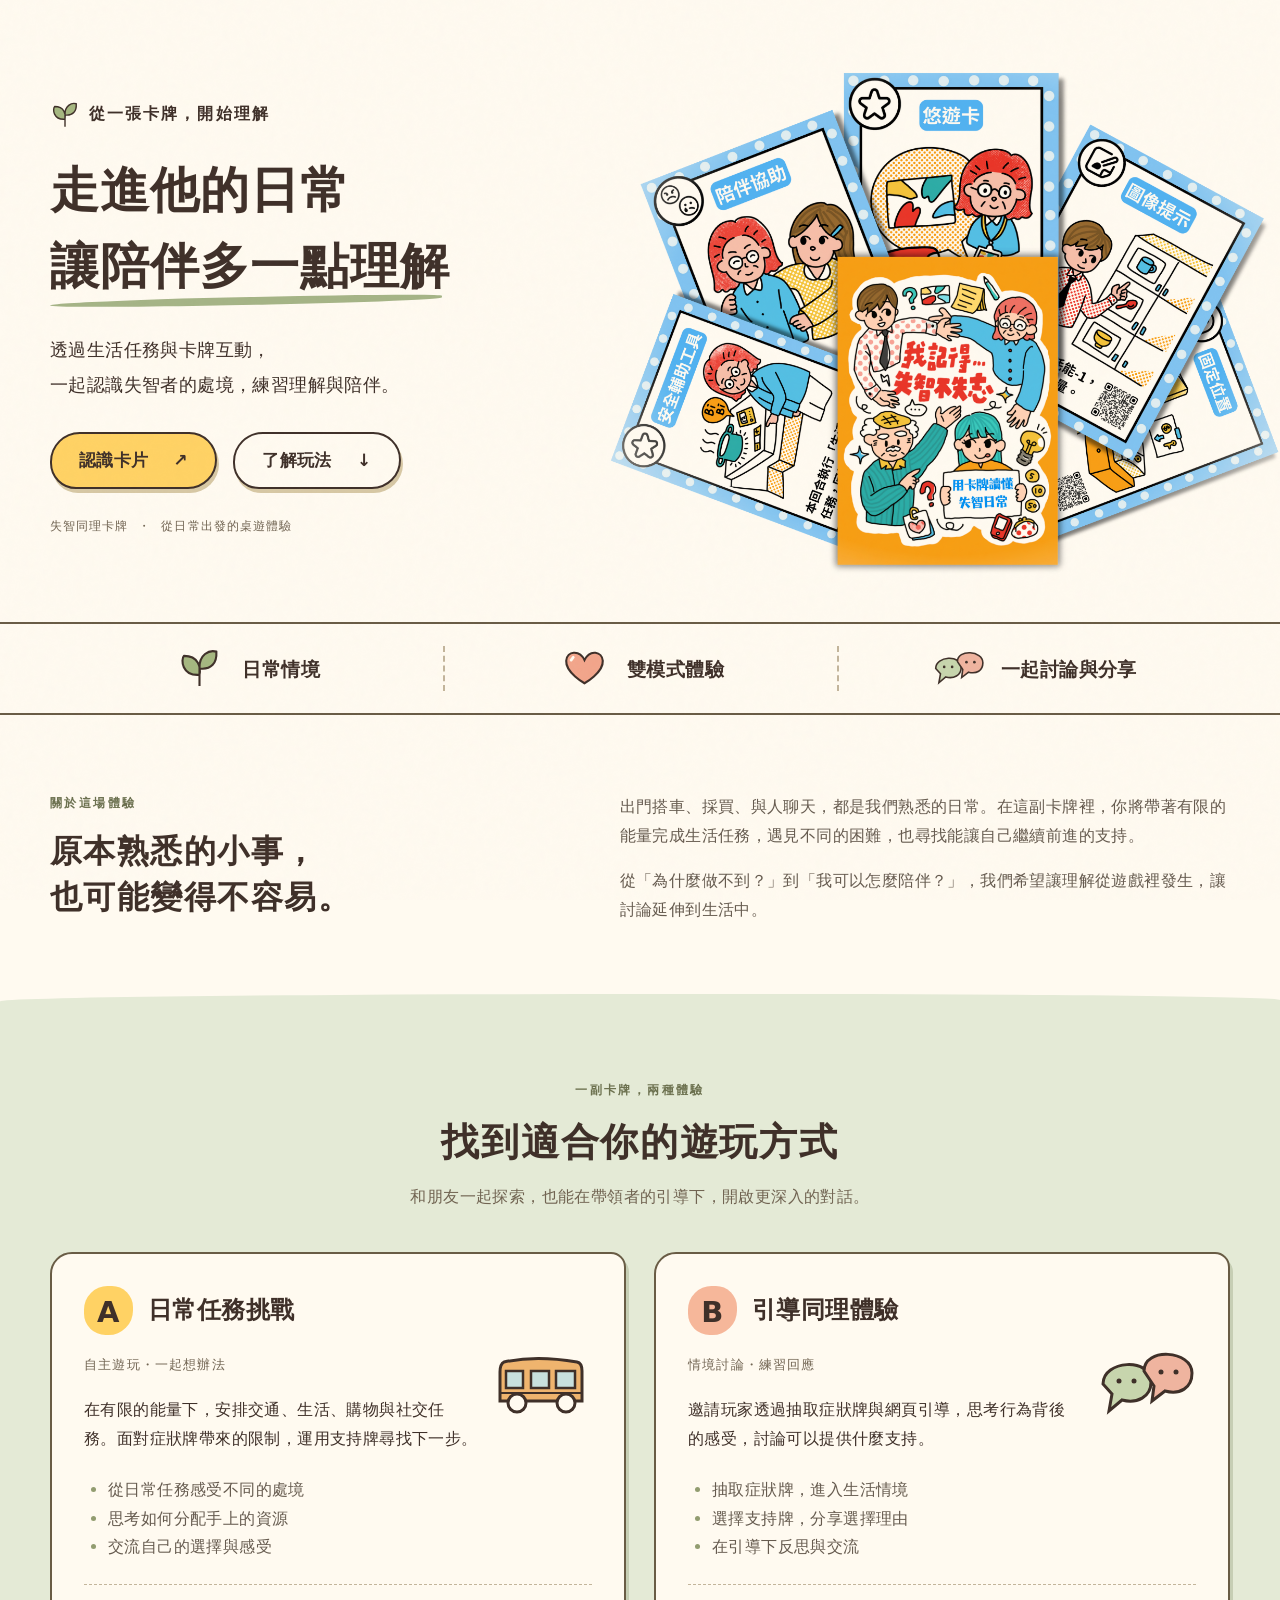
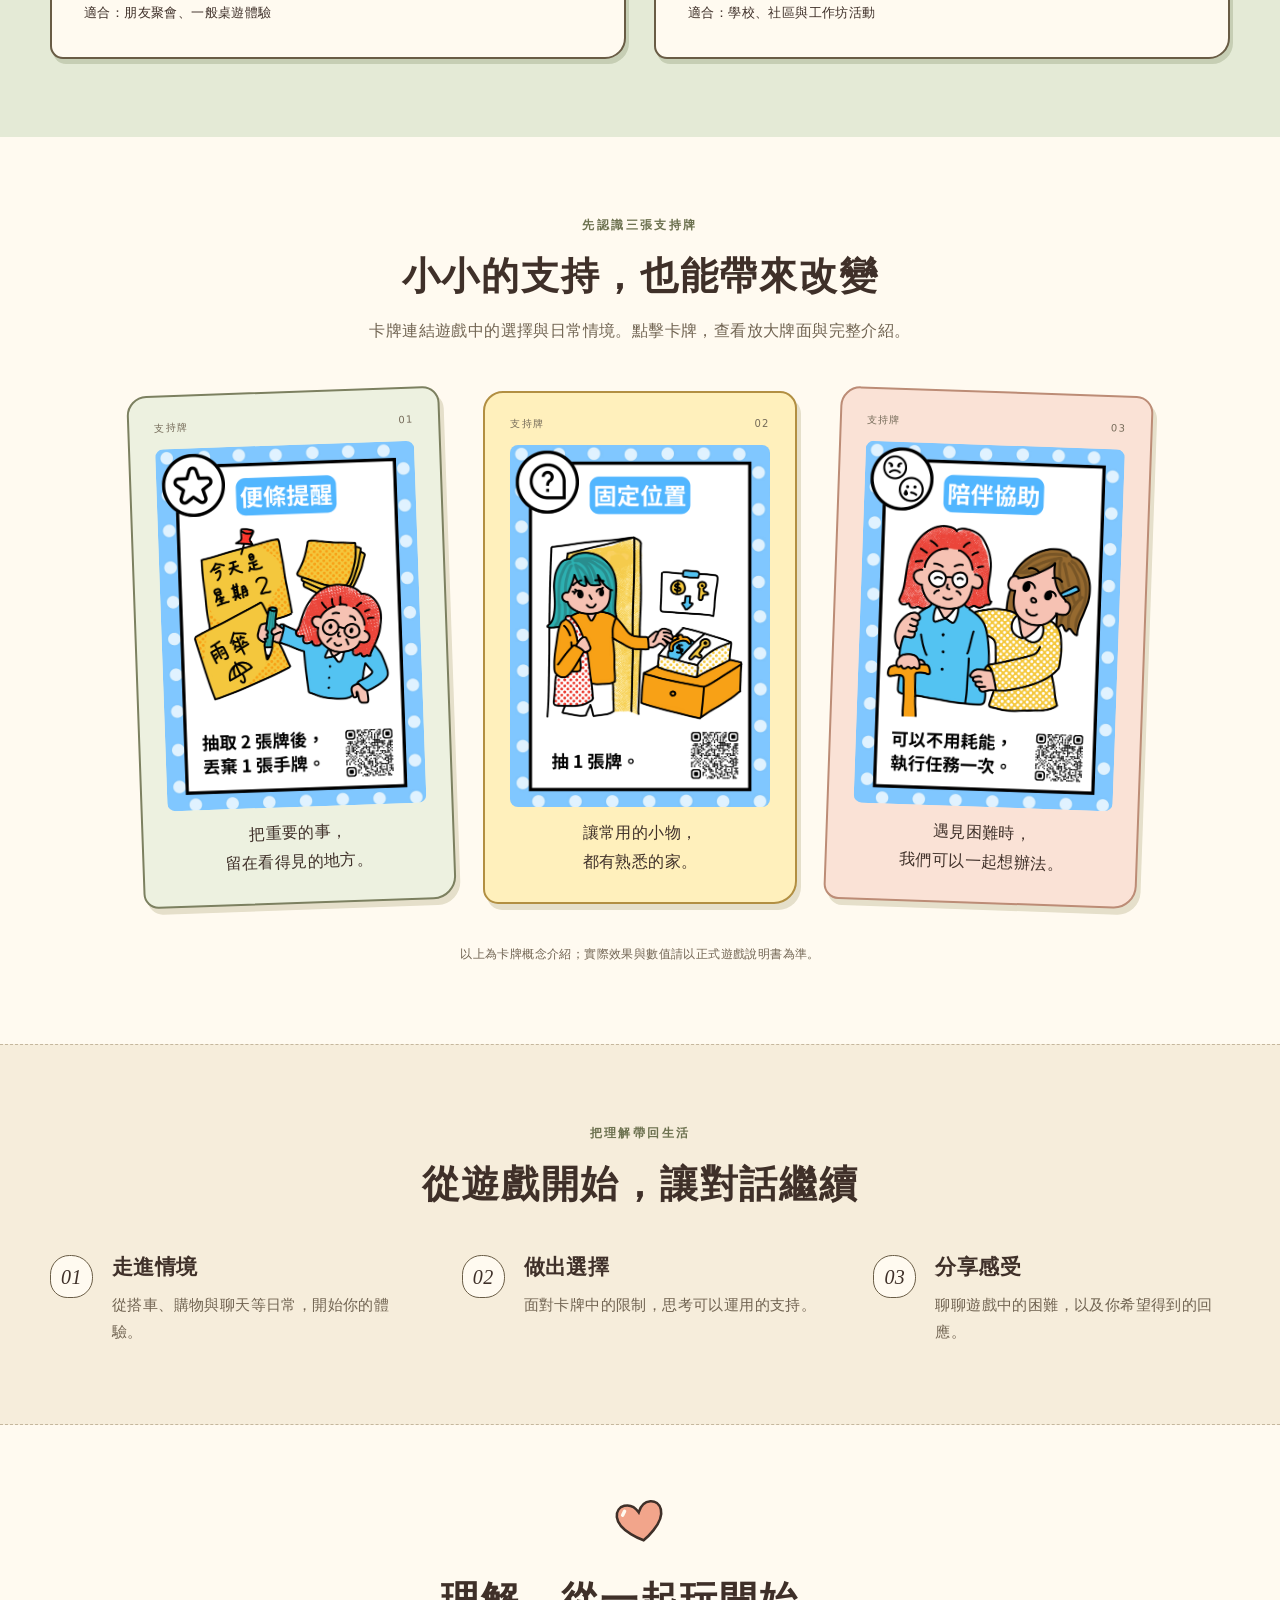
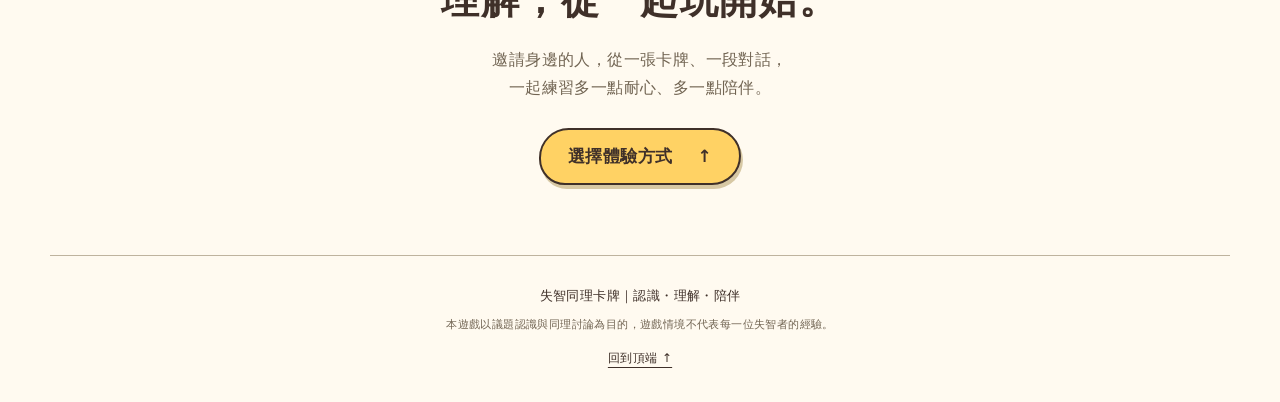
==== commit 6e35de6b: "Update homepage hero artwork" ====
--- a/index.html
+++ b/index.html
@@ -24,11 +24,11 @@
 <main id="main">
 <section class="hero wrap" aria-labelledby="hero-title">
 <div class="hero-copy"><p class="eyebrow"><svg><use href="#sprout"/></svg> 從一張卡牌，開始理解</p><h1 id="hero-title">走進他的日常<br><span>讓陪伴多一點理解</span></h1><p class="intro">透過生活任務與卡牌互動，<br class="desktop-break">一起認識失智者的處境，練習理解與陪伴。</p><div class="actions"><a class="button primary" href="cards.html">認識卡片 <span aria-hidden="true">↗</span></a><a class="button" href="#modes">了解玩法 <span aria-hidden="true">↓</span></a></div><p class="hero-note">失智同理卡牌 <span>・</span> 從日常出發的桌遊體驗</p></div>
-<figure class="hero-art"><img src="assets/companionship.png" width="1536" height="1024" alt="長輩與年輕人一起坐在桌邊玩卡牌，分享溫暖的陪伴時光" fetchpriority="high"></figure>
+<figure class="hero-art"><img src="assets/homepage-cards.png" alt="失智同理卡牌與支持情境插圖" fetchpriority="high"></figure>
 </section>
 <div class="benefit-strip"><div class="wrap benefits"><span><svg><use href="#sprout"/></svg>日常情境</span><span><svg><use href="#heart"/></svg>雙模式體驗</span><span><svg><use href="#chat"/></svg>一起討論與分享</span></div></div>
 <section class="story wrap section" aria-labelledby="story-title"><div><p class="eyebrow small">關於這場體驗</p><h2 id="story-title">原本熟悉的小事，<br>也可能變得不容易。</h2></div><div class="story-text"><p>出門搭車、採買、與人聊天，都是我們熟悉的日常。在這副卡牌裡，你將帶著有限的能量完成生活任務，遇見不同的困難，也尋找能讓自己繼續前進的支持。</p><p>從「為什麼做不到？」到「我可以怎麼陪伴？」，我們希望讓理解從遊戲裡發生，讓討論延伸到生活中。</p></div></section>
-<section class="modes section" id="modes" aria-labelledby="modes-title"><div class="wrap"><div class="section-heading"><p class="eyebrow small">一副卡牌，兩種體驗</p><h2 id="modes-title">找到適合你的遊玩方式</h2><p>和朋友一起探索，也能在帶領者的引導下，開啟更深入的對話。</p></div><div class="mode-grid"><article class="mode-card"><div class="mode-title"><span class="badge">A</span><h3>日常任務挑戰</h3></div><svg class="mode-illustration"><use href="#bus"/></svg><p class="mode-tag">自主遊玩・一起想辦法</p><p>在有限的能量下，安排交通、生活、購物與社交任務。面對症狀牌帶來的限制，運用支持牌尋找下一步。</p><ul><li>從日常任務感受不同的處境</li><li>思考如何分配手上的資源</li><li>交流自己的選擇與感受</li></ul><p class="for-who">適合：朋友聚會、一般桌遊體驗</p></article><article class="mode-card"><div class="mode-title"><span class="badge peach">B</span><h3>引導同理體驗</h3></div><svg class="mode-illustration"><use href="#chat"/></svg><p class="mode-tag">情境討論・練習回應</p><p>由帶領者搭配情境與引導指南，邀請玩家透過角色扮演，思考行為背後的感受，討論可以提供什麼支持。</p><ul><li>抽取症狀牌，進入生活情境</li><li>選擇支持牌，分享選擇理由</li><li>在引導下反思與交流</li></ul><p class="for-who">適合：學校、社區與工作坊活動</p></article></div></div></section>
+<section class="modes section" id="modes" aria-labelledby="modes-title"><div class="wrap"><div class="section-heading"><p class="eyebrow small">一副卡牌，兩種體驗</p><h2 id="modes-title">找到適合你的遊玩方式</h2><p>和朋友一起探索，也能在帶領者的引導下，開啟更深入的對話。</p></div><div class="mode-grid"><article class="mode-card"><div class="mode-title"><span class="badge">A</span><h3>日常任務挑戰</h3></div><svg class="mode-illustration"><use href="#bus"/></svg><p class="mode-tag">自主遊玩・一起想辦法</p><p>在有限的能量下，安排交通、生活、購物與社交任務。面對症狀牌帶來的限制，運用支持牌尋找下一步。</p><ul><li>從日常任務感受不同的處境</li><li>思考如何分配手上的資源</li><li>交流自己的選擇與感受</li></ul><p class="for-who">適合：朋友聚會、一般桌遊體驗</p></article><article class="mode-card"><div class="mode-title"><span class="badge peach">B</span><h3>引導同理體驗</h3></div><svg class="mode-illustration"><use href="#chat"/></svg><p class="mode-tag">情境討論・練習回應</p><p>邀請玩家透過抽取症狀牌與網頁引導，思考行為背後的感受，討論可以提供什麼支持。</p><ul><li>抽取症狀牌，進入生活情境</li><li>選擇支持牌，分享選擇理由</li><li>在引導下反思與交流</li></ul><p class="for-who">適合：學校、社區與工作坊活動</p></article></div></div></section>
 <section id="cards" class="cards-section wrap section" aria-labelledby="cards-title"><div class="section-heading"><p class="eyebrow small">先認識三張支持牌</p><h2 id="cards-title">小小的支持，也能帶來改變</h2><p>卡牌連結遊戲中的選擇與日常情境。點擊卡牌，查看放大牌面與完整介紹。</p></div><div class="card-grid" id="home-support-cards">
 <article class="support-card deck-card sage" data-type="support">
 <button class="home-card-trigger" type="button" aria-label="查看支持牌：便條提醒" aria-haspopup="dialog" aria-controls="card-modal"><div class="card-top"><span>支持牌</span><span>01</span></div><img class="card-art" src="assets/cards/support-01.png" alt="便條提醒正式卡牌" loading="lazy" decoding="async"><span class="home-card-caption">把重要的事，<br>留在看得見的地方。</span></button>
@@ -59,7 +59,7 @@
 </article>
 </div><p class="section-note">以上為卡牌概念介紹；實際效果與數值請以正式遊戲說明書為準。</p></section>
 <section class="journey section" aria-labelledby="journey-title"><div class="wrap"><div class="section-heading"><p class="eyebrow small">把理解帶回生活</p><h2 id="journey-title">從遊戲開始，讓對話繼續</h2></div><ol class="steps"><li><span class="step-number">01</span><h3>走進情境</h3><p>從搭車、購物與聊天等日常，開始你的體驗。</p></li><li><span class="step-number">02</span><h3>做出選擇</h3><p>面對卡牌中的限制，思考可以運用的支持。</p></li><li><span class="step-number">03</span><h3>分享感受</h3><p>聊聊遊戲中的困難，以及你希望得到的回應。</p></li></ol></div></section>
-<section class="closing wrap section"><svg aria-hidden="true"><use href="#heart"/></svg><h2>理解，從一起玩開始。</h2><p>邀請身邊的人，從一張卡牌、一段對話，<br>一起練習多一點耐心、多一點陪伴。</p><a class="button primary" href="https://sites.google.com/view/iduc/%E9%81%8A%E6%88%B2%E8%A6%8F%E5%89%87%E4%BB%8B%E7%B4%B9?authuser=0" target="_blank" rel="noopener noreferrer" aria-label="選擇體驗方式：前往遊戲規則介紹（另開分頁）">選擇體驗方式 <span aria-hidden="true">↗</span></a></section>
+<section class="closing wrap section"><svg aria-hidden="true"><use href="#heart"/></svg><h2>理解，從一起玩開始。</h2><p>邀請身邊的人，從一張卡牌、一段對話，<br>一起練習多一點耐心、多一點陪伴。</p><a class="button primary" href="#modes">選擇體驗方式 <span aria-hidden="true">↑</span></a></section>
 </main>
 <footer class="wrap"><span>失智同理卡牌｜認識・理解・陪伴</span><p>本遊戲以議題認識與同理討論為目的，遊戲情境不代表每一位失智者的經驗。</p><a href="#main">回到頂端 ↑</a></footer>
   <div class="card-modal" id="card-modal" hidden>
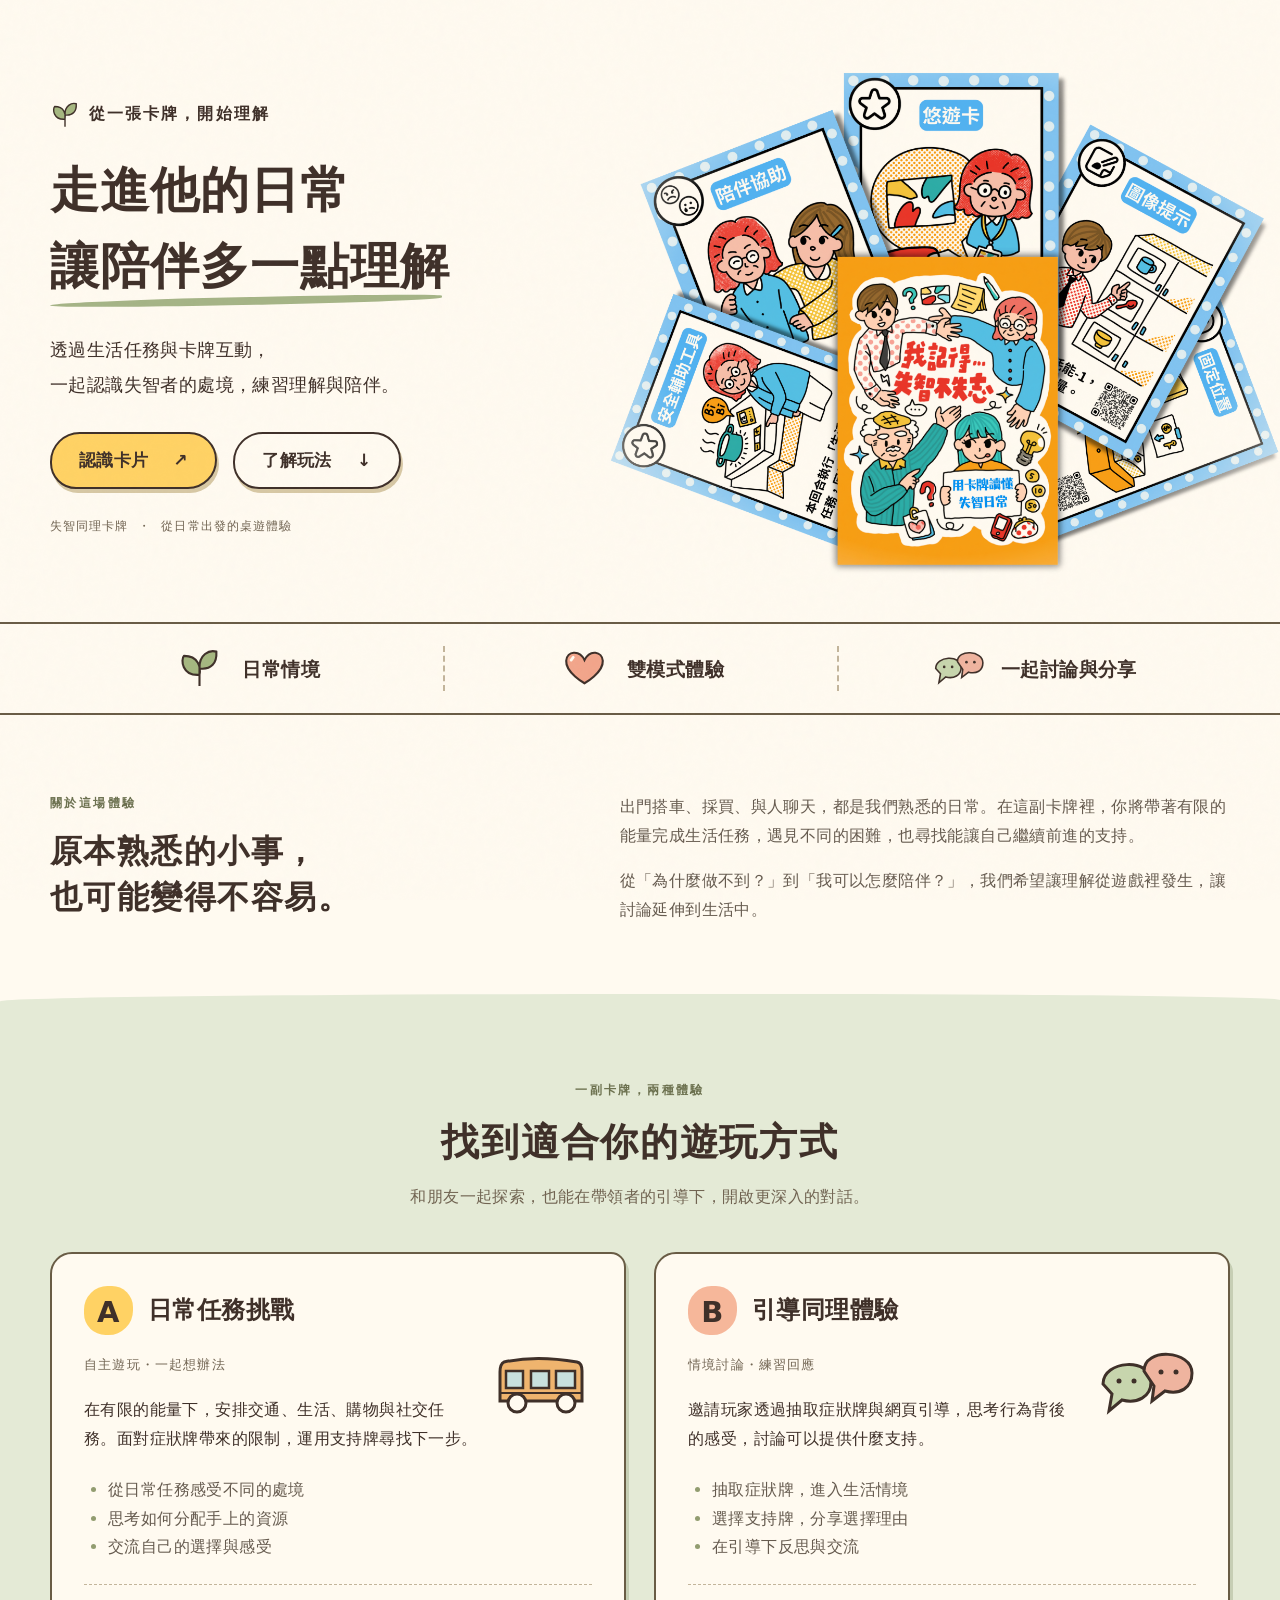
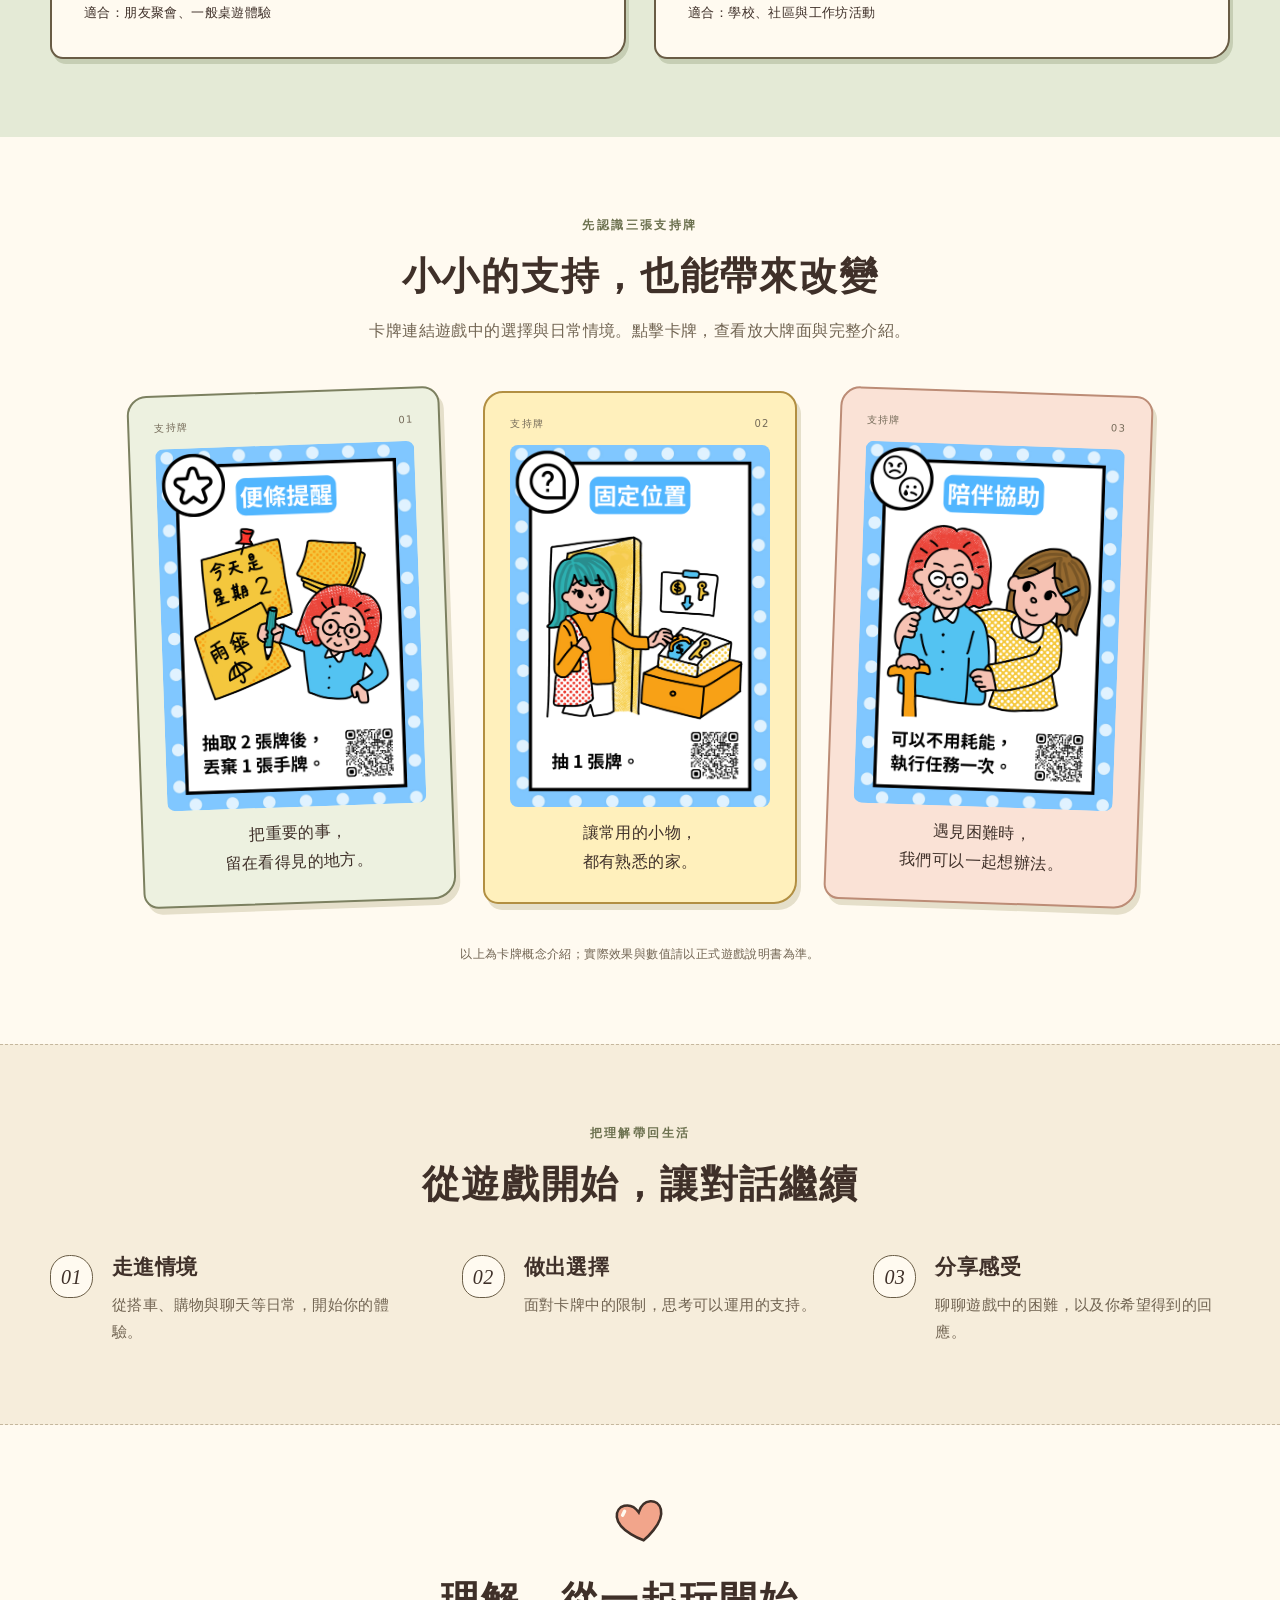
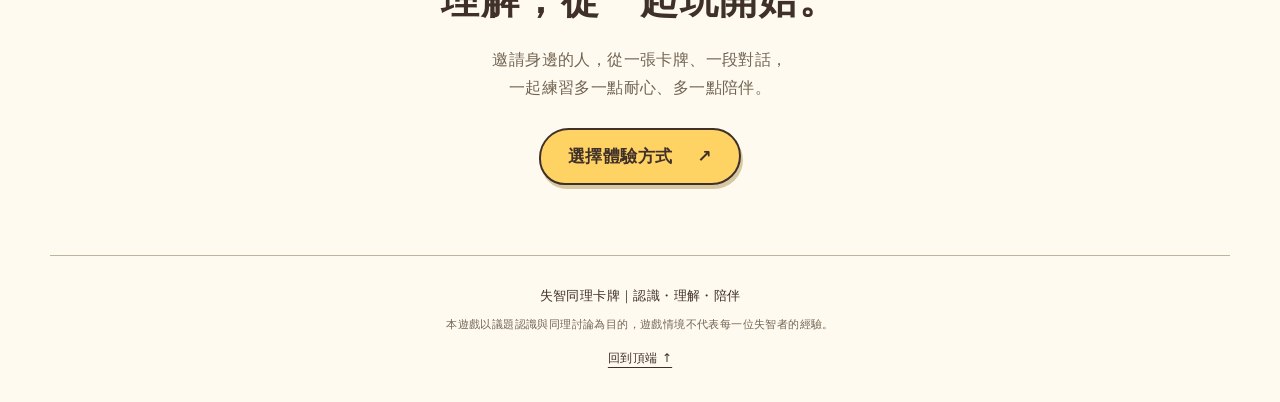
==== commit feee7509: "Merge remote-tracking branch 'origin/main' # Conflicts: #	b-mode.css #	b-mode.html #	b-mode.js" ====
--- a/index.html
+++ b/index.html
@@ -59,7 +59,7 @@
 </article>
 </div><p class="section-note">以上為卡牌概念介紹；實際效果與數值請以正式遊戲說明書為準。</p></section>
 <section class="journey section" aria-labelledby="journey-title"><div class="wrap"><div class="section-heading"><p class="eyebrow small">把理解帶回生活</p><h2 id="journey-title">從遊戲開始，讓對話繼續</h2></div><ol class="steps"><li><span class="step-number">01</span><h3>走進情境</h3><p>從搭車、購物與聊天等日常，開始你的體驗。</p></li><li><span class="step-number">02</span><h3>做出選擇</h3><p>面對卡牌中的限制，思考可以運用的支持。</p></li><li><span class="step-number">03</span><h3>分享感受</h3><p>聊聊遊戲中的困難，以及你希望得到的回應。</p></li></ol></div></section>
-<section class="closing wrap section"><svg aria-hidden="true"><use href="#heart"/></svg><h2>理解，從一起玩開始。</h2><p>邀請身邊的人，從一張卡牌、一段對話，<br>一起練習多一點耐心、多一點陪伴。</p><a class="button primary" href="#modes">選擇體驗方式 <span aria-hidden="true">↑</span></a></section>
+<section class="closing wrap section"><svg aria-hidden="true"><use href="#heart"/></svg><h2>理解，從一起玩開始。</h2><p>邀請身邊的人，從一張卡牌、一段對話，<br>一起練習多一點耐心、多一點陪伴。</p><a class="button primary" href="https://sites.google.com/view/iduc/%E9%81%8A%E6%88%B2%E8%A6%8F%E5%89%87%E4%BB%8B%E7%B4%B9?authuser=0" target="_blank" rel="noopener noreferrer" aria-label="選擇體驗方式：前往遊戲規則介紹（另開分頁）">選擇體驗方式 <span aria-hidden="true">↗</span></a></section>
 </main>
 <footer class="wrap"><span>失智同理卡牌｜認識・理解・陪伴</span><p>本遊戲以議題認識與同理討論為目的，遊戲情境不代表每一位失智者的經驗。</p><a href="#main">回到頂端 ↑</a></footer>
   <div class="card-modal" id="card-modal" hidden>
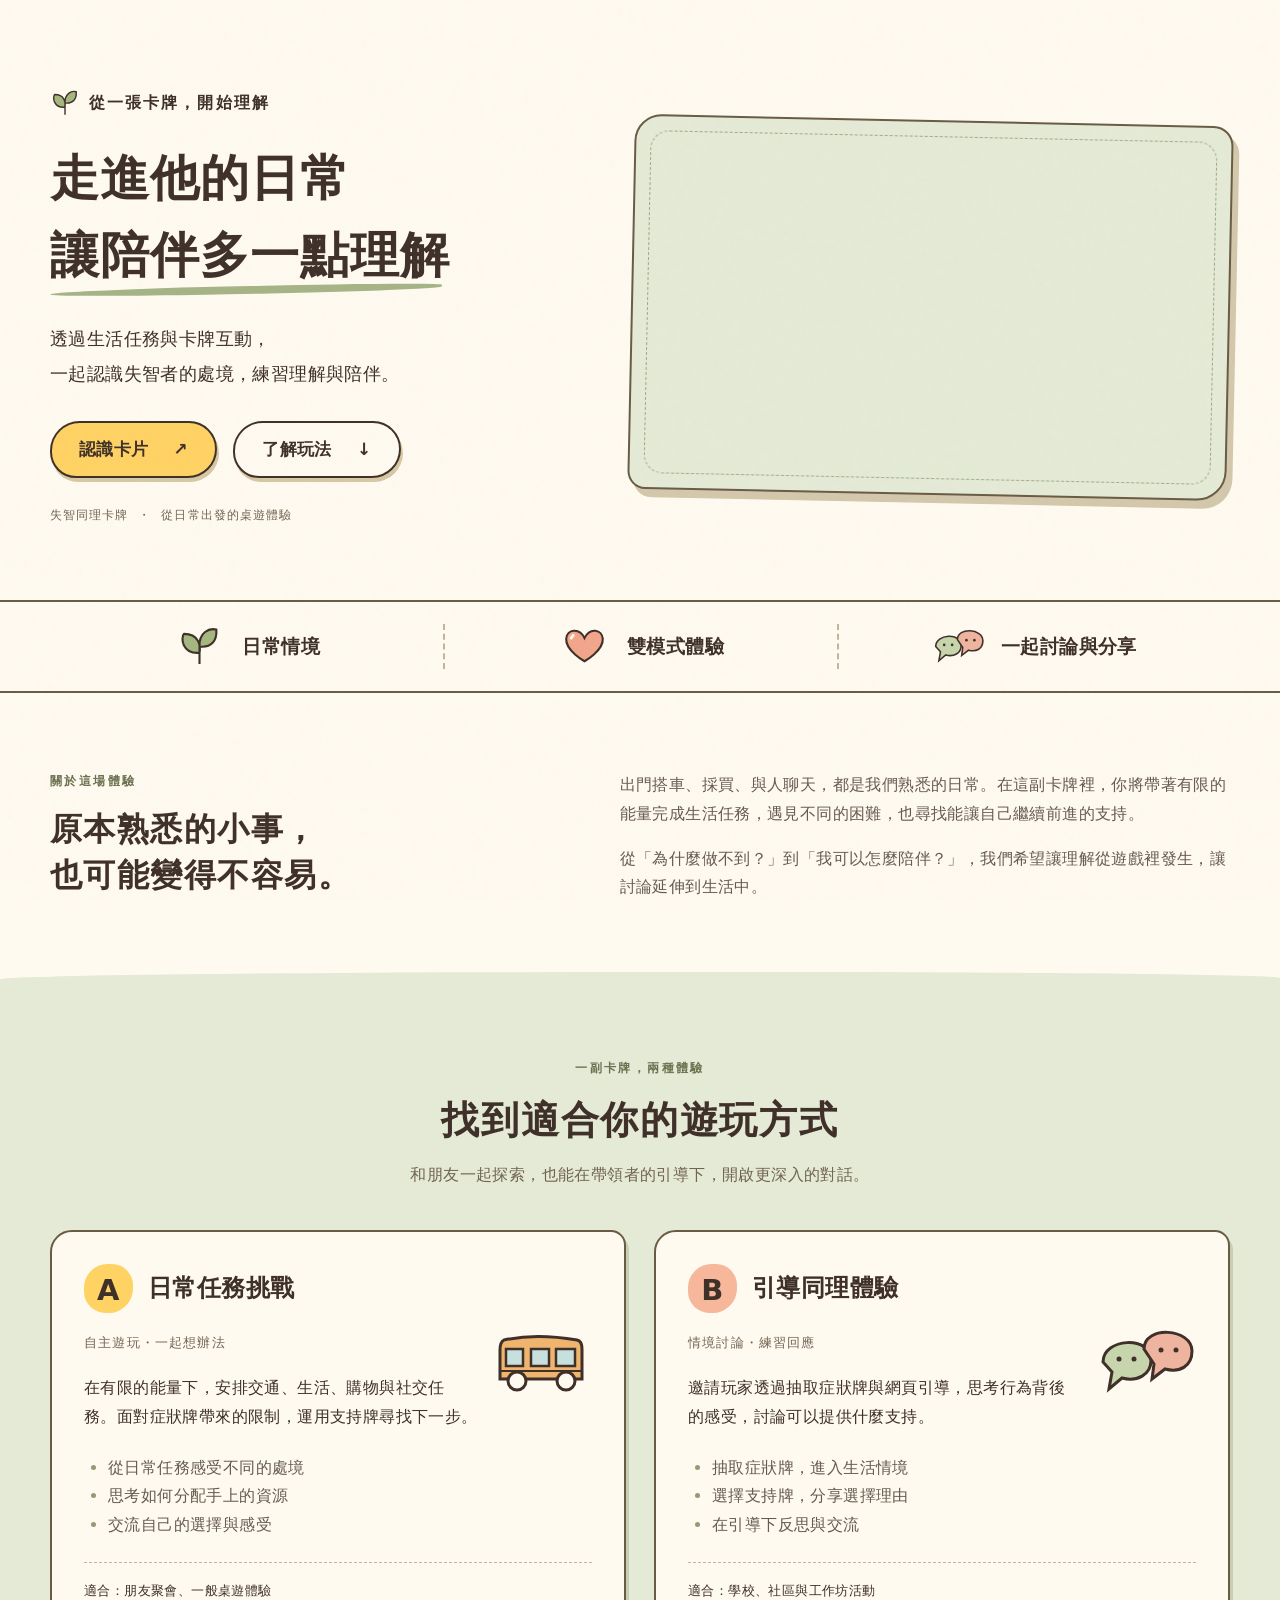
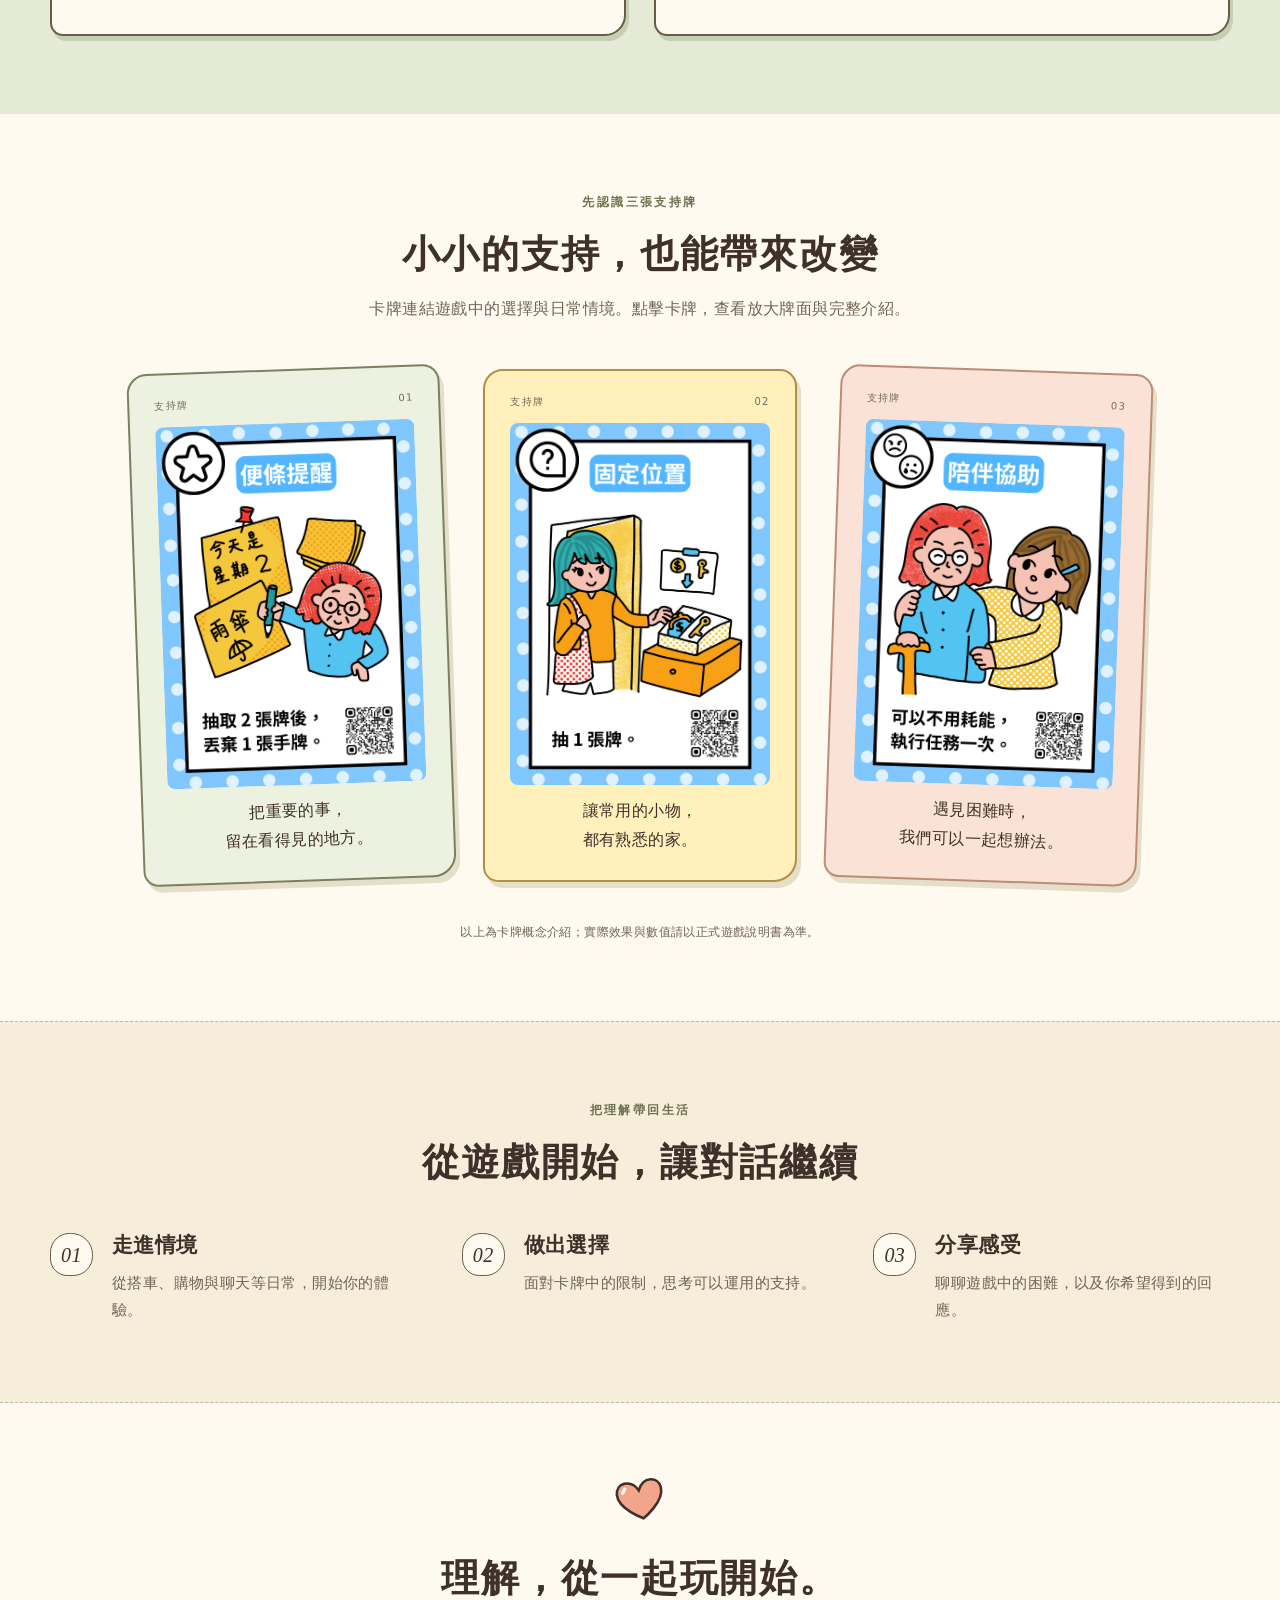
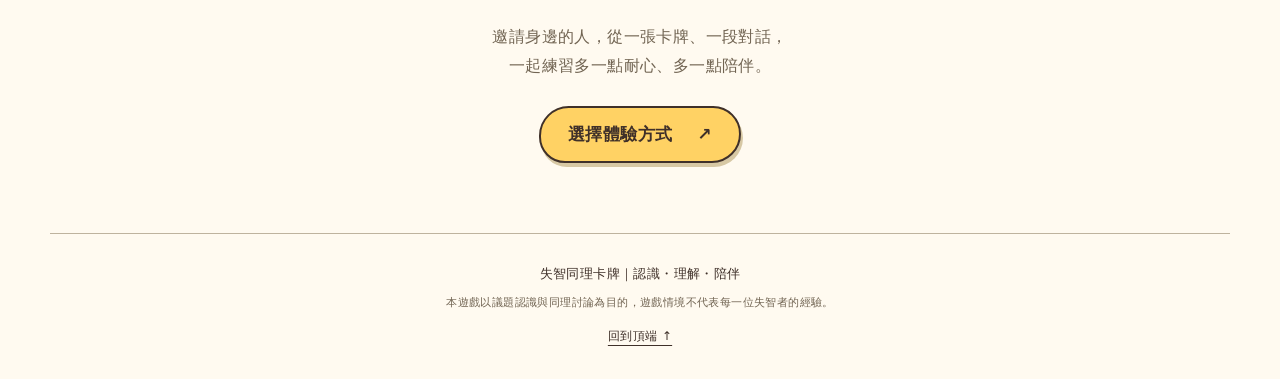
==== commit b4a6ca0c: "2" ====
--- a/index.html
+++ b/index.html
@@ -24,7 +24,11 @@
 <main id="main">
 <section class="hero wrap" aria-labelledby="hero-title">
 <div class="hero-copy"><p class="eyebrow"><svg><use href="#sprout"/></svg> 從一張卡牌，開始理解</p><h1 id="hero-title">走進他的日常<br><span>讓陪伴多一點理解</span></h1><p class="intro">透過生活任務與卡牌互動，<br class="desktop-break">一起認識失智者的處境，練習理解與陪伴。</p><div class="actions"><a class="button primary" href="cards.html">認識卡片 <span aria-hidden="true">↗</span></a><a class="button" href="#modes">了解玩法 <span aria-hidden="true">↓</span></a></div><p class="hero-note">失智同理卡牌 <span>・</span> 從日常出發的桌遊體驗</p></div>
-<figure class="hero-art"><img src="assets/homepage-cards.png" alt="失智同理卡牌與支持情境插圖" fetchpriority="high"></figure>
+<figure class="hero-art hero-video">
+<div class="hero-video-frame">
+<iframe src="https://www.youtube.com/embed/CyK3LC0sglE?rel=0" title="失智同理卡牌介紹影片" allow="accelerometer; autoplay; clipboard-write; encrypted-media; gyroscope; picture-in-picture; web-share" allowfullscreen loading="eager"></iframe>
+</div>
+</figure>
 </section>
 <div class="benefit-strip"><div class="wrap benefits"><span><svg><use href="#sprout"/></svg>日常情境</span><span><svg><use href="#heart"/></svg>雙模式體驗</span><span><svg><use href="#chat"/></svg>一起討論與分享</span></div></div>
 <section class="story wrap section" aria-labelledby="story-title"><div><p class="eyebrow small">關於這場體驗</p><h2 id="story-title">原本熟悉的小事，<br>也可能變得不容易。</h2></div><div class="story-text"><p>出門搭車、採買、與人聊天，都是我們熟悉的日常。在這副卡牌裡，你將帶著有限的能量完成生活任務，遇見不同的困難，也尋找能讓自己繼續前進的支持。</p><p>從「為什麼做不到？」到「我可以怎麼陪伴？」，我們希望讓理解從遊戲裡發生，讓討論延伸到生活中。</p></div></section>
--- a/styles.css
+++ b/styles.css
@@ -11,8 +11,8 @@
 
 
 /* Game introduction page */
-.game-page .game-hero{position:relative;text-align:center;padding-block:52px 58px;overflow:hidden}.game-hero .eyebrow{justify-content:center;margin-bottom:15px}.tiny-sun{display:grid;place-items:center;width:29px;height:29px;border:1.5px solid #806b42;border-radius:50%;color:#d39449}.game-hero h1{font-size:clamp(40px,6vw,68px);letter-spacing:.08em}.game-lede{max-width:620px;margin:19px auto 0;color:var(--muted);font-size:17px}.game-hero-doodle{position:absolute;inset:25px 0 auto;display:flex;justify-content:space-between;color:#dbac62;font-size:27px;pointer-events:none}.game-hero-doodle span:nth-child(2){color:#a5b486;font-size:36px;transform:translateY(30px)}.game-hero-doodle span:nth-child(3){color:#e8a18d;transform:translateY(9px)}.video-section{background:#f6eddb;border-block:1px dashed #c5b79d}.video-placeholder{max-width:900px;margin:0 auto;text-align:center}.video-frame{display:flex;align-items:center;justify-content:center;gap:21px;min-height:330px;border:2px solid var(--line);border-radius:27px 20px 30px 18px;background:#e4ead6;box-shadow:6px 8px 0 #d4c8ac;position:relative;overflow:hidden}.video-frame:before{content:"";position:absolute;inset:15px;border:1px dashed #9da887;border-radius:19px;transform:rotate(-.6deg)}.video-frame>div,.play-mark{position:relative;z-index:1}.play-mark{display:grid;place-items:center;width:76px;height:76px;padding-left:5px;border:2px solid var(--line);border-radius:50%;background:var(--yellow);font-size:30px;box-shadow:3px 4px 0 #cdbb8a}.video-frame strong{display:block;font-size:21px}.video-frame small{display:block;margin-top:6px;color:var(--muted);font-size:13px}.video-note{margin-top:16px;color:#907f64;font-size:12px}.rules-section{background:var(--paper)}.rules-tabs{display:flex;justify-content:center;gap:18px;margin:0 auto 35px}.rule-tab{display:flex;align-items:center;gap:13px;min-width:260px;padding:13px 21px;border:2px solid #b5aa92;border-radius:19px 14px 20px 13px;background:#fffdf7;color:var(--ink);font:inherit;text-align:left;cursor:pointer;box-shadow:3px 4px 0 #e5dfca;transition:transform .18s,background .18s,border-color .18s}.rule-tab:hover,.rule-tab:focus-visible{transform:translateY(-3px);outline:0}.rule-tab.is-active{background:var(--yellow);border-color:var(--line);box-shadow:4px 6px 0 #d4bf85}.rule-tab .badge{flex:0 0 auto;width:43px;height:43px;font-size:24px}.rule-tab strong,.rule-tab small{display:block}.rule-tab strong{font-size:16px}.rule-tab small{margin-top:2px;color:#796d59;font-size:12px}.rule-panel{padding:38px 40px 40px;border:2px solid var(--line);border-radius:25px 19px 27px 17px;background:#fffdf7;box-shadow:5px 7px 0 #e5dfca}.rule-panel[hidden]{display:none}.rule-panel-heading{display:flex;align-items:flex-start;gap:17px;border-bottom:1px dashed #c3b59b;padding-bottom:28px}.rule-panel-heading .badge{flex:0 0 auto;margin-top:7px}.rule-panel-heading .small{margin-bottom:5px}.rule-panel-heading h3{font-size:29px}.rule-panel-heading>div>p:last-child{margin-top:8px;color:var(--muted)}.rule-grid{display:grid;grid-template-columns:repeat(3,1fr);gap:27px;margin-top:32px}.rule-step{position:relative;padding:23px 22px 24px 67px;background:#f6eddb;border-radius:18px 13px 20px 14px;min-height:260px}.rule-step:nth-child(2){background:#e4ead6}.rule-step:nth-child(3){background:#fae2d6}.rule-step .step-number{left:17px;top:20px;width:38px;height:38px;font-size:17px}.rule-step h4{font-size:21px;margin-bottom:11px}.rule-step p,.rule-step li{font-size:14px;line-height:1.8;color:#675d50}.rule-step ol{padding-left:20px;margin:0}.rule-step li+li{margin-top:7px}.rule-note{font-size:12px!important;color:#8e7e66!important;margin-top:14px}.download-link{font-weight:800;color:#7d6333;text-decoration-thickness:2px}.game-next{display:flex;align-items:center;justify-content:space-between;gap:30px}.game-next h2{max-width:590px}.download-placeholder{background:#e4ead6;border-block:1px dashed #b7c0a1}.download-empty{max-width:650px;margin:0 auto;padding:54px 30px;text-align:center;border:2px dashed #a2ae88;border-radius:23px 18px 25px 17px;background:#fffaf0}.download-empty>span{font-size:42px}.download-empty h2{margin-top:8px}.download-empty p{margin:14px auto 24px;color:var(--muted)}
-@media(max-width:760px){.game-page .game-hero{padding-block:35px 43px}.game-lede{font-size:15px}.game-hero-doodle{inset:14px 6px auto}.video-frame{min-height:260px;flex-direction:column;gap:14px;padding:35px 20px}.play-mark{width:65px;height:65px;font-size:25px}.video-frame strong{font-size:18px}.rules-tabs{gap:10px}.rule-tab{min-width:0;flex:1;padding:11px 12px;gap:9px}.rule-tab strong{font-size:14px}.rule-tab small{font-size:11px}.rule-tab .badge{width:37px;height:37px;font-size:21px}.rule-panel{padding:26px 18px 20px}.rule-panel-heading{gap:11px}.rule-panel-heading h3{font-size:24px}.rule-panel-heading>div>p:last-child{font-size:14px}.rule-grid{grid-template-columns:1fr;gap:16px;margin-top:22px}.rule-step{min-height:0;padding:20px 18px 20px 65px}.game-next{display:block;text-align:center}.game-next h2{margin-bottom:22px}.download-empty{padding:40px 20px}}
+.game-page .game-hero{position:relative;text-align:center;padding-block:52px 58px;overflow:hidden}.game-hero .eyebrow{justify-content:center;margin-bottom:15px}.tiny-sun{display:grid;place-items:center;width:29px;height:29px;border:1.5px solid #806b42;border-radius:50%;color:#d39449}.game-hero h1{font-size:clamp(40px,6vw,68px);letter-spacing:.08em}.game-lede{max-width:620px;margin:19px auto 0;color:var(--muted);font-size:17px}.game-hero-doodle{position:absolute;inset:25px 0 auto;display:flex;justify-content:space-between;color:#dbac62;font-size:27px;pointer-events:none}.game-hero-doodle span:nth-child(2){color:#a5b486;font-size:36px;transform:translateY(30px)}.game-hero-doodle span:nth-child(3){color:#e8a18d;transform:translateY(9px)}.video-section{background:#f6eddb;border-block:1px dashed #c5b79d}.video-placeholder{max-width:900px;margin:0 auto;text-align:center}.video-frame{display:flex;align-items:center;justify-content:center;gap:21px;min-height:330px;border:2px solid var(--line);border-radius:27px 20px 30px 18px;background:#e4ead6;box-shadow:6px 8px 0 #d4c8ac;position:relative;overflow:hidden}.video-frame.video-embed{display:block;min-height:0;padding:0}.video-frame.video-embed iframe{display:block;width:100%;aspect-ratio:16/9;min-height:330px;border:0;position:relative;z-index:0}.video-frame:before{content:"";position:absolute;inset:15px;border:1px dashed #9da887;border-radius:19px;transform:rotate(-.6deg)}.video-frame>div,.play-mark{position:relative;z-index:1}.play-mark{display:grid;place-items:center;width:76px;height:76px;padding-left:5px;border:2px solid var(--line);border-radius:50%;background:var(--yellow);font-size:30px;box-shadow:3px 4px 0 #cdbb8a}.video-frame strong{display:block;font-size:21px}.video-frame small{display:block;margin-top:6px;color:var(--muted);font-size:13px}.video-note{margin-top:16px;color:#907f64;font-size:12px}.rules-section{background:var(--paper)}.rules-tabs{display:flex;justify-content:center;gap:18px;margin:0 auto 35px}.rule-tab{display:flex;align-items:center;gap:13px;min-width:260px;padding:13px 21px;border:2px solid #b5aa92;border-radius:19px 14px 20px 13px;background:#fffdf7;color:var(--ink);font:inherit;text-align:left;cursor:pointer;box-shadow:3px 4px 0 #e5dfca;transition:transform .18s,background .18s,border-color .18s}.rule-tab:hover,.rule-tab:focus-visible{transform:translateY(-3px);outline:0}.rule-tab.is-active{background:var(--yellow);border-color:var(--line);box-shadow:4px 6px 0 #d4bf85}.rule-tab .badge{flex:0 0 auto;width:43px;height:43px;font-size:24px}.rule-tab strong,.rule-tab small{display:block}.rule-tab strong{font-size:16px}.rule-tab small{margin-top:2px;color:#796d59;font-size:12px}.rule-panel{padding:38px 40px 40px;border:2px solid var(--line);border-radius:25px 19px 27px 17px;background:#fffdf7;box-shadow:5px 7px 0 #e5dfca}.rule-panel[hidden]{display:none}.rule-panel-heading{display:flex;align-items:flex-start;gap:17px;border-bottom:1px dashed #c3b59b;padding-bottom:28px}.rule-panel-heading .badge{flex:0 0 auto;margin-top:7px}.rule-panel-heading .small{margin-bottom:5px}.rule-panel-heading h3{font-size:29px}.rule-panel-heading>div>p:last-child{margin-top:8px;color:var(--muted)}.rule-grid{display:grid;grid-template-columns:repeat(3,1fr);gap:27px;margin-top:32px}.rule-step{position:relative;padding:23px 22px 24px 67px;background:#f6eddb;border-radius:18px 13px 20px 14px;min-height:260px}.rule-step:nth-child(2){background:#e4ead6}.rule-step:nth-child(3){background:#fae2d6}.rule-step .step-number{left:17px;top:20px;width:38px;height:38px;font-size:17px}.rule-step h4{font-size:21px;margin-bottom:11px}.rule-step p,.rule-step li{font-size:14px;line-height:1.8;color:#675d50}.rule-step ol{padding-left:20px;margin:0}.rule-step li+li{margin-top:7px}.rule-note{font-size:12px!important;color:#8e7e66!important;margin-top:14px}.download-link{font-weight:800;color:#7d6333;text-decoration-thickness:2px}.game-next{display:flex;align-items:center;justify-content:space-between;gap:30px}.game-next h2{max-width:590px}.download-placeholder{background:#e4ead6;border-block:1px dashed #b7c0a1}.download-empty{max-width:650px;margin:0 auto;padding:54px 30px;text-align:center;border:2px dashed #a2ae88;border-radius:23px 18px 25px 17px;background:#fffaf0}.download-empty>span{font-size:42px}.download-empty h2{margin-top:8px}.download-empty p{margin:14px auto 24px;color:var(--muted)}.download-actions{display:flex;justify-content:center;gap:14px;flex-wrap:wrap;margin:24px 0 18px}.download-actions .button{font-size:15px;padding:10px 20px}.download-actions .secondary{background:#fffdf7}.download-empty>.download-link{display:inline-block;margin-top:5px}
+@media(max-width:760px){.game-page .game-hero{padding-block:35px 43px}.game-lede{font-size:15px}.game-hero-doodle{inset:14px 6px auto}.video-frame{min-height:260px;flex-direction:column;gap:14px;padding:35px 20px}.video-frame.video-embed{min-height:0;padding:0}.video-frame.video-embed iframe{min-height:0}.play-mark{width:65px;height:65px;font-size:25px}.video-frame strong{font-size:18px}.rules-tabs{gap:10px}.rule-tab{min-width:0;flex:1;padding:11px 12px;gap:9px}.rule-tab strong{font-size:14px}.rule-tab small{font-size:11px}.rule-tab .badge{width:37px;height:37px;font-size:21px}.rule-panel{padding:26px 18px 20px}.rule-panel-heading{gap:11px}.rule-panel-heading h3{font-size:24px}.rule-panel-heading>div>p:last-child{font-size:14px}.rule-grid{grid-template-columns:1fr;gap:16px;margin-top:22px}.rule-step{min-height:0;padding:20px 18px 20px 65px}.game-next{display:block;text-align:center}.game-next h2{margin-bottom:22px}.download-empty{padding:40px 20px}}
 @media(max-width:430px){.rules-tabs{display:grid;grid-template-columns:1fr}.rule-tab{width:100%}}
 
 /* Mode A details */
@@ -57,4 +57,12 @@
 
 .cards-page .card-info{display:none}.modal-detail{margin-top:20px}.modal-label{margin:18px 0 5px;color:#8a765a;font-size:12px;font-weight:800;letter-spacing:.08em}.modal-detail>p:not(.modal-label){margin:0;color:#665b4f;font-size:14px;line-height:1.8}.modal-points{margin:18px 0 0;padding-left:21px;color:#665b4f;font-size:14px;line-height:1.8}.modal-points li+li{margin-top:11px}.modal-detail .modal-label:first-child{margin-top:0}
 
+/* Homepage video hero */
+.hero-video{width:100%;margin-right:-35px;}
+.hero-video-frame{position:relative;overflow:hidden;width:100%;aspect-ratio:16/10;border:2px solid var(--line);border-radius:27px 20px 30px 18px;background:#e4ead6;box-shadow:6px 8px 0 #d4c8ac;transform:rotate(1.2deg);}
+.hero-video-frame:before{content:"";position:absolute;inset:14px;border:1px dashed #9da887;border-radius:19px;pointer-events:none;z-index:1;}
+.hero-video-frame iframe{position:absolute;inset:0;width:100%;height:100%;border:0;z-index:0;}
+@media(max-width:1050px){.hero-video{margin-right:0;}}
+@media(max-width:760px){.hero-video{max-width:560px;margin:0 auto;}.hero-video-frame{transform:none;aspect-ratio:16/10;}}
 
+
